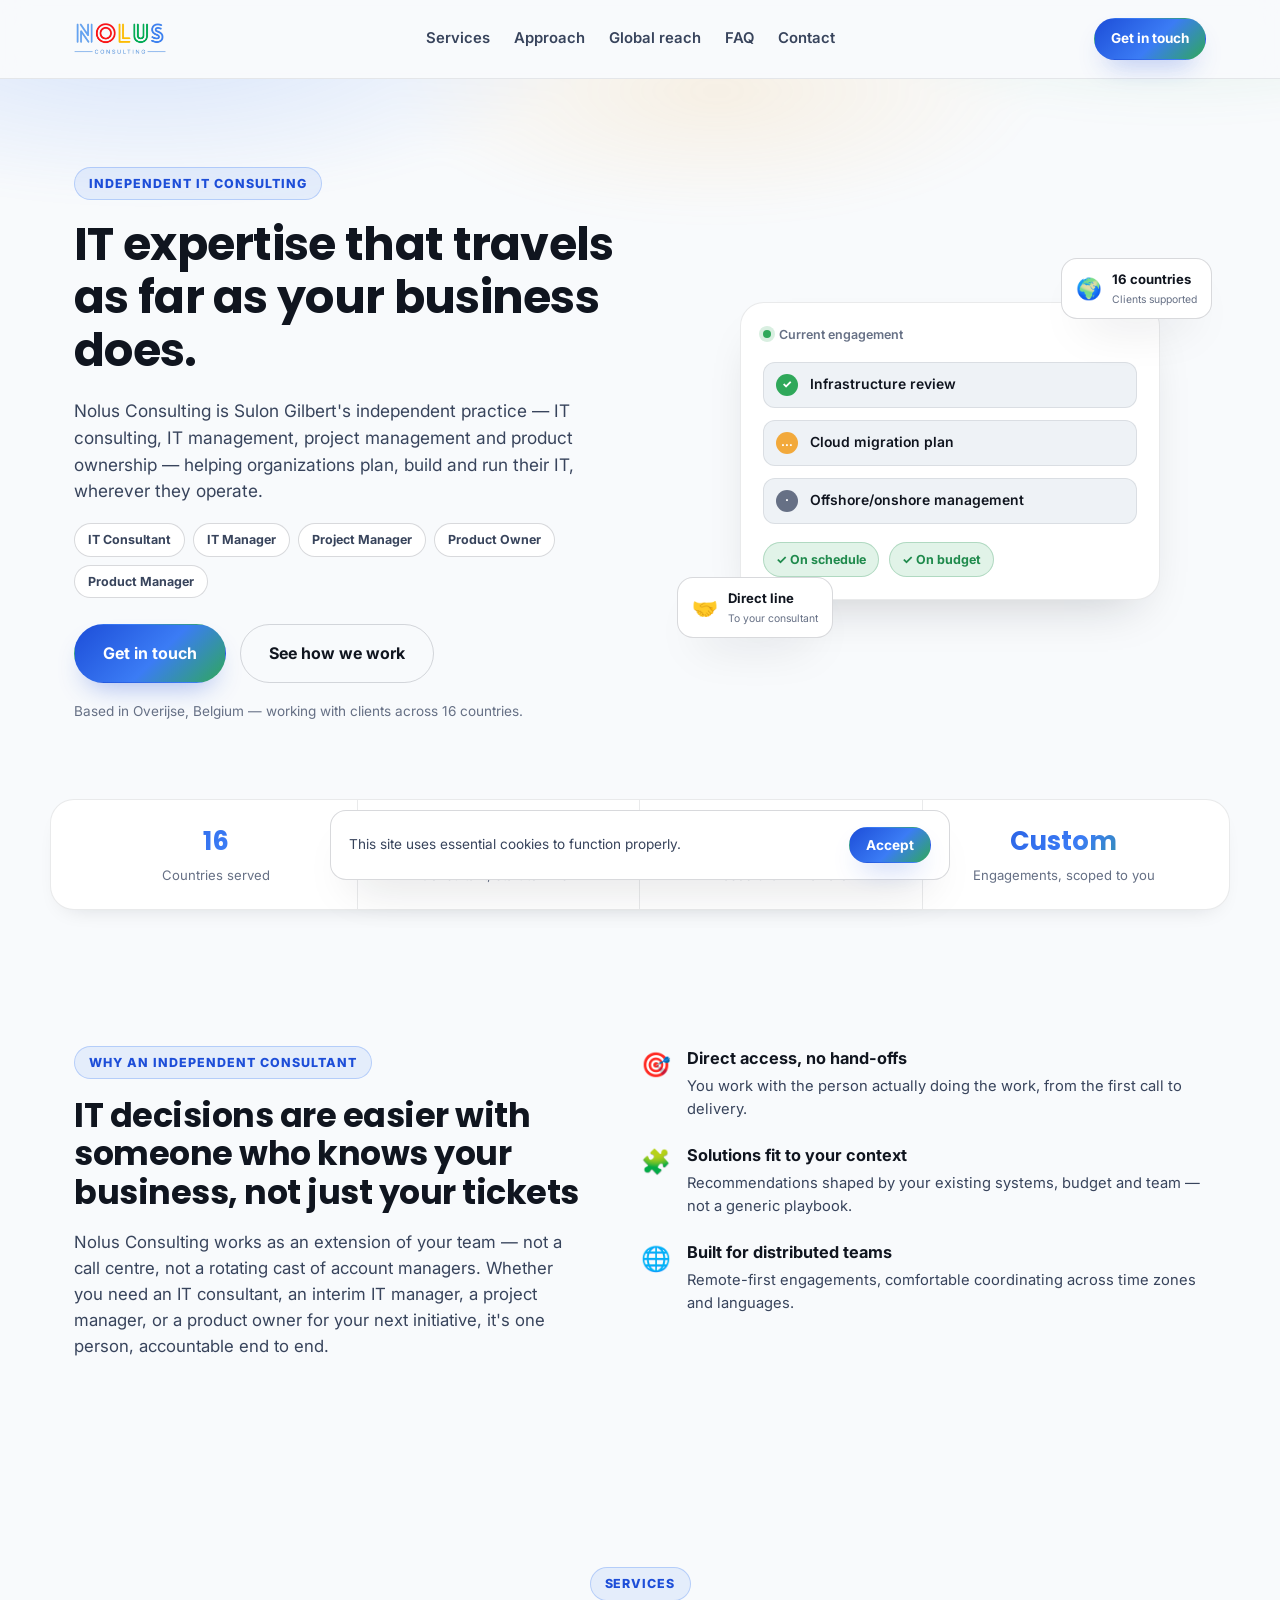
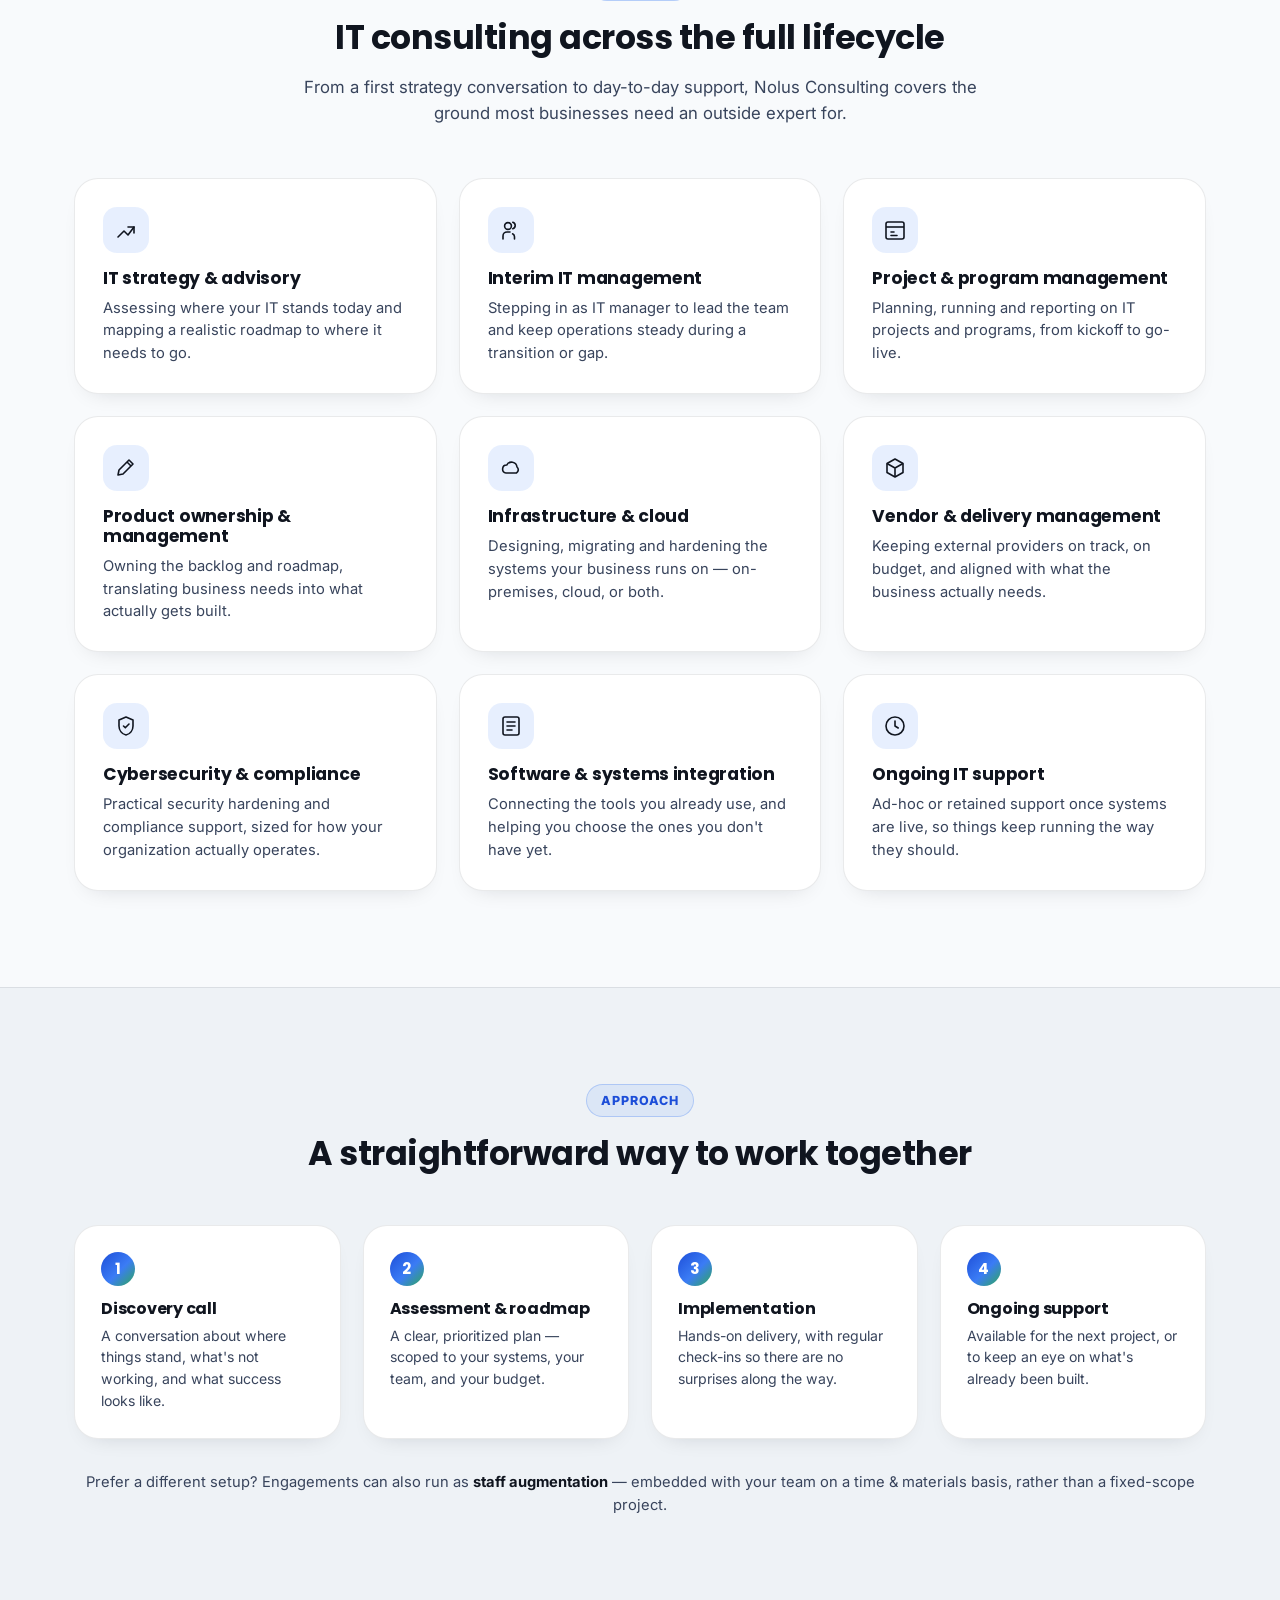
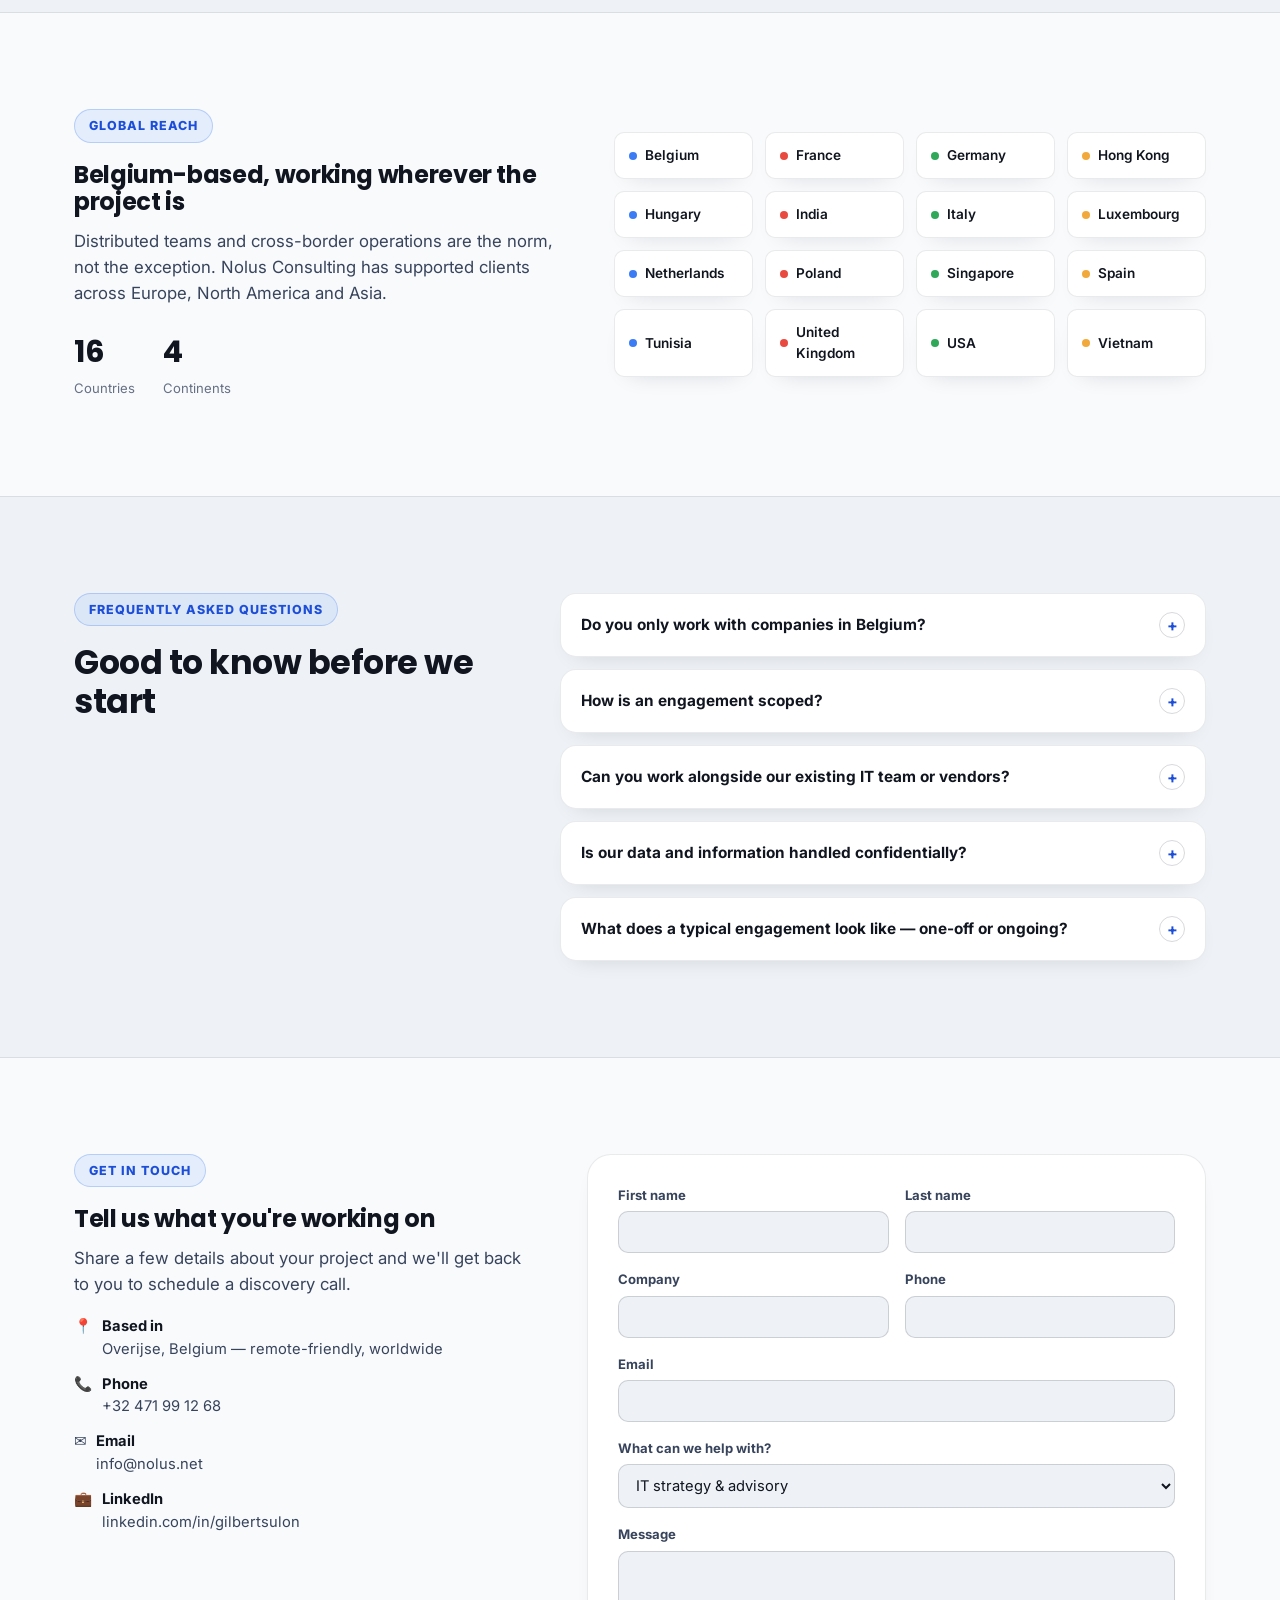
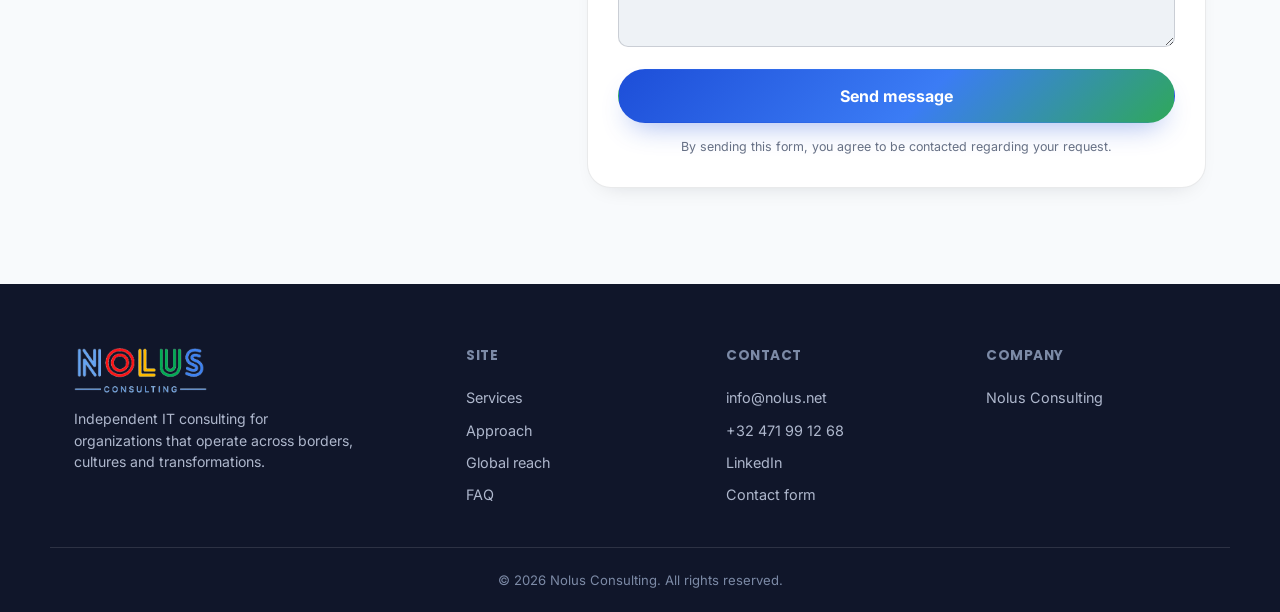
==== index.html @ af7e950d "Translate 'à la régie' to English (staff augmentation)" ====
<!doctype html>
<html lang="en">
<head>
<meta charset="UTF-8">
<script src="assets/js/maintenance-check.js" data-mode="site"></script>
<meta name="viewport" content="width=device-width, initial-scale=1">
<title>Nolus Consulting — IT Consulting, Project &amp; Product Management</title>
<meta name="description" content="Nolus Consulting is Sulon Gilbert's independent practice, based in Overijse, Belgium — IT consulting, IT management, project management and product ownership for organizations across 16 countries.">
<link rel="icon" href="data:image/svg+xml,<svg xmlns=%22http://www.w3.org/2000/svg%22 viewBox=%220 0 40 40%22><rect x=%224%22 y=%224%22 width=%2214%22 height=%2214%22 rx=%224%22 fill=%22%233B7CF5%22/><rect x=%2222%22 y=%224%22 width=%2214%22 height=%2214%22 rx=%224%22 fill=%22%23E94A3F%22/><rect x=%224%22 y=%2222%22 width=%2214%22 height=%2214%22 rx=%224%22 fill=%22%23F2A93B%22/><rect x=%2222%22 y=%2222%22 width=%2214%22 height=%2214%22 rx=%224%22 fill=%22%232FA85A%22/></svg>">
<link rel="preconnect" href="https://fonts.googleapis.com">
<link rel="preconnect" href="https://fonts.gstatic.com" crossorigin>
<link href="https://fonts.googleapis.com/css2?family=Poppins:wght@500;600;700&family=Inter:wght@400;500;600;700&display=swap" rel="stylesheet">
<link rel="stylesheet" href="assets/css/styles.css">
</head>
<body>

<!-- Skip link -->
<a class="skip-link" href="#main">Skip to content</a>

<!-- ============ HEADER ============ -->
<header class="site-header" id="top">
  <div class="container header-inner">
    <a href="#top" class="brand brand-sm">
      <img class="brand-logo" src="assets/img/nolus-logo.png" alt="Nolus Consulting" width="222" height="90">
    </a>

    <nav class="main-nav" id="mainNav" aria-label="Primary navigation">
      <a href="#services">Services</a>
      <a href="#approach">Approach</a>
      <a href="#reach">Global reach</a>
      <a href="#faq">FAQ</a>
      <a href="#contact">Contact</a>
    </nav>

    <div class="header-actions">
      <a href="#contact" class="btn btn-primary btn-sm">Get in touch</a>
      <button type="button" class="nav-toggle" id="navToggle" aria-label="Menu" aria-expanded="false" aria-controls="mainNav">
        <span></span><span></span><span></span>
      </button>
    </div>
  </div>
</header>

<main id="main">

  <!-- ============ HERO ============ -->
  <section class="hero">
    <div class="hero-glow" aria-hidden="true"></div>
    <div class="container hero-inner">
      <div class="hero-copy">
        <p class="eyebrow">Independent IT Consulting</p>
        <h1>IT expertise that travels as far as your business does.</h1>
        <p class="hero-sub">Nolus Consulting is Sulon Gilbert's independent practice — IT consulting, IT management, project management and product ownership — helping organizations plan, build and run their IT, wherever they operate.</p>
        <div class="role-badges">
          <span class="role-badge">IT Consultant</span>
          <span class="role-badge">IT Manager</span>
          <span class="role-badge">Project Manager</span>
          <span class="role-badge">Product Owner</span>
          <span class="role-badge">Product Manager</span>
        </div>
        <div class="hero-ctas">
          <a href="#contact" class="btn btn-primary btn-lg">Get in touch</a>
          <a href="#approach" class="btn btn-ghost btn-lg">See how we work</a>
        </div>
        <p class="hero-trust">Based in Overijse, Belgium — working with clients across 16 countries.</p>
      </div>

      <div class="hero-visual" aria-hidden="true">
        <div class="engagement-card">
          <div class="engagement-top">
            <span class="dot-status"></span>
            <span>Current engagement</span>
          </div>
          <div class="engagement-list">
            <div class="engagement-item is-done">
              <span class="e-status">✓</span>
              <span>Infrastructure review</span>
            </div>
            <div class="engagement-item is-progress">
              <span class="e-status">…</span>
              <span>Cloud migration plan</span>
            </div>
            <div class="engagement-item is-pending">
              <span class="e-status">·</span>
              <span>Offshore/onshore management</span>
            </div>
          </div>
          <div class="engagement-chips">
            <span class="chip chip-ok">✓ On schedule</span>
            <span class="chip chip-ok">✓ On budget</span>
          </div>
        </div>
        <div class="floating-card floating-card-1">
          <span class="floating-emoji">🌍</span>
          <div>
            <strong>16 countries</strong>
            <small>Clients supported</small>
          </div>
        </div>
        <div class="floating-card floating-card-2">
          <span class="floating-emoji">🤝</span>
          <div>
            <strong>Direct line</strong>
            <small>To your consultant</small>
          </div>
        </div>
      </div>
    </div>

    <div class="stats-bar container">
      <div class="stat"><strong>16</strong><span>Countries served</span></div>
      <div class="stat"><strong>1</strong><span>Consultant, start to finish</span></div>
      <div class="stat"><strong>EU</strong><span>Based &amp; GDPR-aware</span></div>
      <div class="stat"><strong>Custom</strong><span>Engagements, scoped to you</span></div>
    </div>
  </section>

  <!-- ============ WHY ============ -->
  <section class="section problem">
    <div class="container problem-grid">
      <div>
        <p class="eyebrow">Why an independent consultant</p>
        <h2>IT decisions are easier with someone who knows your business, not just your tickets</h2>
        <p class="section-lead">Nolus Consulting works as an extension of your team — not a call centre, not a rotating cast of account managers. Whether you need an IT consultant, an interim IT manager, a project manager, or a product owner for your next initiative, it's one person, accountable end to end.</p>
      </div>
      <ul class="problem-list">
        <li>
          <span class="problem-ico">🎯</span>
          <div>
            <strong>Direct access, no hand-offs</strong>
            <p>You work with the person actually doing the work, from the first call to delivery.</p>
          </div>
        </li>
        <li>
          <span class="problem-ico">🧩</span>
          <div>
            <strong>Solutions fit to your context</strong>
            <p>Recommendations shaped by your existing systems, budget and team — not a generic playbook.</p>
          </div>
        </li>
        <li>
          <span class="problem-ico">🌐</span>
          <div>
            <strong>Built for distributed teams</strong>
            <p>Remote-first engagements, comfortable coordinating across time zones and languages.</p>
          </div>
        </li>
      </ul>
    </div>
  </section>

  <!-- ============ SERVICES ============ -->
  <section class="section" id="services">
    <div class="container">
      <div class="section-head">
        <p class="eyebrow">Services</p>
        <h2>IT consulting across the full lifecycle</h2>
        <p class="section-lead">From a first strategy conversation to day-to-day support, Nolus Consulting covers the ground most businesses need an outside expert for.</p>
      </div>

      <div class="features-grid">
        <article class="feature-card">
          <div class="feature-ico" aria-hidden="true">
            <svg viewBox="0 0 24 24" fill="none"><path d="M4 19l6-6 4 4 6-8" stroke="currentColor" stroke-width="1.6" stroke-linecap="round" stroke-linejoin="round"/><path d="M14 9h6v6" stroke="currentColor" stroke-width="1.6" stroke-linecap="round" stroke-linejoin="round"/></svg>
          </div>
          <h3>IT strategy &amp; advisory</h3>
          <p>Assessing where your IT stands today and mapping a realistic roadmap to where it needs to go.</p>
        </article>

        <article class="feature-card">
          <div class="feature-ico" aria-hidden="true">
            <svg viewBox="0 0 24 24" fill="none"><path d="M4 21v-3a4 4 0 014-4h3" stroke="currentColor" stroke-width="1.6" stroke-linecap="round"/><circle cx="9" cy="8" r="3.4" stroke="currentColor" stroke-width="1.6"/><path d="M15.5 21v-2.2a3.3 3.3 0 00-1.9-3M13.8 4.3a3.4 3.4 0 010 6.5" stroke="currentColor" stroke-width="1.6" stroke-linecap="round"/></svg>
          </div>
          <h3>Interim IT management</h3>
          <p>Stepping in as IT manager to lead the team and keep operations steady during a transition or gap.</p>
        </article>

        <article class="feature-card">
          <div class="feature-ico" aria-hidden="true">
            <svg viewBox="0 0 24 24" fill="none"><rect x="3" y="4" width="18" height="17" rx="2" stroke="currentColor" stroke-width="1.6"/><path d="M3 9h18" stroke="currentColor" stroke-width="1.6"/><path d="M8 14h3M8 17.5h6" stroke="currentColor" stroke-width="1.6" stroke-linecap="round"/></svg>
          </div>
          <h3>Project &amp; program management</h3>
          <p>Planning, running and reporting on IT projects and programs, from kickoff to go-live.</p>
        </article>

        <article class="feature-card">
          <div class="feature-ico" aria-hidden="true">
            <svg viewBox="0 0 24 24" fill="none"><path d="M4 19l5-1 10-10-4-4L5 14l-1 5z" stroke="currentColor" stroke-width="1.6" stroke-linejoin="round"/><path d="M13 6l4 4" stroke="currentColor" stroke-width="1.6"/></svg>
          </div>
          <h3>Product ownership &amp; management</h3>
          <p>Owning the backlog and roadmap, translating business needs into what actually gets built.</p>
        </article>

        <article class="feature-card">
          <div class="feature-ico" aria-hidden="true">
            <svg viewBox="0 0 24 24" fill="none"><path d="M7 17a4 4 0 01.7-7.95A5.5 5.5 0 0118 11a3.7 3.7 0 01-.6 6H7z" stroke="currentColor" stroke-width="1.6" stroke-linejoin="round"/></svg>
          </div>
          <h3>Infrastructure &amp; cloud</h3>
          <p>Designing, migrating and hardening the systems your business runs on — on-premises, cloud, or both.</p>
        </article>

        <article class="feature-card">
          <div class="feature-ico" aria-hidden="true">
            <svg viewBox="0 0 24 24" fill="none"><path d="M12 3l8 4.5v9L12 21l-8-4.5v-9L12 3z" stroke="currentColor" stroke-width="1.6" stroke-linejoin="round"/><path d="M4 7.5L12 12l8-4.5M12 12v9" stroke="currentColor" stroke-width="1.6" stroke-linejoin="round"/></svg>
          </div>
          <h3>Vendor &amp; delivery management</h3>
          <p>Keeping external providers on track, on budget, and aligned with what the business actually needs.</p>
        </article>

        <article class="feature-card">
          <div class="feature-ico" aria-hidden="true">
            <svg viewBox="0 0 24 24" fill="none"><path d="M12 3l7 3v6c0 4.4-2.9 8.1-7 9-4.1-.9-7-4.6-7-9V6l7-3z" stroke="currentColor" stroke-width="1.6" stroke-linejoin="round"/><path d="M9.5 12l1.8 1.8L15 10" stroke="currentColor" stroke-width="1.6" stroke-linecap="round" stroke-linejoin="round"/></svg>
          </div>
          <h3>Cybersecurity &amp; compliance</h3>
          <p>Practical security hardening and compliance support, sized for how your organization actually operates.</p>
        </article>

        <article class="feature-card">
          <div class="feature-ico" aria-hidden="true">
            <svg viewBox="0 0 24 24" fill="none"><rect x="4" y="3" width="16" height="18" rx="2" stroke="currentColor" stroke-width="1.6"/><path d="M8 8h8M8 12h8M8 16h5" stroke="currentColor" stroke-width="1.6" stroke-linecap="round"/></svg>
          </div>
          <h3>Software &amp; systems integration</h3>
          <p>Connecting the tools you already use, and helping you choose the ones you don't have yet.</p>
        </article>

        <article class="feature-card">
          <div class="feature-ico" aria-hidden="true">
            <svg viewBox="0 0 24 24" fill="none"><circle cx="12" cy="12" r="9" stroke="currentColor" stroke-width="1.6"/><path d="M12 7v5l3.2 2" stroke="currentColor" stroke-width="1.6" stroke-linecap="round" stroke-linejoin="round"/></svg>
          </div>
          <h3>Ongoing IT support</h3>
          <p>Ad-hoc or retained support once systems are live, so things keep running the way they should.</p>
        </article>
      </div>
    </div>
  </section>

  <!-- ============ APPROACH ============ -->
  <section class="section section-alt" id="approach">
    <div class="container">
      <div class="section-head">
        <p class="eyebrow">Approach</p>
        <h2>A straightforward way to work together</h2>
      </div>

      <ol class="steps">
        <li class="step">
          <span class="step-num">1</span>
          <h3>Discovery call</h3>
          <p>A conversation about where things stand, what's not working, and what success looks like.</p>
        </li>
        <li class="step">
          <span class="step-num">2</span>
          <h3>Assessment &amp; roadmap</h3>
          <p>A clear, prioritized plan — scoped to your systems, your team, and your budget.</p>
        </li>
        <li class="step">
          <span class="step-num">3</span>
          <h3>Implementation</h3>
          <p>Hands-on delivery, with regular check-ins so there are no surprises along the way.</p>
        </li>
        <li class="step">
          <span class="step-num">4</span>
          <h3>Ongoing support</h3>
          <p>Available for the next project, or to keep an eye on what's already been built.</p>
        </li>
      </ol>

      <p class="approach-note">Prefer a different setup? Engagements can also run as <strong>staff augmentation</strong> — embedded with your team on a time &amp; materials basis, rather than a fixed-scope project.</p>
    </div>
  </section>

  <!-- ============ GLOBAL REACH ============ -->
  <section class="section" id="reach">
    <div class="container reach-layout">
      <div class="reach-copy">
        <p class="eyebrow">Global reach</p>
        <h2>Belgium-based, working wherever the project is</h2>
        <p class="section-lead">Distributed teams and cross-border operations are the norm, not the exception. Nolus Consulting has supported clients across Europe, North America and Asia.</p>
        <div class="reach-stats">
          <div class="reach-stat"><strong>16</strong><span>Countries</span></div>
          <div class="reach-stat"><strong>4</strong><span>Continents</span></div>
        </div>
      </div>
      <div class="country-grid">
        <span class="country-chip"><span class="dot" style="background:var(--blue)"></span>Belgium</span>
        <span class="country-chip"><span class="dot" style="background:var(--red)"></span>France</span>
        <span class="country-chip"><span class="dot" style="background:var(--green)"></span>Germany</span>
        <span class="country-chip"><span class="dot" style="background:var(--amber)"></span>Hong Kong</span>
        <span class="country-chip"><span class="dot" style="background:var(--blue)"></span>Hungary</span>
        <span class="country-chip"><span class="dot" style="background:var(--red)"></span>India</span>
        <span class="country-chip"><span class="dot" style="background:var(--green)"></span>Italy</span>
        <span class="country-chip"><span class="dot" style="background:var(--amber)"></span>Luxembourg</span>
        <span class="country-chip"><span class="dot" style="background:var(--blue)"></span>Netherlands</span>
        <span class="country-chip"><span class="dot" style="background:var(--red)"></span>Poland</span>
        <span class="country-chip"><span class="dot" style="background:var(--green)"></span>Singapore</span>
        <span class="country-chip"><span class="dot" style="background:var(--amber)"></span>Spain</span>
        <span class="country-chip"><span class="dot" style="background:var(--blue)"></span>Tunisia</span>
        <span class="country-chip"><span class="dot" style="background:var(--red)"></span>United Kingdom</span>
        <span class="country-chip"><span class="dot" style="background:var(--green)"></span>USA</span>
        <span class="country-chip"><span class="dot" style="background:var(--amber)"></span>Vietnam</span>
      </div>
    </div>
  </section>

  <!-- ============ FAQ ============ -->
  <section class="section section-alt" id="faq">
    <div class="container faq-layout">
      <div class="section-head faq-head">
        <p class="eyebrow">Frequently asked questions</p>
        <h2>Good to know before we start</h2>
      </div>

      <div class="faq-list">
        <div class="faq-item">
          <button type="button" class="faq-question" aria-expanded="false">
            <span>Do you only work with companies in Belgium?</span>
            <span class="faq-icon" aria-hidden="true">+</span>
          </button>
          <div class="faq-answer"><p>No. Nolus Consulting is based in Overijse, Belgium, but engagements are remote-friendly.</p></div>
        </div>
        <div class="faq-item">
          <button type="button" class="faq-question" aria-expanded="false">
            <span>How is an engagement scoped?</span>
            <span class="faq-icon" aria-hidden="true">+</span>
          </button>
          <div class="faq-answer"><p>Every engagement starts with a discovery call and a written scope before any work begins, so expectations are clear on both sides.</p></div>
        </div>
        <div class="faq-item">
          <button type="button" class="faq-question" aria-expanded="false">
            <span>Can you work alongside our existing IT team or vendors?</span>
            <span class="faq-icon" aria-hidden="true">+</span>
          </button>
          <div class="faq-answer"><p>Yes. Many engagements are set up to complement an in-house team or an existing provider rather than replace them.</p></div>
        </div>
        <div class="faq-item">
          <button type="button" class="faq-question" aria-expanded="false">
            <span>Is our data and information handled confidentially?</span>
            <span class="faq-icon" aria-hidden="true">+</span>
          </button>
          <div class="faq-answer"><p>Yes. Confidentiality is standard practice, and an NDA can be signed before any details are shared.</p></div>
        </div>
        <div class="faq-item">
          <button type="button" class="faq-question" aria-expanded="false">
            <span>What does a typical engagement look like — one-off or ongoing?</span>
            <span class="faq-icon" aria-hidden="true">+</span>
          </button>
          <div class="faq-answer"><p>Both. Some engagements are a fixed project with a clear end date; others continue as retained, ongoing support.</p></div>
        </div>
      </div>
    </div>
  </section>

  <!-- ============ CONTACT ============ -->
  <section class="section" id="contact">
    <div class="container contact-grid">
      <div class="contact-copy">
        <p class="eyebrow">Get in touch</p>
        <h2>Tell us what you're working on</h2>
        <p class="section-lead">Share a few details about your project and we'll get back to you to schedule a discovery call.</p>
        <ul class="contact-points">
          <li>📍 <span><strong>Based in</strong><br>Overijse, Belgium — remote-friendly, worldwide</span></li>
          <li>📞 <span><strong>Phone</strong><br><a href="tel:+32471991268">+32 471 99 12 68</a></span></li>
          <li>✉️ <span><strong>Email</strong><br><a href="mailto:info@nolus.net">info@nolus.net</a></span></li>
          <li>💼 <span><strong>LinkedIn</strong><br><a href="https://www.linkedin.com/in/gilbertsulon/" target="_blank" rel="noopener">linkedin.com/in/gilbertsulon</a></span></li>
        </ul>
      </div>

      <form class="contact-form" id="contactForm" novalidate>
        <div class="form-row">
          <div class="form-field">
            <label for="firstName">First name</label>
            <input type="text" id="firstName" name="firstName" required>
          </div>
          <div class="form-field">
            <label for="lastName">Last name</label>
            <input type="text" id="lastName" name="lastName" required>
          </div>
        </div>
        <div class="form-row">
          <div class="form-field">
            <label for="company">Company</label>
            <input type="text" id="company" name="company">
          </div>
          <div class="form-field">
            <label for="phone">Phone</label>
            <input type="tel" id="phone" name="phone">
          </div>
        </div>
        <div class="form-field">
          <label for="email">Email</label>
          <input type="email" id="email" name="email" required>
        </div>
        <div class="form-field">
          <label for="topic">What can we help with?</label>
          <select id="topic" name="topic">
            <option value="strategy">IT strategy &amp; advisory</option>
            <option value="itmgmt">Interim IT management</option>
            <option value="pm">Project &amp; program management</option>
            <option value="po">Product ownership &amp; management</option>
            <option value="infra">Infrastructure &amp; cloud</option>
            <option value="security">Cybersecurity &amp; compliance</option>
            <option value="support">Ongoing IT support</option>
            <option value="other">Other</option>
          </select>
        </div>
        <div class="form-field">
          <label for="message">Message</label>
          <textarea id="message" name="message" rows="4" required></textarea>
        </div>
        <button type="submit" class="btn btn-primary btn-lg btn-block">Send message</button>
        <p class="form-note">By sending this form, you agree to be contacted regarding your request.</p>
        <p class="form-success" id="formSuccess" role="status">Thanks! Your message has been sent — we'll get back to you shortly.</p>
      </form>
    </div>
  </section>

</main>

<!-- ============ FOOTER ============ -->
<footer class="site-footer">
  <div class="container footer-inner">
    <div class="footer-brand">
      <a href="#top" class="brand">
        <img class="brand-logo" src="assets/img/nolus-logo.png" alt="Nolus Consulting" width="222" height="90">
      </a>
      <p>Independent IT consulting for organizations that operate across borders, cultures and transformations.</p>
    </div>

    <div class="footer-col">
      <h4>Site</h4>
      <a href="#services">Services</a>
      <a href="#approach">Approach</a>
      <a href="#reach">Global reach</a>
      <a href="#faq">FAQ</a>
    </div>
    <div class="footer-col">
      <h4>Contact</h4>
      <a href="mailto:info@nolus.net">info@nolus.net</a>
      <a href="tel:+32471991268">+32 471 99 12 68</a>
      <a href="https://www.linkedin.com/in/gilbertsulon/" target="_blank" rel="noopener">LinkedIn</a>
      <a href="#contact">Contact form</a>
    </div>
    <div class="footer-col">
      <h4>Company</h4>
      <span>Nolus Consulting</span>
    </div>
  </div>
  <div class="container footer-bottom">
    <p>© 2026 Nolus Consulting. All rights reserved.</p>
  </div>
</footer>

<!-- ============ COOKIE BANNER ============ -->
<div class="cookie-banner" id="cookieBanner" role="dialog" aria-live="polite">
  <p>This site uses essential cookies to function properly.</p>
  <button type="button" class="btn btn-primary btn-sm" id="cookieAccept">Accept</button>
</div>

<script src="assets/js/main.js"></script>
</body>
</html>
---- assets/css/styles.css ----
/* ==========================================================
   Nolus Consulting — styles
   ========================================================== */

:root{
  --bg: #F8FAFC;
  --bg-alt: #EEF2F6;
  --surface: #FFFFFF;
  --surface-2: #F8FAFC;
  --border: rgba(15,23,42,0.09);
  --border-strong: rgba(15,23,42,0.16);
  --text: #10151F;
  --text-dim: #38445C;
  --text-mute: #667085;

  --blue: #3B7CF5;
  --blue-ink: #1D4ED8;
  --red: #E94A3F;
  --green: #2FA85A;
  --amber: #F2A93B;

  --accent: var(--blue);
  --accent-ink: var(--blue-ink);
  --accent-grad: linear-gradient(135deg, #1D4ED8 0%, #3B7CF5 55%, #2FA85A 100%);
  --ok: #1F8A4C;

  --radius-lg: 24px;
  --radius-md: 16px;
  --radius-sm: 10px;
  --shadow-lg: 0 24px 48px -24px rgba(16,21,31,0.22);
  --shadow-sm: 0 10px 24px -16px rgba(16,21,31,0.20);
  --font-display: 'Poppins', 'Sora', system-ui, -apple-system, sans-serif;
  --font-body: 'Inter', system-ui, -apple-system, sans-serif;
  --container: 1180px;

  --footer-bg: #10162A;
  --footer-text: #AEB7CC;
  --footer-text-strong: #F8FAFC;
  --footer-border: rgba(248,250,252,0.12);
}

*, *::before, *::after{ box-sizing: border-box; }
html{ scroll-behavior: smooth; }
body{
  margin:0;
  background: var(--bg);
  color: var(--text);
  font-family: var(--font-body);
  line-height: 1.55;
  -webkit-font-smoothing: antialiased;
}
h1,h2,h3,h4{
  font-family: var(--font-display);
  font-weight: 700;
  line-height: 1.15;
  margin: 0 0 .5em;
  letter-spacing: -0.015em;
}
p{ margin: 0 0 1em; color: var(--text-dim); }
a{ color: inherit; text-decoration: none; }
ul,ol{ margin:0; padding:0; list-style:none; }
img{ max-width:100%; display:block; }
button{ font-family: inherit; }

.container{
  max-width: var(--container);
  margin: 0 auto;
  padding: 0 24px;
}

.skip-link{
  position:absolute; left:-999px; top:auto;
  background: var(--accent-grad); color:#fff; padding: 10px 16px;
  border-radius: 8px; z-index: 999;
}
.skip-link:focus{ left: 16px; top: 16px; }

/* ---------- Buttons ---------- */
.btn{
  display:inline-flex; align-items:center; justify-content:center; gap:8px;
  padding: 13px 22px;
  border-radius: 999px;
  font-weight: 700;
  font-size: .95rem;
  border: 1px solid transparent;
  cursor: pointer;
  transition: transform .15s ease, box-shadow .15s ease, background-color .15s ease, border-color .15s ease, color .15s ease;
  white-space: nowrap;
}
.btn-primary{
  background: var(--accent-grad);
  color: #fff;
  box-shadow: 0 14px 28px -12px rgba(29,78,216,.42);
}
.btn-primary:hover{ transform: translateY(-1px); box-shadow: 0 18px 32px -10px rgba(29,78,216,.5); }
.btn-ghost{
  background: transparent;
  color: var(--text);
  border-color: var(--border-strong);
}
.btn-ghost:hover{ background: rgba(16,21,31,.05); }
.btn-outline{
  background: transparent;
  border-color: var(--border-strong);
  color: var(--text);
  width: 100%;
}
.btn-outline:hover{ border-color: var(--accent); color: var(--accent-ink); }
.btn-sm{ padding: 9px 16px; font-size: .85rem; }
.btn-lg{ padding: 16px 28px; font-size: 1rem; }
.btn-block{ width: 100%; }

/* ---------- Header ---------- */
.site-header{
  position: sticky; top:0; z-index: 100;
  background: rgba(248,250,252,0.86);
  backdrop-filter: blur(14px);
  border-bottom: 1px solid var(--border);
  transition: box-shadow .2s ease;
}
.site-header.is-scrolled{ box-shadow: 0 8px 24px -18px rgba(16,21,31,0.3); }
.header-inner{
  display:flex; align-items:center; justify-content:space-between;
  height: 78px;
  gap: 20px;
}

/* ---------- Brand / logo ---------- */
.brand{ display:flex; align-items:center; flex-shrink: 0; line-height:1; }
.brand-logo{ height: 40px; width: auto; display:block; }
.brand-sm .brand-logo{ height: 32px; }

.main-nav{ display:flex; align-items:center; gap: 24px; flex-shrink: 0; }
.main-nav a{
  font-size: .93rem; font-weight: 600; color: var(--text-dim);
  white-space: nowrap;
  transition: color .15s ease;
}
.main-nav a:hover{ color: var(--text); }

.header-actions{ display:flex; align-items:center; gap: 14px; }

.nav-toggle{
  display:none; flex-direction:column; justify-content:center; gap:5px;
  width: 40px; height: 40px; border-radius: 10px; border:1px solid var(--border);
  background: var(--bg-alt); cursor:pointer;
}
.nav-toggle span{ width: 18px; height: 2px; background: var(--text); margin: 0 auto; display:block; }

/* ---------- Hero ---------- */
.hero{ position: relative; padding: 88px 0 40px; overflow: hidden; }
.hero-glow{
  position:absolute; inset: -20% -10% auto -10%; height: 620px;
  background:
    radial-gradient(50% 50% at 18% 18%, rgba(59,124,245,.18), transparent 60%),
    radial-gradient(45% 45% at 85% 8%, rgba(47,168,90,.16), transparent 60%),
    radial-gradient(35% 35% at 55% 30%, rgba(242,169,59,.12), transparent 60%);
  filter: blur(10px);
  pointer-events: none;
}
.hero-inner{
  position: relative;
  display:grid; grid-template-columns: 1.05fr .95fr; gap: 56px;
  align-items:center;
}
.eyebrow{
  display:inline-block;
  font-size: .78rem; font-weight: 800; letter-spacing: .08em; text-transform: uppercase;
  color: var(--accent-ink);
  background: rgba(59,124,245,.10);
  border: 1px solid rgba(59,124,245,.28);
  padding: 6px 14px; border-radius: 999px;
  margin-bottom: 18px;
}
.hero h1{ font-size: clamp(2.1rem, 3.6vw, 3.1rem); margin-bottom: .45em; color: var(--text); }
.hero-sub{ font-size: 1.08rem; max-width: 540px; }
.role-badges{ display:flex; flex-wrap:wrap; gap:8px; margin: 18px 0 4px; }
.role-badge{
  font-size:.78rem; font-weight:700; color: var(--text-dim);
  background: var(--surface); border:1px solid var(--border-strong);
  border-radius: 999px; padding: 6px 13px;
}
.hero-ctas{ display:flex; gap:14px; flex-wrap: wrap; margin: 26px 0 18px; }
.hero-trust{ font-size: .85rem; color: var(--text-mute); }

.hero-visual{ position: relative; }
.engagement-card{
  background: var(--surface);
  border: 1px solid var(--border);
  border-radius: var(--radius-lg);
  padding: 22px;
  box-shadow: var(--shadow-lg);
  max-width: 420px;
  margin: 0 auto;
}
.engagement-top{
  display:flex; align-items:center; gap:8px;
  font-size: .78rem; color: var(--text-mute); font-weight:600;
  margin-bottom: 18px;
}
.dot-status{ width:8px; height:8px; border-radius:50%; background: var(--green); box-shadow: 0 0 0 4px rgba(47,168,90,.18); }

.engagement-list{ display:flex; flex-direction:column; gap:12px; margin-bottom: 18px; }
.engagement-item{
  display:flex; align-items:center; gap:12px;
  padding: 11px 12px; border-radius: 12px; background: var(--bg-alt); border:1px solid var(--border);
  font-size: .87rem; font-weight:600; color: var(--text);
}
.engagement-item .e-status{
  flex:none; width: 22px; height:22px; border-radius:50%;
  display:flex; align-items:center; justify-content:center;
  font-size:.7rem; font-weight:800; color:#fff;
}
.engagement-item.is-done .e-status{ background: var(--green); }
.engagement-item.is-progress .e-status{ background: var(--amber); }
.engagement-item.is-pending .e-status{ background: var(--text-mute); }

.engagement-chips{ display:flex; gap: 10px; flex-wrap: wrap; }
.chip{
  font-size: .78rem; font-weight: 700; padding: 7px 12px; border-radius: 999px;
  display:inline-flex; align-items:center; gap:6px;
}
.chip-ok{ background: rgba(47,168,90,.14); color: #1F8A4C; border:1px solid rgba(31,138,76,.25); }
.chip-sms{ background: rgba(59,124,245,.12); color: var(--accent-ink); border:1px solid rgba(59,124,245,.3); }

.floating-card{
  position:absolute; display:flex; align-items:center; gap:10px;
  background: var(--surface); border:1px solid var(--border-strong);
  border-radius: var(--radius-md); padding: 10px 14px;
  box-shadow: var(--shadow-lg);
  font-size: .78rem;
  animation: float 5s ease-in-out infinite;
}
.floating-card strong{ display:block; font-size:.82rem; color: var(--text); }
.floating-card small{ color: var(--text-mute); }
.floating-emoji{ font-size: 1.3rem; }
.floating-card-1{ top: -44px; right: -6px; }
.floating-card-2{ bottom: -38px; left: -18px; animation-delay: 1.4s; }
@keyframes float{
  0%, 100%{ transform: translateY(0); }
  50%{ transform: translateY(-8px); }
}

.stats-bar{
  margin-top: 64px;
  display:grid; grid-template-columns: repeat(4, 1fr);
  border: 1px solid var(--border); border-radius: var(--radius-lg);
  background: var(--surface);
  box-shadow: var(--shadow-sm);
  overflow:hidden;
}
.stat{
  padding: 22px 18px; text-align:center;
  border-right: 1px solid var(--border);
}
.stat:last-child{ border-right:none; }
.stat strong{ display:block; font-family: var(--font-display); font-size: 1.6rem; font-weight:700; background: var(--accent-grad); -webkit-background-clip:text; background-clip:text; color:transparent; }
.stat span{ font-size: .82rem; color: var(--text-mute); }

/* ---------- Sections generic ---------- */
.section{ padding: 96px 0; }
.section-alt{ background: var(--bg-alt); border-top:1px solid var(--border); border-bottom:1px solid var(--border); }
.section-head{ max-width: 680px; margin: 0 auto 52px; text-align:center; }
.section-head h2{ font-size: clamp(1.7rem, 2.6vw, 2.3rem); color: var(--text); }
.section-lead{ font-size: 1.05rem; }

/* ---------- Why ---------- */
.problem-grid{ display:grid; grid-template-columns: .95fr 1.05fr; gap: 56px; align-items:start; }
.problem h2{ font-size: clamp(1.7rem, 2.6vw, 2.2rem); color: var(--text); }
.problem-list{ display:flex; flex-direction:column; gap: 22px; }
.problem-list li{ display:flex; gap:16px; align-items:flex-start; }
.problem-ico{ font-size:1.5rem; flex:none; }
.problem-list strong{ display:block; margin-bottom:4px; font-size:1.02rem; color: var(--text); }
.problem-list p{ margin:0; font-size:.92rem; }

/* ---------- Services ---------- */
.features-grid{
  display:grid; grid-template-columns: repeat(3, 1fr); gap: 22px;
}
.feature-card{
  background: var(--surface); border:1px solid var(--border);
  border-radius: var(--radius-lg); padding: 28px;
  box-shadow: var(--shadow-sm);
  transition: border-color .15s ease, transform .15s ease, box-shadow .15s ease;
}
.feature-card:hover{ border-color: var(--border-strong); transform: translateY(-3px); box-shadow: var(--shadow-lg); }
.feature-ico{
  width: 46px; height:46px; border-radius: 14px;
  display:flex; align-items:center; justify-content:center;
  background: rgba(59,124,245,.12); color: var(--text);
  margin-bottom: 16px;
}
.feature-ico svg{ width:24px; height:24px; }
.feature-card h3{ font-size: 1.08rem; margin-bottom:8px; color: var(--text); }
.feature-card p{ font-size: .92rem; margin:0; }

/* ---------- Approach ---------- */
.steps{
  display:grid; grid-template-columns: repeat(4, 1fr); gap: 22px;
  counter-reset: step;
}
.step{
  background: var(--surface); border:1px solid var(--border);
  border-radius: var(--radius-lg); padding: 26px; position:relative;
  box-shadow: var(--shadow-sm);
}
.step-num{
  display:inline-flex; align-items:center; justify-content:center;
  width: 34px; height:34px; border-radius: 50%;
  background: var(--accent-grad); color:#fff; font-weight:700; font-family: var(--font-display);
  margin-bottom: 14px; font-size:.95rem;
}
.step h3{ font-size: 1rem; margin-bottom: 6px; color: var(--text); }
.step p{ font-size: .88rem; margin:0; }
.approach-note{
  text-align:center; font-size:.92rem; color: var(--text-dim);
  margin: 32px 0 0;
}
.approach-note strong{ color: var(--text); }

/* ---------- Global reach ---------- */
.reach-layout{ display:grid; grid-template-columns: .9fr 1.1fr; gap: 56px; align-items:center; }
.reach-copy .section-lead{ margin-bottom: 22px; }
.reach-stats{ display:flex; gap: 28px; flex-wrap:wrap; }
.reach-stat strong{ display:block; font-family: var(--font-display); font-size: 1.9rem; font-weight:700; color: var(--text); }
.reach-stat span{ font-size:.82rem; color: var(--text-mute); }
.country-grid{ display:grid; grid-template-columns: repeat(4, 1fr); gap: 12px; }
.country-chip{
  display:flex; align-items:center; gap:8px;
  background: var(--surface); border:1px solid var(--border);
  border-radius: var(--radius-sm); padding: 12px 14px;
  font-weight: 600; font-size: .85rem; color: var(--text);
  box-shadow: var(--shadow-sm);
}
.country-chip .dot{ width:8px; height:8px; border-radius:50%; flex:none; }

/* ---------- FAQ ---------- */
.faq-layout{ display:grid; grid-template-columns: .8fr 1.2fr; gap: 56px; }
.faq-head{ text-align:left; margin:0; }
.faq-list{ display:flex; flex-direction:column; gap: 12px; }
.faq-item{
  background: var(--surface); border:1px solid var(--border);
  border-radius: var(--radius-md); overflow:hidden;
  box-shadow: var(--shadow-sm);
}
.faq-question{
  width:100%; display:flex; align-items:center; justify-content:space-between; gap: 16px;
  background: transparent; border:none; color: var(--text);
  padding: 18px 20px; font-size: .96rem; font-weight:700; text-align:left; cursor:pointer;
}
.faq-icon{
  flex:none; width: 26px; height:26px; border-radius:50%;
  border:1px solid var(--border-strong); display:flex; align-items:center; justify-content:center;
  font-size: 1rem; color: var(--accent-ink); transition: transform .2s ease;
}
.faq-item.is-open .faq-icon{ transform: rotate(45deg); }
.faq-answer{
  max-height:0; overflow:hidden; transition: max-height .25s ease;
  padding: 0 20px;
}
.faq-answer p{ font-size: .92rem; margin: 0 0 18px; }
.faq-item.is-open .faq-answer{ max-height: 240px; }

/* ---------- Contact ---------- */
.contact-grid{ display:grid; grid-template-columns: .85fr 1.15fr; gap: 56px; align-items:start; }
.contact-points{ display:flex; flex-direction:column; gap:12px; margin-top: 18px; }
.contact-points li{ font-size:.92rem; color: var(--text-dim); display:flex; gap:10px; align-items:flex-start; }
.contact-points li strong{ color: var(--text); }

.contact-form{
  background: var(--surface); border:1px solid var(--border);
  border-radius: var(--radius-lg); padding: 30px;
  box-shadow: var(--shadow-sm);
}
.form-row{ display:grid; grid-template-columns: 1fr 1fr; gap: 16px; }
.form-field{ margin-bottom: 16px; }
.form-field label{ display:block; font-size:.82rem; font-weight:700; margin-bottom:6px; color: var(--text-dim); }
.form-field input, .form-field select, .form-field textarea{
  width:100%; background: var(--bg-alt); border:1px solid var(--border-strong);
  color: var(--text); border-radius: 10px; padding: 11px 13px; font-size: .92rem;
  font-family: inherit;
}
.form-field input:focus, .form-field select:focus, .form-field textarea:focus{
  outline: 2px solid var(--accent); outline-offset: 1px;
}
.form-note{ font-size: .78rem; color: var(--text-mute); text-align:center; margin: 14px 0 0; }
.form-success{
  display:none; text-align:center; font-size:.88rem; font-weight:700;
  color: #1F8A4C; background: rgba(47,168,90,.14); border:1px solid rgba(31,138,76,.25);
  border-radius: 10px; padding: 12px; margin-top: 14px;
}
.form-success.is-visible{ display:block; }

/* ---------- Footer ---------- */
.site-footer{ background: var(--footer-bg); padding-top: 64px; }
.site-footer p{ color: var(--footer-text); }
.footer-inner{
  display:grid; grid-template-columns: 1.6fr 1fr 1fr 1fr; gap: 40px;
  padding-bottom: 40px;
}
.footer-brand .brand-logo{ height: 46px; }
.footer-brand p{ font-size:.88rem; max-width: 280px; margin: 14px 0 0; }
.footer-col h4{ font-family: var(--font-display); font-size:.85rem; text-transform:uppercase; letter-spacing:.04em; color: #7C8AA6; margin-bottom: 14px; }
.footer-col{ display:flex; flex-direction:column; gap: 10px; }
.footer-col a, .footer-col span{ font-size:.9rem; color: var(--footer-text); }
.footer-col a:hover{ color: var(--footer-text-strong); }
.footer-bottom{
  border-top: 1px solid var(--footer-border); padding: 22px 0; text-align:center;
}
.footer-bottom p{ margin:0; font-size:.82rem; color: #7C8AA6; }

/* ---------- Cookie banner ---------- */
.cookie-banner{
  position: fixed; left: 20px; right: 20px; bottom: 20px; z-index: 200;
  max-width: 620px; margin: 0 auto;
  background: var(--surface); border:1px solid var(--border-strong);
  border-radius: var(--radius-md); box-shadow: var(--shadow-lg);
  padding: 16px 18px;
  display:none; align-items:center; gap: 16px; flex-wrap: wrap; justify-content:space-between;
}
.cookie-banner.is-visible{ display:flex; }
.cookie-banner p{ margin:0; font-size:.85rem; flex:1; min-width: 200px; color: var(--text-dim); }

/* ---------- Reveal on scroll ---------- */
[data-reveal]{ opacity:0; transform: translateY(16px); transition: opacity .5s ease, transform .5s ease; }
[data-reveal].is-visible{ opacity:1; transform:none; }

/* ---------- Maintenance page ---------- */
.maintenance-page{
  min-height: 100vh;
  display:flex; align-items:center; justify-content:center;
  padding: 32px 20px;
  position: relative;
  overflow: hidden;
}
.maintenance-page .hero-glow{ height: 100%; inset: -10% -10% auto -10%; }
.maintenance-card{
  position: relative;
  max-width: 560px;
  width: 100%;
  background: var(--surface);
  border: 1px solid var(--border);
  border-radius: var(--radius-lg);
  box-shadow: var(--shadow-lg);
  padding: 48px 40px;
  text-align: center;
}
.maintenance-brand{
  display:flex; align-items:center; justify-content:center;
  margin-bottom: 28px;
}
.maintenance-icon{
  width: 88px; height: 88px; margin: 0 auto 24px;
  border-radius: 50%;
  background: rgba(59,124,245,.10);
  display:flex; align-items:center; justify-content:center;
}
.maintenance-icon svg{ width: 44px; height: 44px; }
.maintenance-card h1{ font-size: clamp(1.5rem, 3vw, 1.9rem); color: var(--text); }
.maintenance-card p{ font-size: 1rem; max-width: 420px; margin-left:auto; margin-right:auto; }
.maintenance-card .eyebrow{ margin-bottom: 14px; }
.maintenance-dots{ display:inline-flex; gap:5px; margin-top: 8px; }
.maintenance-dots span{
  width:7px; height:7px; border-radius:50%; background: var(--accent);
  animation: dot-pulse 1.2s ease-in-out infinite;
}
.maintenance-dots span:nth-child(2){ animation-delay: .2s; }
.maintenance-dots span:nth-child(3){ animation-delay: .4s; }
@keyframes dot-pulse{
  0%, 80%, 100%{ opacity:.25; transform: scale(.8); }
  40%{ opacity:1; transform: scale(1); }
}

/* ---------- Responsive ---------- */
@media (max-width: 980px){
  .main-nav{ display:none; }
  .nav-toggle{ display:flex; }
  .header-inner{ position:relative; }
  .main-nav.is-open{
    display:flex; flex-direction:column; gap:0;
    position:absolute; top:78px; left:0; right:0;
    background: var(--bg); border-bottom: 1px solid var(--border);
    padding: 8px 24px 18px;
  }
  .main-nav.is-open a{ padding: 12px 0; border-bottom: 1px solid var(--border); }

  .hero-inner{ grid-template-columns: 1fr; }
  .hero-visual{ order:-1; padding: 0 20px; }
  .floating-card{ display:none; }
  .stats-bar{ grid-template-columns: repeat(2, 1fr); }
  .stat:nth-child(2){ border-right:none; }

  .problem-grid, .contact-grid, .faq-layout, .reach-layout{ grid-template-columns: 1fr; }
  .features-grid{ grid-template-columns: repeat(2, 1fr); }
  .steps{ grid-template-columns: repeat(2, 1fr); }
  .country-grid{ grid-template-columns: repeat(3, 1fr); }
  .footer-inner{ grid-template-columns: 1fr 1fr; }
}

@media (max-width: 620px){
  .container{ padding: 0 16px; }
  .header-actions .btn-sm{ display:none; }
  .header-actions{ gap: 8px; }
  .brand-logo{ height: 30px; }
  .hero{ padding-top: 56px; }
  .section{ padding: 64px 0; }
  .features-grid, .steps{ grid-template-columns: 1fr; }
  .country-grid{ grid-template-columns: repeat(2, 1fr); }
  .form-row{ grid-template-columns: 1fr; }
  .footer-inner{ grid-template-columns: 1fr; }
}
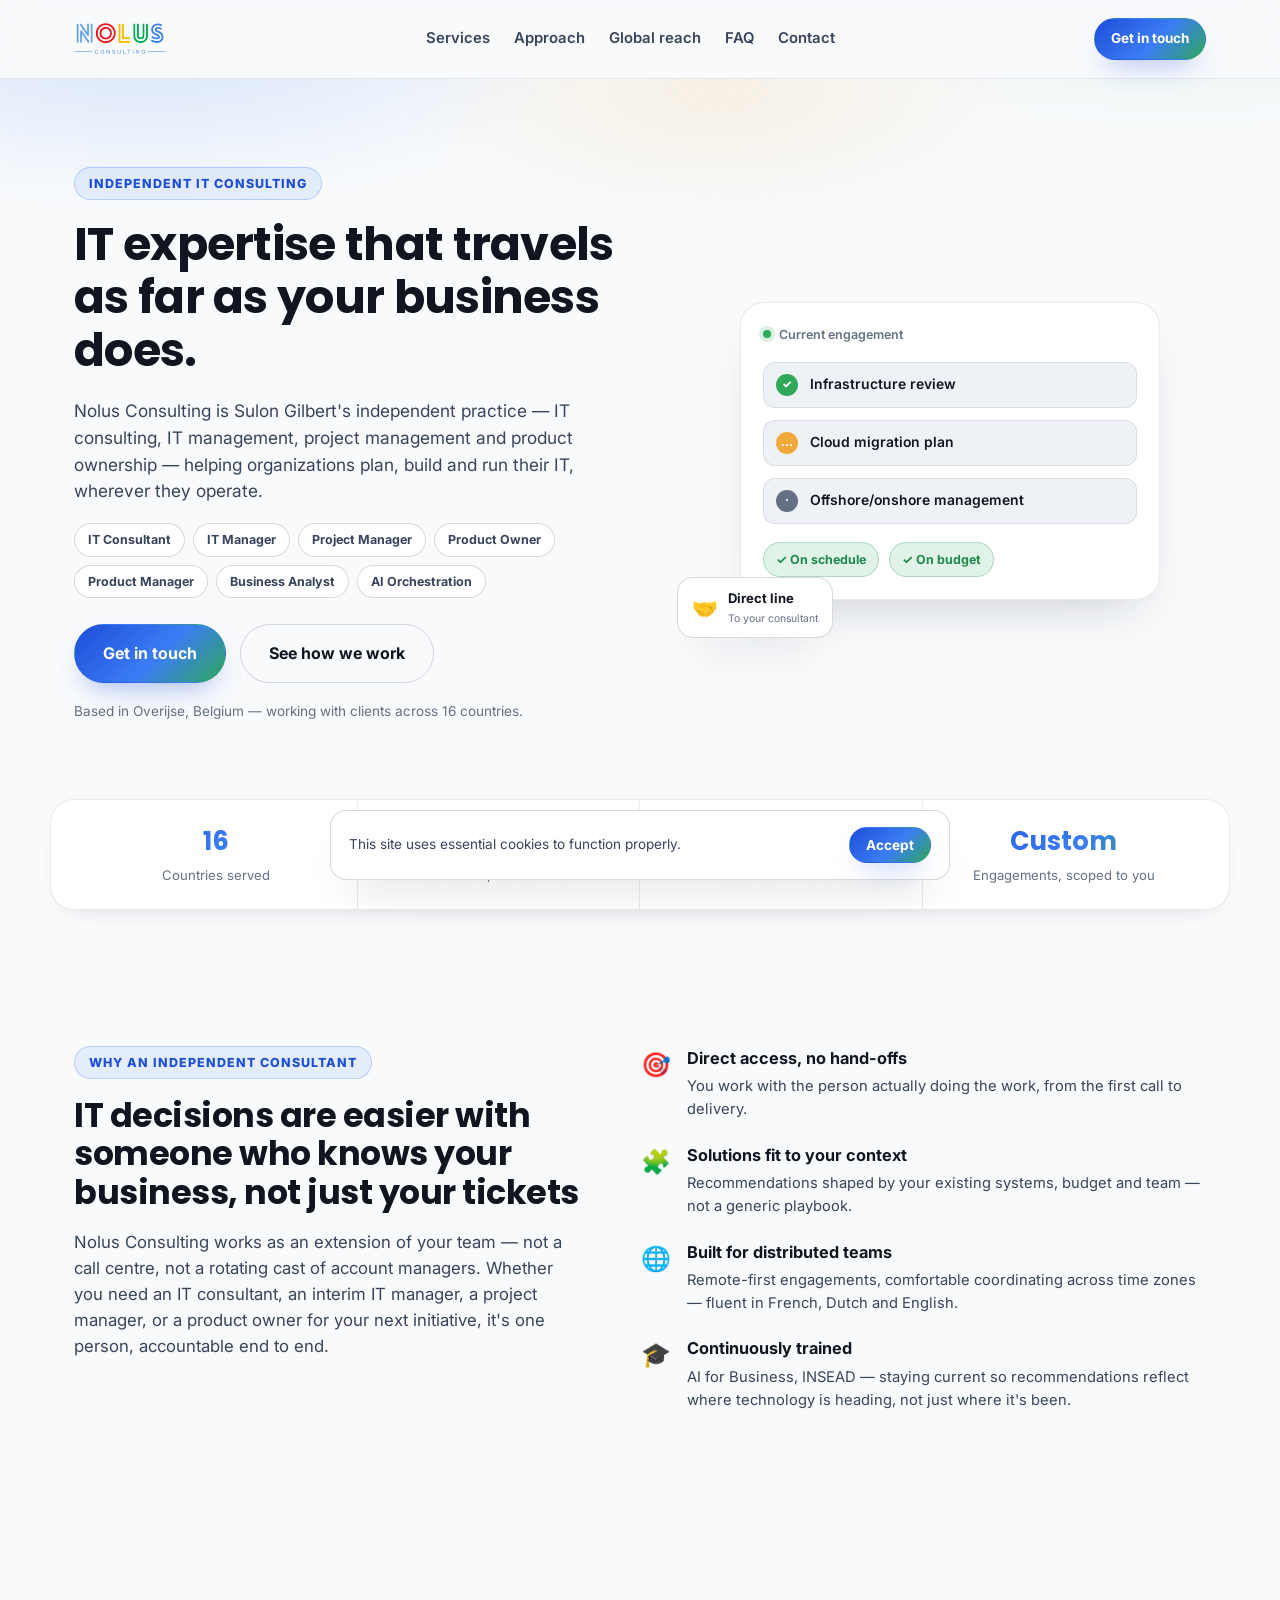
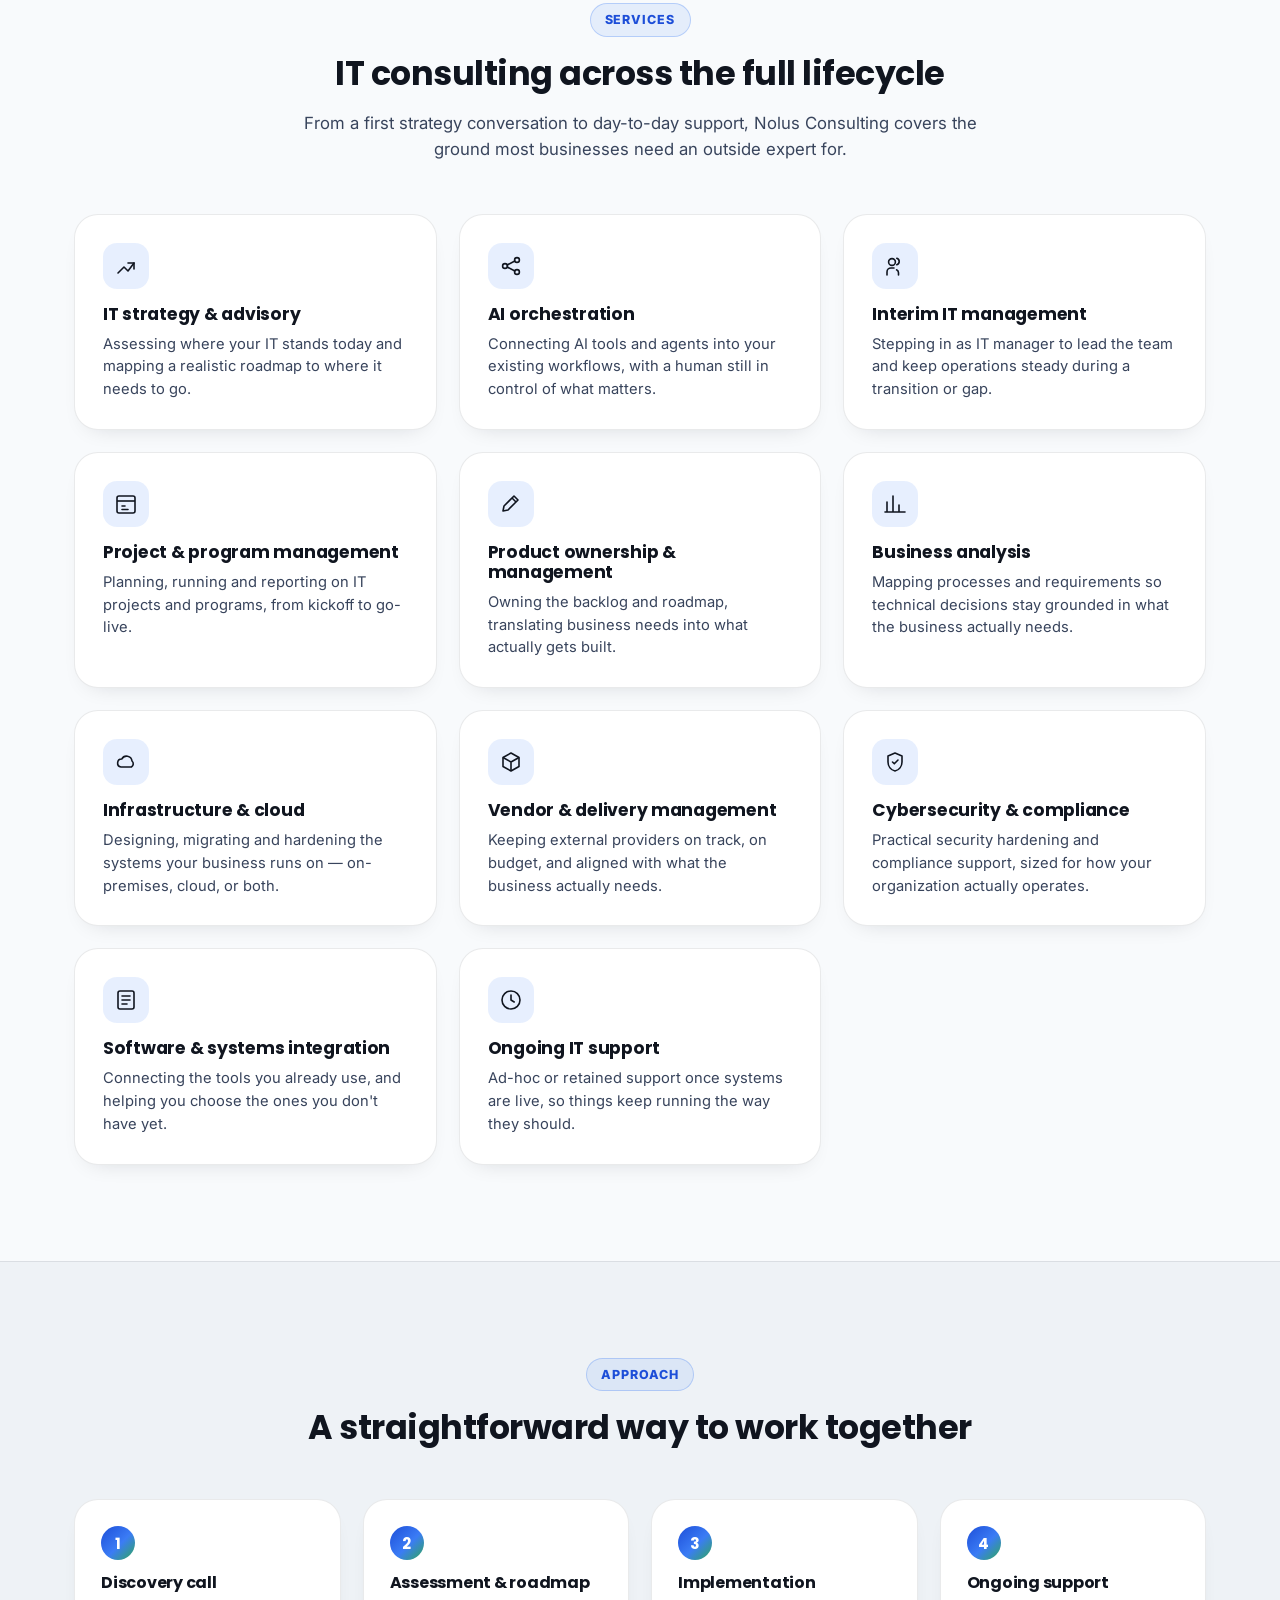
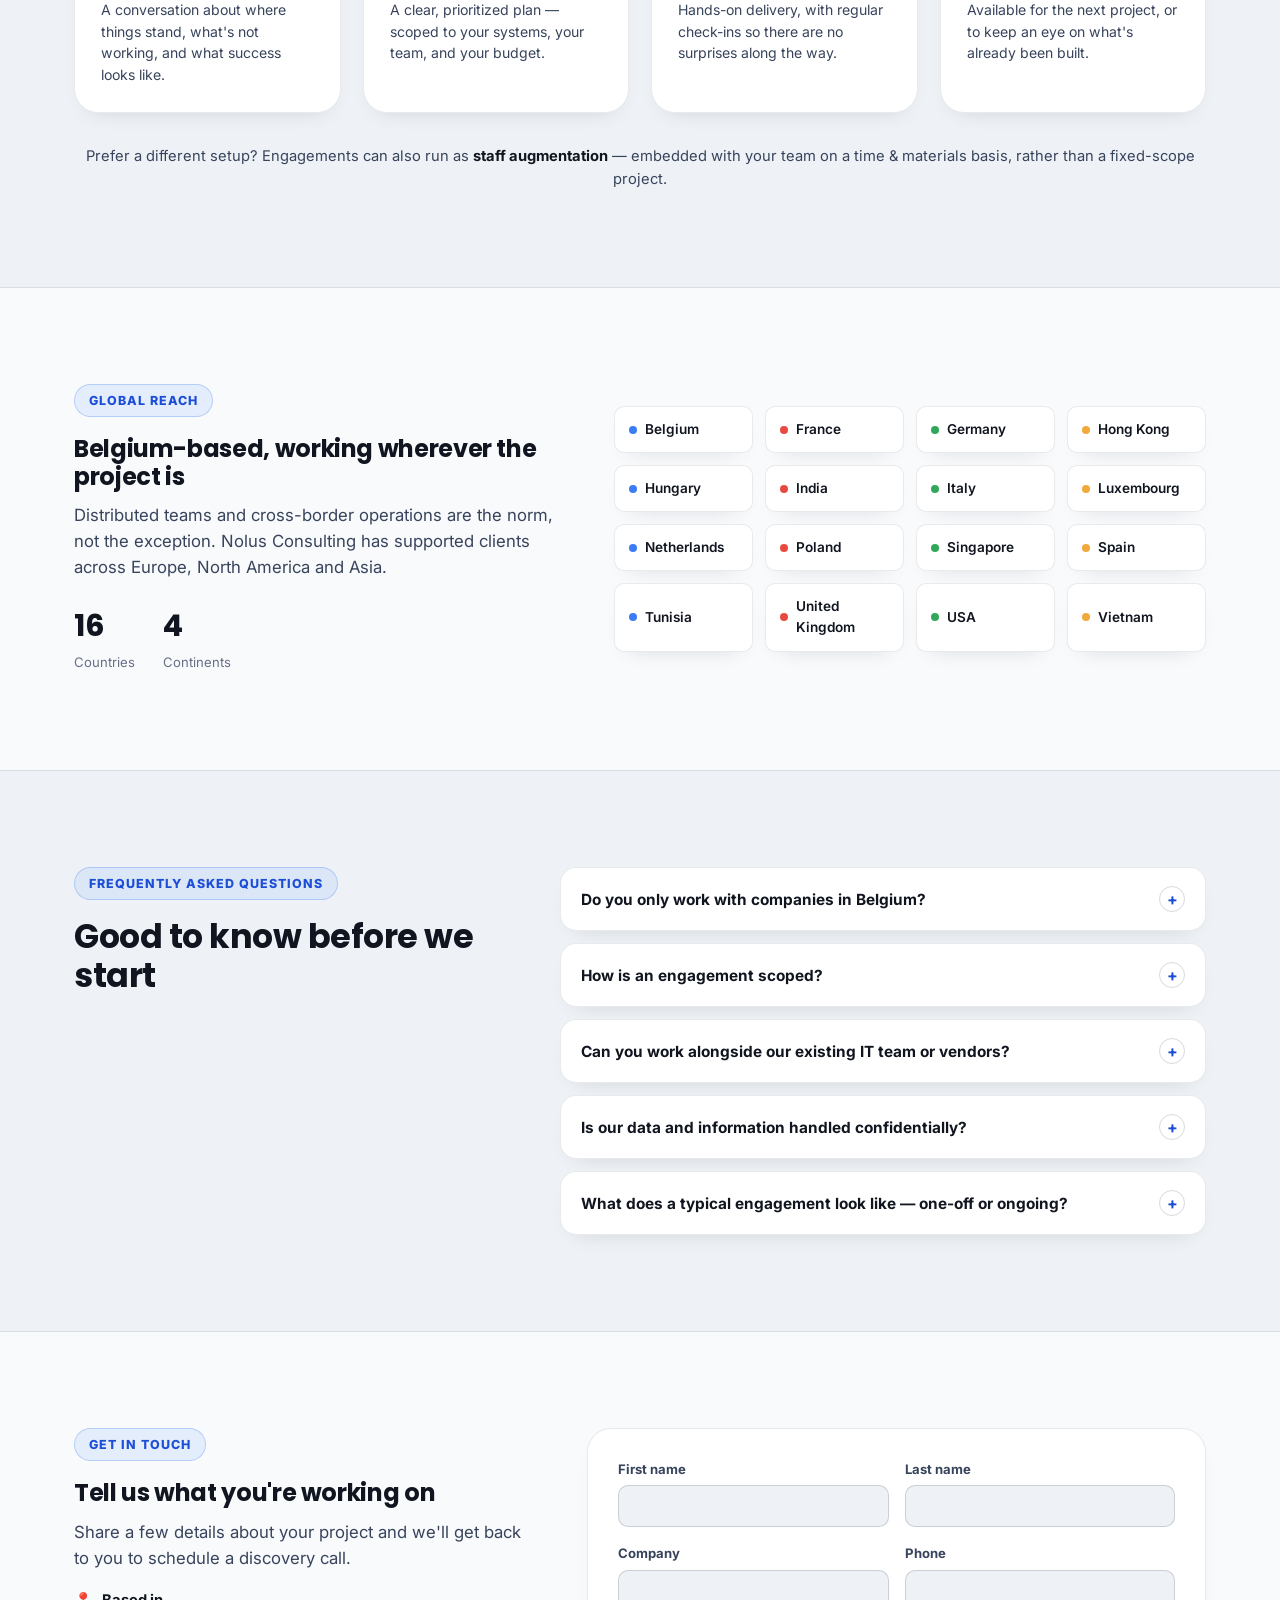
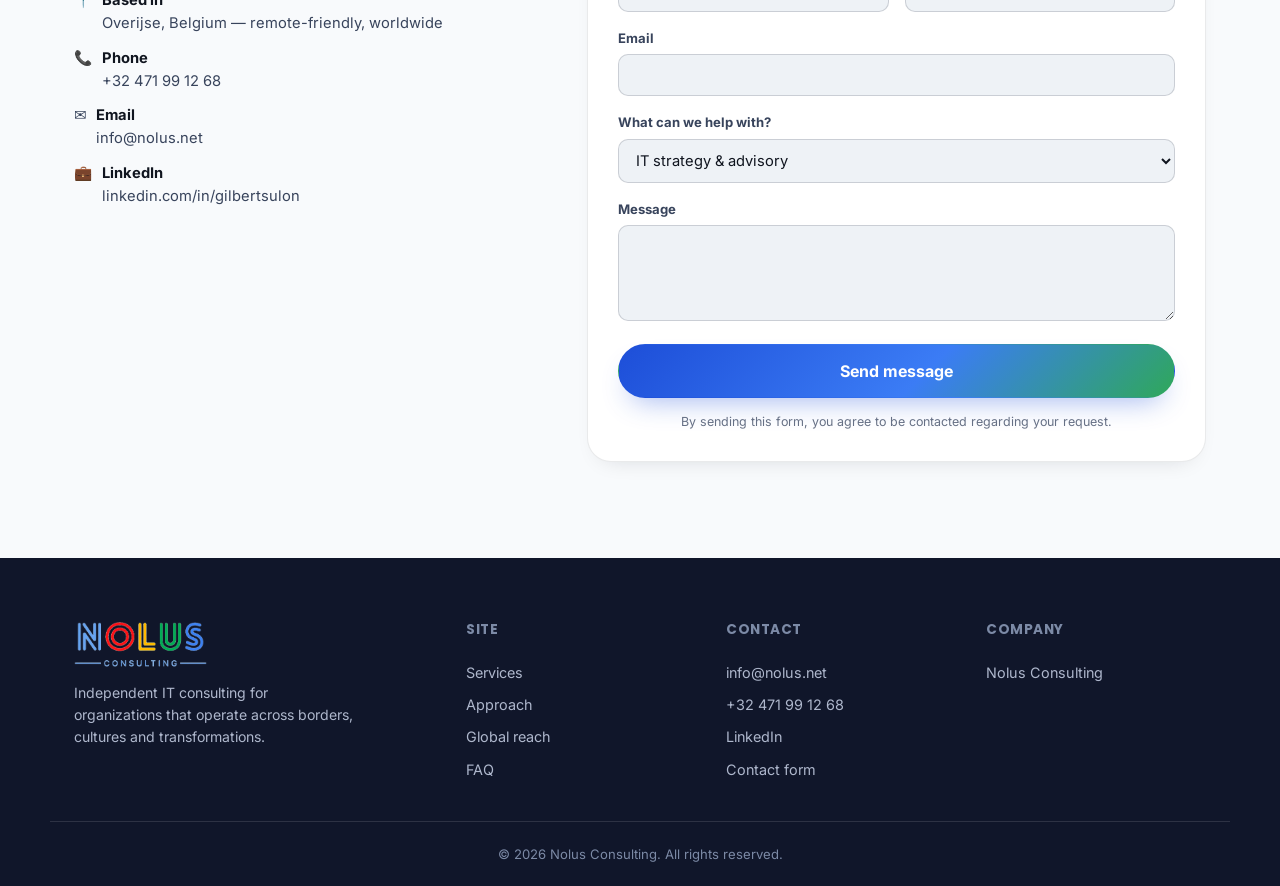
==== commit b11df116: "Add Business Analyst/AI Orchestration expertise, languages, INSEAD training - Remove the "16 countri" ====
--- a/index.html
+++ b/index.html
@@ -57,6 +57,8 @@
           <span class="role-badge">Project Manager</span>
           <span class="role-badge">Product Owner</span>
           <span class="role-badge">Product Manager</span>
+          <span class="role-badge">Business Analyst</span>
+          <span class="role-badge">AI Orchestration</span>
         </div>
         <div class="hero-ctas">
           <a href="#contact" class="btn btn-primary btn-lg">Get in touch</a>
@@ -90,13 +92,6 @@
             <span class="chip chip-ok">✓ On budget</span>
           </div>
         </div>
-        <div class="floating-card floating-card-1">
-          <span class="floating-emoji">🌍</span>
-          <div>
-            <strong>16 countries</strong>
-            <small>Clients supported</small>
-          </div>
-        </div>
         <div class="floating-card floating-card-2">
           <span class="floating-emoji">🤝</span>
           <div>
@@ -142,7 +137,14 @@
           <span class="problem-ico">🌐</span>
           <div>
             <strong>Built for distributed teams</strong>
-            <p>Remote-first engagements, comfortable coordinating across time zones and languages.</p>
+            <p>Remote-first engagements, comfortable coordinating across time zones — fluent in French, Dutch and English.</p>
+          </div>
+        </li>
+        <li>
+          <span class="problem-ico">🎓</span>
+          <div>
+            <strong>Continuously trained</strong>
+            <p>AI for Business, INSEAD — staying current so recommendations reflect where technology is heading, not just where it's been.</p>
           </div>
         </li>
       </ul>
@@ -169,6 +171,14 @@
 
         <article class="feature-card">
           <div class="feature-ico" aria-hidden="true">
+            <svg viewBox="0 0 24 24" fill="none"><circle cx="6" cy="12" r="2.4" stroke="currentColor" stroke-width="1.6"/><circle cx="18" cy="6" r="2.4" stroke="currentColor" stroke-width="1.6"/><circle cx="18" cy="18" r="2.4" stroke="currentColor" stroke-width="1.6"/><path d="M8.2 11l7.6-4M8.2 13l7.6 4" stroke="currentColor" stroke-width="1.6" stroke-linecap="round"/></svg>
+          </div>
+          <h3>AI orchestration</h3>
+          <p>Connecting AI tools and agents into your existing workflows, with a human still in control of what matters.</p>
+        </article>
+
+        <article class="feature-card">
+          <div class="feature-ico" aria-hidden="true">
             <svg viewBox="0 0 24 24" fill="none"><path d="M4 21v-3a4 4 0 014-4h3" stroke="currentColor" stroke-width="1.6" stroke-linecap="round"/><circle cx="9" cy="8" r="3.4" stroke="currentColor" stroke-width="1.6"/><path d="M15.5 21v-2.2a3.3 3.3 0 00-1.9-3M13.8 4.3a3.4 3.4 0 010 6.5" stroke="currentColor" stroke-width="1.6" stroke-linecap="round"/></svg>
           </div>
           <h3>Interim IT management</h3>
@@ -189,6 +199,14 @@
           </div>
           <h3>Product ownership &amp; management</h3>
           <p>Owning the backlog and roadmap, translating business needs into what actually gets built.</p>
+        </article>
+
+        <article class="feature-card">
+          <div class="feature-ico" aria-hidden="true">
+            <svg viewBox="0 0 24 24" fill="none"><path d="M4 20V10M10 20V4M16 20v-7M22 20H2" stroke="currentColor" stroke-width="1.6" stroke-linecap="round" stroke-linejoin="round"/></svg>
+          </div>
+          <h3>Business analysis</h3>
+          <p>Mapping processes and requirements so technical decisions stay grounded in what the business actually needs.</p>
         </article>
 
         <article class="feature-card">
@@ -394,9 +412,11 @@
           <label for="topic">What can we help with?</label>
           <select id="topic" name="topic">
             <option value="strategy">IT strategy &amp; advisory</option>
+            <option value="ai">AI orchestration</option>
             <option value="itmgmt">Interim IT management</option>
             <option value="pm">Project &amp; program management</option>
             <option value="po">Product ownership &amp; management</option>
+            <option value="ba">Business analysis</option>
             <option value="infra">Infrastructure &amp; cloud</option>
             <option value="security">Cybersecurity &amp; compliance</option>
             <option value="support">Ongoing IT support</option>
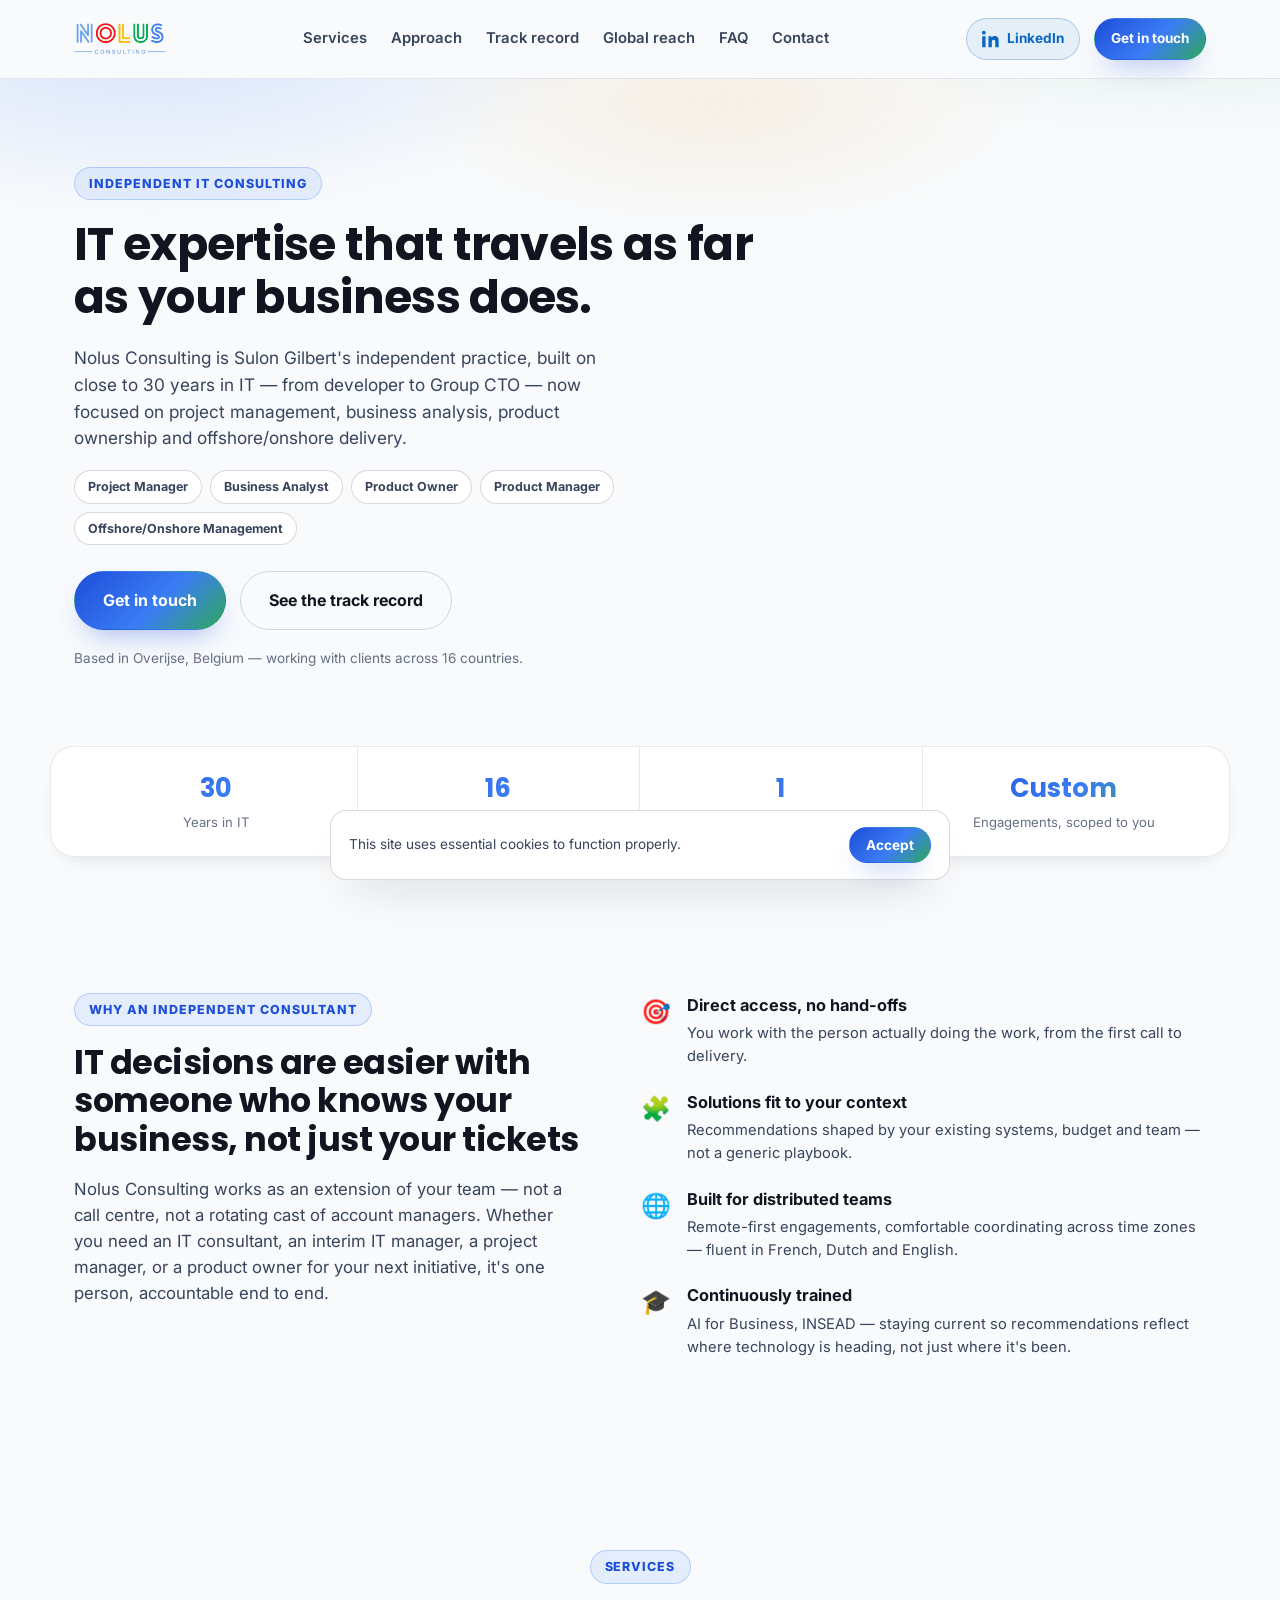
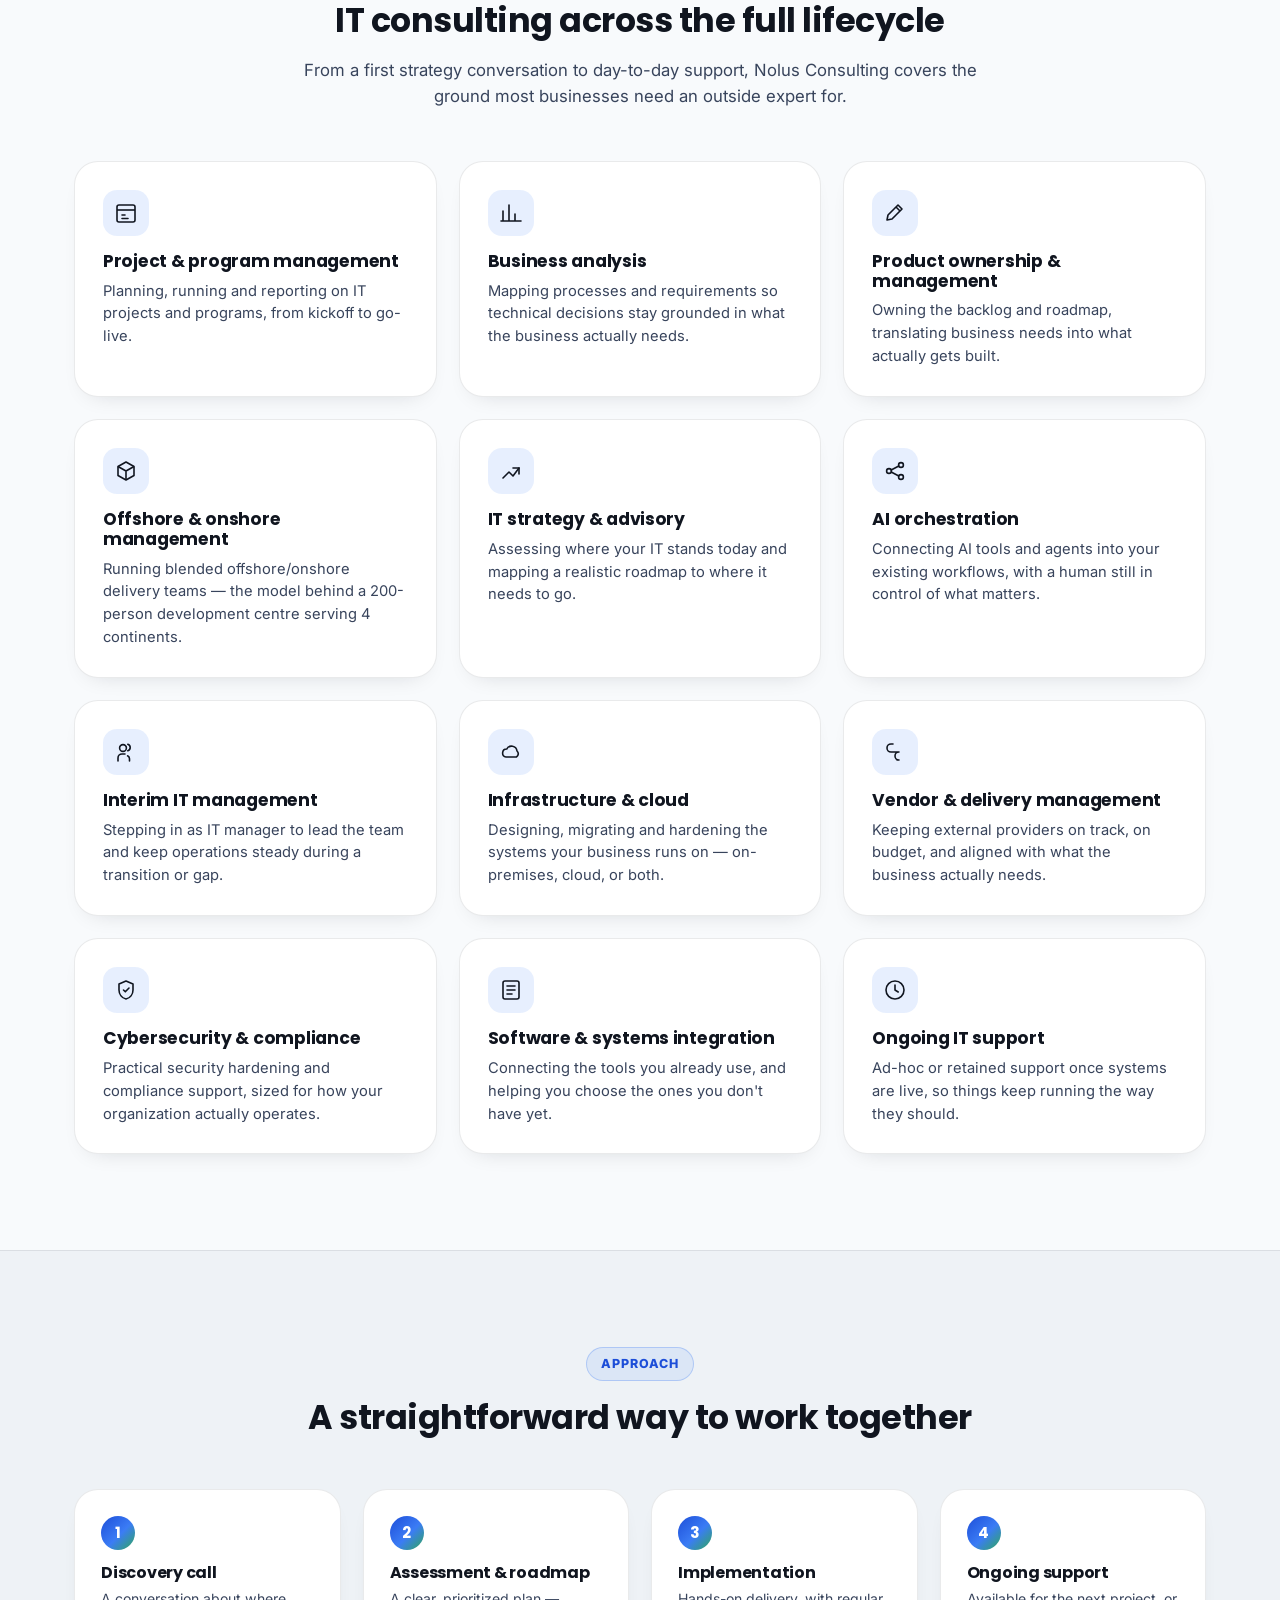
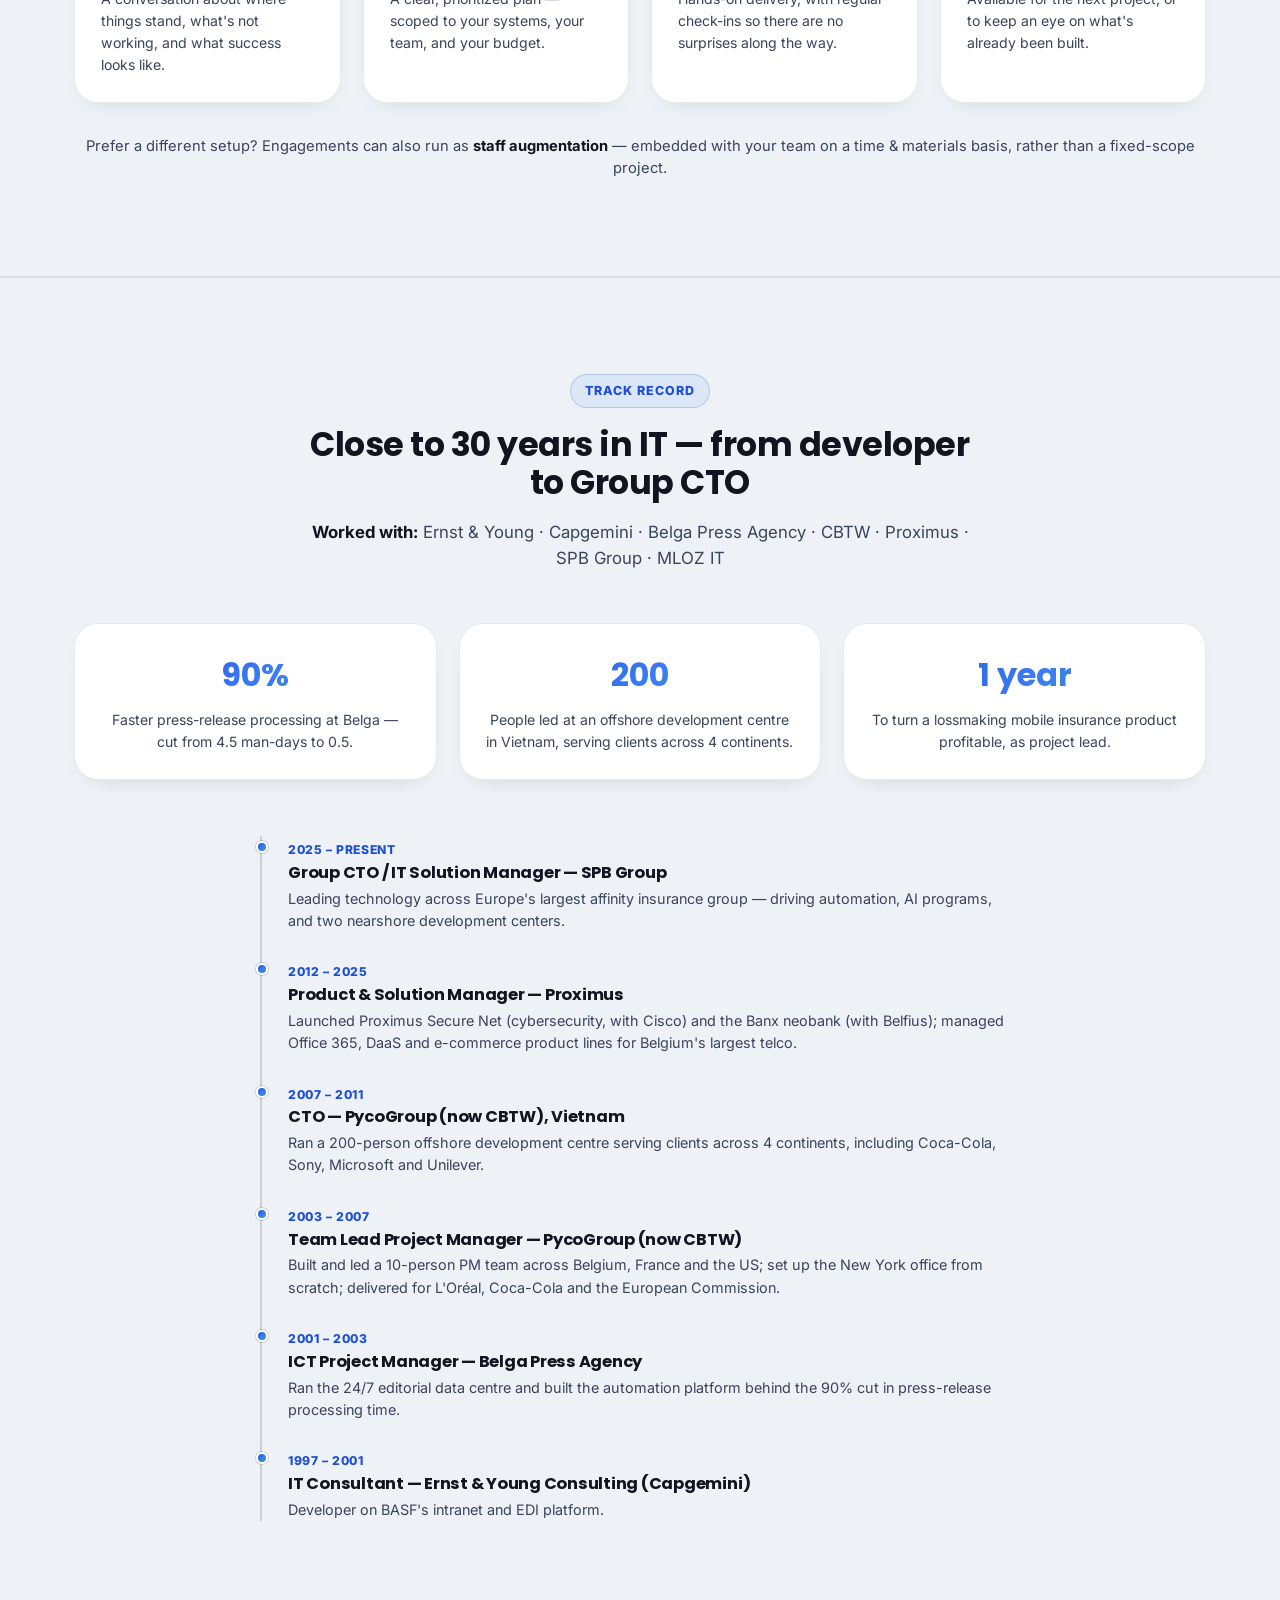
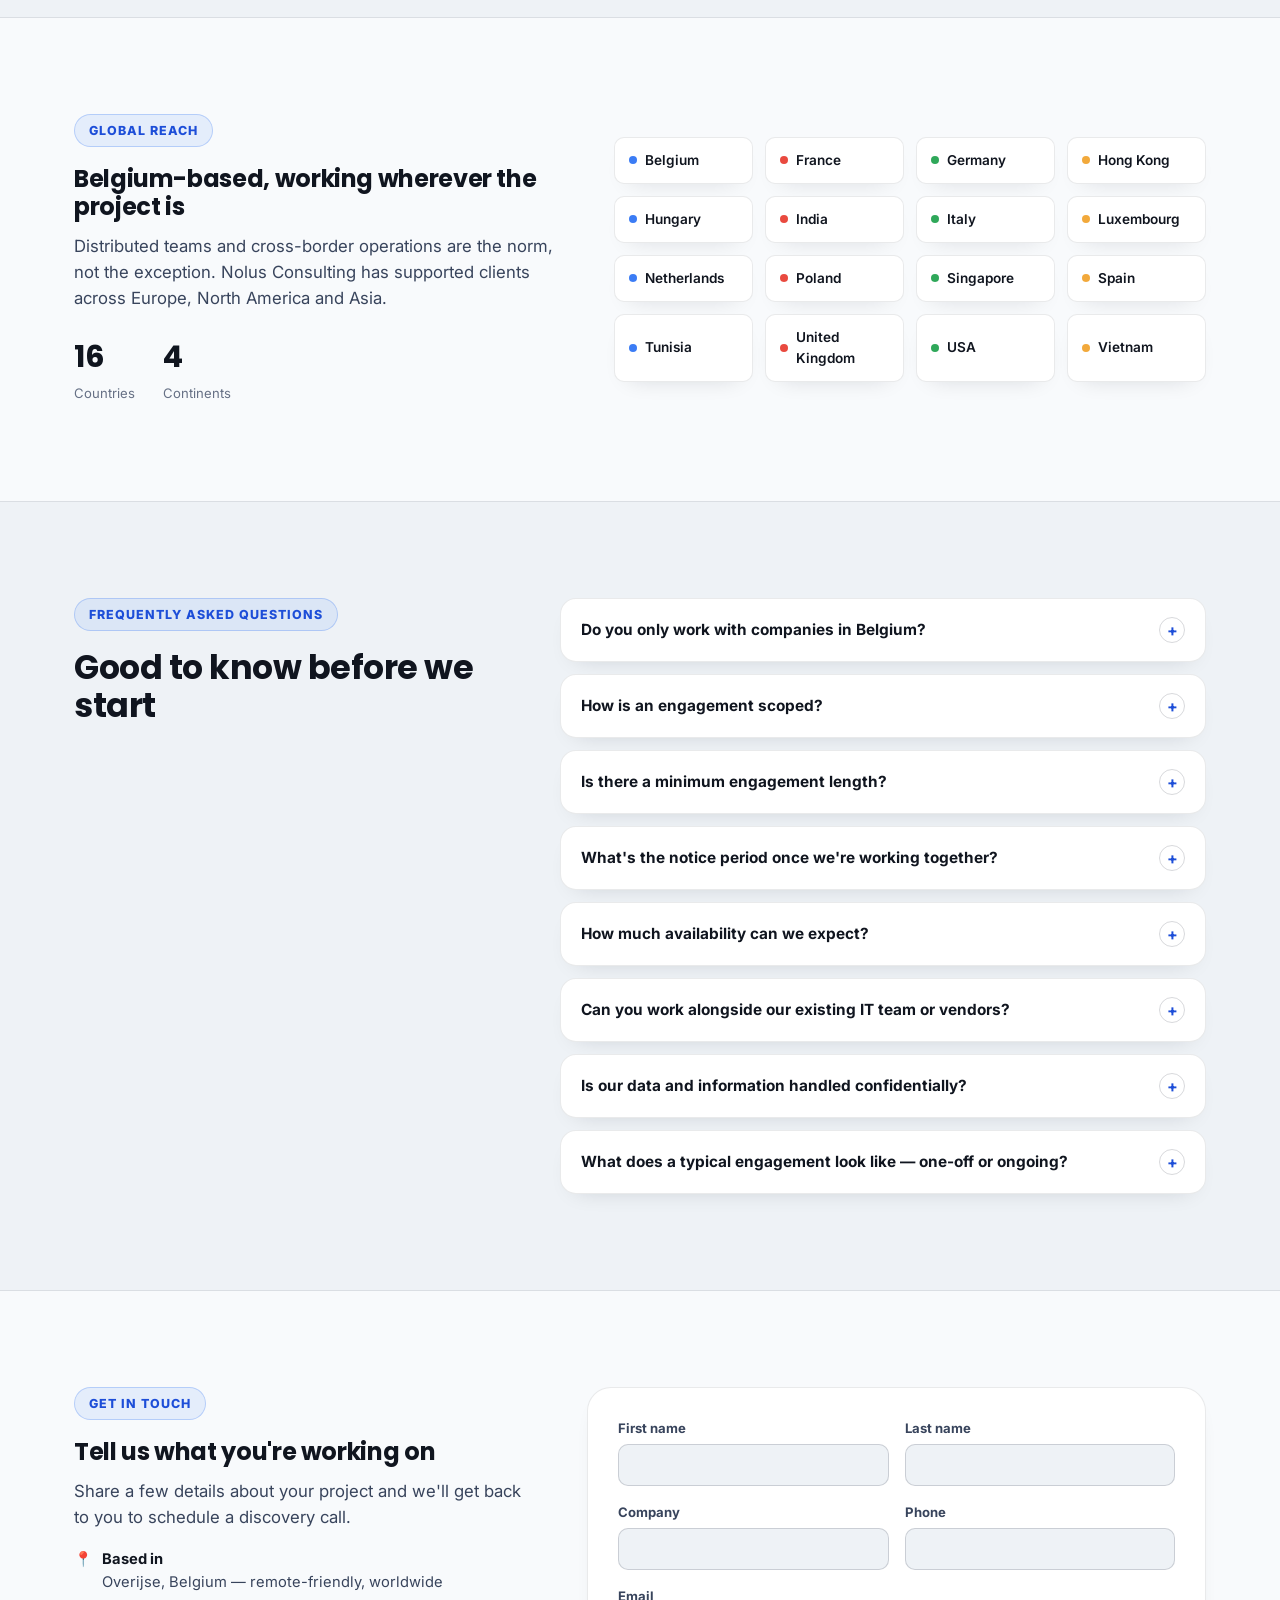
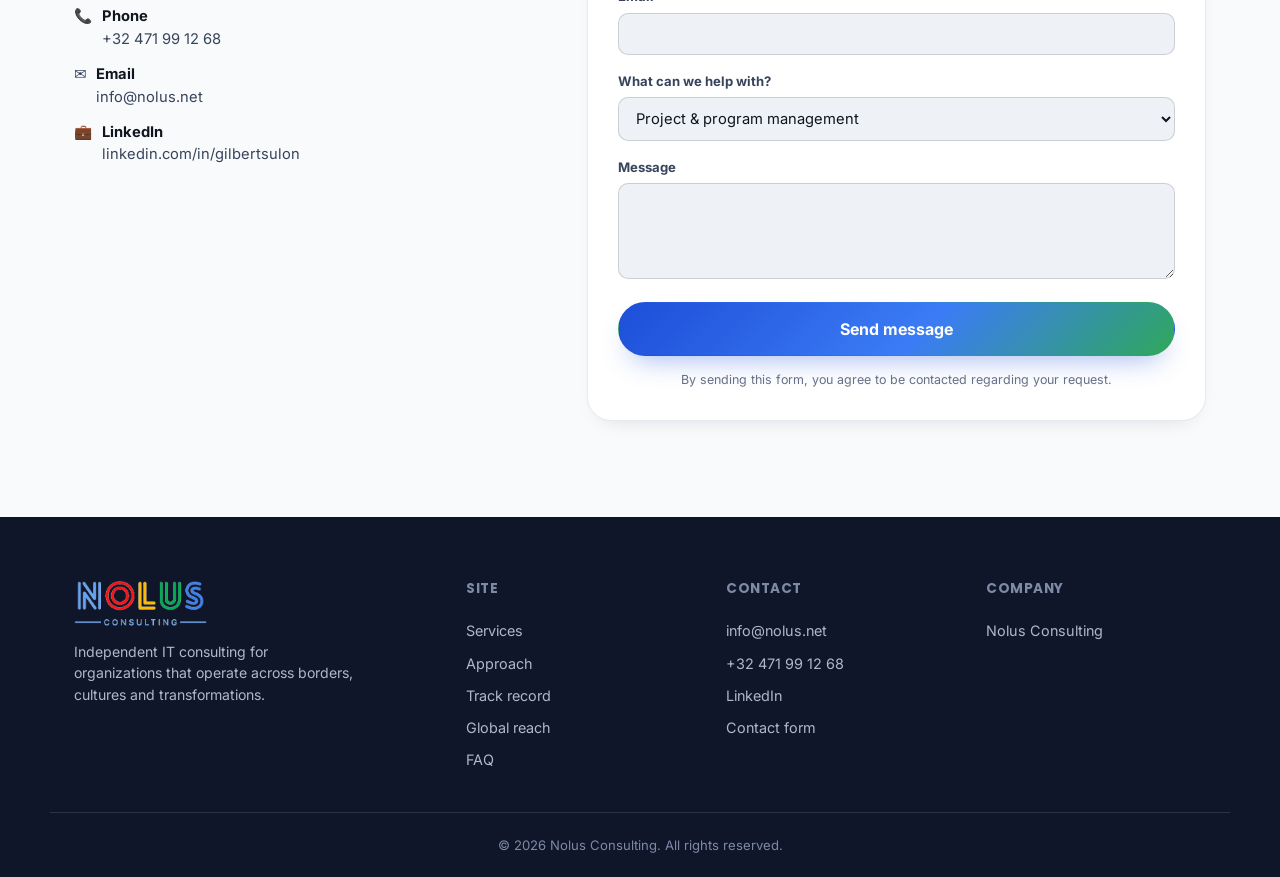
==== commit 70bb3e31: "Ground the site in Gilbert's real track record Address feedback from a prospective-client review: - " ====
--- a/index.html
+++ b/index.html
@@ -27,12 +27,17 @@
     <nav class="main-nav" id="mainNav" aria-label="Primary navigation">
       <a href="#services">Services</a>
       <a href="#approach">Approach</a>
+      <a href="#track-record">Track record</a>
       <a href="#reach">Global reach</a>
       <a href="#faq">FAQ</a>
       <a href="#contact">Contact</a>
     </nav>
 
     <div class="header-actions">
+      <a href="https://www.linkedin.com/in/gilbertsulon/" target="_blank" rel="noopener" class="linkedin-btn" aria-label="Gilbert Sulon on LinkedIn">
+        <svg viewBox="0 0 24 24" fill="currentColor" width="18" height="18"><path d="M4.98 3.5C4.98 4.88 3.87 6 2.5 6S0 4.88 0 3.5 1.12 1 2.5 1s2.48 1.12 2.48 2.5zM.24 8.25h4.5V23H.24V8.25zM8.25 8.25h4.3v2.02h.06c.6-1.13 2.06-2.33 4.24-2.33 4.53 0 5.37 2.98 5.37 6.86V23h-4.5v-6.4c0-1.53-.03-3.5-2.13-3.5-2.14 0-2.47 1.67-2.47 3.39V23h-4.5V8.25z"/></svg>
+        <span>LinkedIn</span>
+      </a>
       <a href="#contact" class="btn btn-primary btn-sm">Get in touch</a>
       <button type="button" class="nav-toggle" id="navToggle" aria-label="Menu" aria-expanded="false" aria-controls="mainNav">
         <span></span><span></span><span></span>
@@ -46,66 +51,30 @@
   <!-- ============ HERO ============ -->
   <section class="hero">
     <div class="hero-glow" aria-hidden="true"></div>
-    <div class="container hero-inner">
-      <div class="hero-copy">
+    <div class="container hero-inner hero-inner-solo">
+      <div class="hero-copy hero-copy-solo">
         <p class="eyebrow">Independent IT Consulting</p>
         <h1>IT expertise that travels as far as your business does.</h1>
-        <p class="hero-sub">Nolus Consulting is Sulon Gilbert's independent practice — IT consulting, IT management, project management and product ownership — helping organizations plan, build and run their IT, wherever they operate.</p>
+        <p class="hero-sub">Nolus Consulting is Sulon Gilbert's independent practice, built on close to 30 years in IT — from developer to Group CTO — now focused on project management, business analysis, product ownership and offshore/onshore delivery.</p>
         <div class="role-badges">
-          <span class="role-badge">IT Consultant</span>
-          <span class="role-badge">IT Manager</span>
           <span class="role-badge">Project Manager</span>
+          <span class="role-badge">Business Analyst</span>
           <span class="role-badge">Product Owner</span>
           <span class="role-badge">Product Manager</span>
-          <span class="role-badge">Business Analyst</span>
-          <span class="role-badge">AI Orchestration</span>
+          <span class="role-badge">Offshore/Onshore Management</span>
         </div>
         <div class="hero-ctas">
           <a href="#contact" class="btn btn-primary btn-lg">Get in touch</a>
-          <a href="#approach" class="btn btn-ghost btn-lg">See how we work</a>
+          <a href="#track-record" class="btn btn-ghost btn-lg">See the track record</a>
         </div>
         <p class="hero-trust">Based in Overijse, Belgium — working with clients across 16 countries.</p>
       </div>
-
-      <div class="hero-visual" aria-hidden="true">
-        <div class="engagement-card">
-          <div class="engagement-top">
-            <span class="dot-status"></span>
-            <span>Current engagement</span>
-          </div>
-          <div class="engagement-list">
-            <div class="engagement-item is-done">
-              <span class="e-status">✓</span>
-              <span>Infrastructure review</span>
-            </div>
-            <div class="engagement-item is-progress">
-              <span class="e-status">…</span>
-              <span>Cloud migration plan</span>
-            </div>
-            <div class="engagement-item is-pending">
-              <span class="e-status">·</span>
-              <span>Offshore/onshore management</span>
-            </div>
-          </div>
-          <div class="engagement-chips">
-            <span class="chip chip-ok">✓ On schedule</span>
-            <span class="chip chip-ok">✓ On budget</span>
-          </div>
-        </div>
-        <div class="floating-card floating-card-2">
-          <span class="floating-emoji">🤝</span>
-          <div>
-            <strong>Direct line</strong>
-            <small>To your consultant</small>
-          </div>
-        </div>
-      </div>
     </div>
 
     <div class="stats-bar container">
+      <div class="stat"><strong>30</strong><span>Years in IT</span></div>
       <div class="stat"><strong>16</strong><span>Countries served</span></div>
       <div class="stat"><strong>1</strong><span>Consultant, start to finish</span></div>
-      <div class="stat"><strong>EU</strong><span>Based &amp; GDPR-aware</span></div>
       <div class="stat"><strong>Custom</strong><span>Engagements, scoped to you</span></div>
     </div>
   </section>
@@ -163,6 +132,38 @@
       <div class="features-grid">
         <article class="feature-card">
           <div class="feature-ico" aria-hidden="true">
+            <svg viewBox="0 0 24 24" fill="none"><rect x="3" y="4" width="18" height="17" rx="2" stroke="currentColor" stroke-width="1.6"/><path d="M3 9h18" stroke="currentColor" stroke-width="1.6"/><path d="M8 14h3M8 17.5h6" stroke="currentColor" stroke-width="1.6" stroke-linecap="round"/></svg>
+          </div>
+          <h3>Project &amp; program management</h3>
+          <p>Planning, running and reporting on IT projects and programs, from kickoff to go-live.</p>
+        </article>
+
+        <article class="feature-card">
+          <div class="feature-ico" aria-hidden="true">
+            <svg viewBox="0 0 24 24" fill="none"><path d="M4 20V10M10 20V4M16 20v-7M22 20H2" stroke="currentColor" stroke-width="1.6" stroke-linecap="round" stroke-linejoin="round"/></svg>
+          </div>
+          <h3>Business analysis</h3>
+          <p>Mapping processes and requirements so technical decisions stay grounded in what the business actually needs.</p>
+        </article>
+
+        <article class="feature-card">
+          <div class="feature-ico" aria-hidden="true">
+            <svg viewBox="0 0 24 24" fill="none"><path d="M4 19l5-1 10-10-4-4L5 14l-1 5z" stroke="currentColor" stroke-width="1.6" stroke-linejoin="round"/><path d="M13 6l4 4" stroke="currentColor" stroke-width="1.6"/></svg>
+          </div>
+          <h3>Product ownership &amp; management</h3>
+          <p>Owning the backlog and roadmap, translating business needs into what actually gets built.</p>
+        </article>
+
+        <article class="feature-card">
+          <div class="feature-ico" aria-hidden="true">
+            <svg viewBox="0 0 24 24" fill="none"><path d="M12 3l8 4.5v9L12 21l-8-4.5v-9L12 3z" stroke="currentColor" stroke-width="1.6" stroke-linejoin="round"/><path d="M4 7.5L12 12l8-4.5M12 12v9" stroke="currentColor" stroke-width="1.6" stroke-linejoin="round"/></svg>
+          </div>
+          <h3>Offshore &amp; onshore management</h3>
+          <p>Running blended offshore/onshore delivery teams — the model behind a 200-person development centre serving 4 continents.</p>
+        </article>
+
+        <article class="feature-card">
+          <div class="feature-ico" aria-hidden="true">
             <svg viewBox="0 0 24 24" fill="none"><path d="M4 19l6-6 4 4 6-8" stroke="currentColor" stroke-width="1.6" stroke-linecap="round" stroke-linejoin="round"/><path d="M14 9h6v6" stroke="currentColor" stroke-width="1.6" stroke-linecap="round" stroke-linejoin="round"/></svg>
           </div>
           <h3>IT strategy &amp; advisory</h3>
@@ -187,30 +188,6 @@
 
         <article class="feature-card">
           <div class="feature-ico" aria-hidden="true">
-            <svg viewBox="0 0 24 24" fill="none"><rect x="3" y="4" width="18" height="17" rx="2" stroke="currentColor" stroke-width="1.6"/><path d="M3 9h18" stroke="currentColor" stroke-width="1.6"/><path d="M8 14h3M8 17.5h6" stroke="currentColor" stroke-width="1.6" stroke-linecap="round"/></svg>
-          </div>
-          <h3>Project &amp; program management</h3>
-          <p>Planning, running and reporting on IT projects and programs, from kickoff to go-live.</p>
-        </article>
-
-        <article class="feature-card">
-          <div class="feature-ico" aria-hidden="true">
-            <svg viewBox="0 0 24 24" fill="none"><path d="M4 19l5-1 10-10-4-4L5 14l-1 5z" stroke="currentColor" stroke-width="1.6" stroke-linejoin="round"/><path d="M13 6l4 4" stroke="currentColor" stroke-width="1.6"/></svg>
-          </div>
-          <h3>Product ownership &amp; management</h3>
-          <p>Owning the backlog and roadmap, translating business needs into what actually gets built.</p>
-        </article>
-
-        <article class="feature-card">
-          <div class="feature-ico" aria-hidden="true">
-            <svg viewBox="0 0 24 24" fill="none"><path d="M4 20V10M10 20V4M16 20v-7M22 20H2" stroke="currentColor" stroke-width="1.6" stroke-linecap="round" stroke-linejoin="round"/></svg>
-          </div>
-          <h3>Business analysis</h3>
-          <p>Mapping processes and requirements so technical decisions stay grounded in what the business actually needs.</p>
-        </article>
-
-        <article class="feature-card">
-          <div class="feature-ico" aria-hidden="true">
             <svg viewBox="0 0 24 24" fill="none"><path d="M7 17a4 4 0 01.7-7.95A5.5 5.5 0 0118 11a3.7 3.7 0 01-.6 6H7z" stroke="currentColor" stroke-width="1.6" stroke-linejoin="round"/></svg>
           </div>
           <h3>Infrastructure &amp; cloud</h3>
@@ -219,7 +196,7 @@
 
         <article class="feature-card">
           <div class="feature-ico" aria-hidden="true">
-            <svg viewBox="0 0 24 24" fill="none"><path d="M12 3l8 4.5v9L12 21l-8-4.5v-9L12 3z" stroke="currentColor" stroke-width="1.6" stroke-linejoin="round"/><path d="M4 7.5L12 12l8-4.5M12 12v9" stroke="currentColor" stroke-width="1.6" stroke-linejoin="round"/></svg>
+            <svg viewBox="0 0 24 24" fill="none"><path d="M8 12h8M8 12a4 4 0 010-8h2M16 12a4 4 0 000 8h-2" stroke="currentColor" stroke-width="1.6" stroke-linecap="round" stroke-linejoin="round"/></svg>
           </div>
           <h3>Vendor &amp; delivery management</h3>
           <p>Keeping external providers on track, on budget, and aligned with what the business actually needs.</p>
@@ -284,6 +261,65 @@
       </ol>
 
       <p class="approach-note">Prefer a different setup? Engagements can also run as <strong>staff augmentation</strong> — embedded with your team on a time &amp; materials basis, rather than a fixed-scope project.</p>
+    </div>
+  </section>
+
+  <!-- ============ TRACK RECORD ============ -->
+  <section class="section section-alt" id="track-record">
+    <div class="container">
+      <div class="section-head">
+        <p class="eyebrow">Track record</p>
+        <h2>Close to 30 years in IT — from developer to Group CTO</h2>
+        <p class="section-lead trust-strip"><strong>Worked with:</strong> Ernst &amp; Young · Capgemini · Belga Press Agency · CBTW · Proximus · SPB Group · MLOZ IT</p>
+      </div>
+
+      <div class="highlights-grid">
+        <div class="highlight-card">
+          <strong>90%</strong>
+          <p>Faster press-release processing at Belga — cut from 4.5 man-days to 0.5.</p>
+        </div>
+        <div class="highlight-card">
+          <strong>200</strong>
+          <p>People led at an offshore development centre in Vietnam, serving clients across 4 continents.</p>
+        </div>
+        <div class="highlight-card">
+          <strong>1 year</strong>
+          <p>To turn a lossmaking mobile insurance product profitable, as project lead.</p>
+        </div>
+      </div>
+
+      <ol class="timeline">
+        <li>
+          <span class="timeline-date">2025 – Present</span>
+          <h3>Group CTO / IT Solution Manager — SPB Group</h3>
+          <p>Leading technology across Europe's largest affinity insurance group — driving automation, AI programs, and two nearshore development centers.</p>
+        </li>
+        <li>
+          <span class="timeline-date">2012 – 2025</span>
+          <h3>Product &amp; Solution Manager — Proximus</h3>
+          <p>Launched Proximus Secure Net (cybersecurity, with Cisco) and the Banx neobank (with Belfius); managed Office 365, DaaS and e-commerce product lines for Belgium's largest telco.</p>
+        </li>
+        <li>
+          <span class="timeline-date">2007 – 2011</span>
+          <h3>CTO — PycoGroup (now CBTW), Vietnam</h3>
+          <p>Ran a 200-person offshore development centre serving clients across 4 continents, including Coca-Cola, Sony, Microsoft and Unilever.</p>
+        </li>
+        <li>
+          <span class="timeline-date">2003 – 2007</span>
+          <h3>Team Lead Project Manager — PycoGroup (now CBTW)</h3>
+          <p>Built and led a 10-person PM team across Belgium, France and the US; set up the New York office from scratch; delivered for L'Oréal, Coca-Cola and the European Commission.</p>
+        </li>
+        <li>
+          <span class="timeline-date">2001 – 2003</span>
+          <h3>ICT Project Manager — Belga Press Agency</h3>
+          <p>Ran the 24/7 editorial data centre and built the automation platform behind the 90% cut in press-release processing time.</p>
+        </li>
+        <li>
+          <span class="timeline-date">1997 – 2001</span>
+          <h3>IT Consultant — Ernst &amp; Young Consulting (Capgemini)</h3>
+          <p>Developer on BASF's intranet and EDI platform.</p>
+        </li>
+      </ol>
     </div>
   </section>
 
@@ -345,6 +381,27 @@
         </div>
         <div class="faq-item">
           <button type="button" class="faq-question" aria-expanded="false">
+            <span>Is there a minimum engagement length?</span>
+            <span class="faq-icon" aria-hidden="true">+</span>
+          </button>
+          <div class="faq-answer"><p>No fixed minimum — a short, well-defined assessment is fine. Most engagements settle into a few months once the scope is clear, and staff-augmentation setups can run for as long as you need the extra capacity.</p></div>
+        </div>
+        <div class="faq-item">
+          <button type="button" class="faq-question" aria-expanded="false">
+            <span>What's the notice period once we're working together?</span>
+            <span class="faq-icon" aria-hidden="true">+</span>
+          </button>
+          <div class="faq-answer"><p>Typically 2–4 weeks for ongoing or staff-augmentation engagements, agreed upfront in the written scope — enough to hand over cleanly, not enough to lock you in.</p></div>
+        </div>
+        <div class="faq-item">
+          <button type="button" class="faq-question" aria-expanded="false">
+            <span>How much availability can we expect?</span>
+            <span class="faq-icon" aria-hidden="true">+</span>
+          </button>
+          <div class="faq-answer"><p>As a solo consultant, Nolus Consulting takes on a limited number of engagements at a time. Availability — part-time, full-time, or ad hoc — is confirmed during the discovery call, before anything is signed.</p></div>
+        </div>
+        <div class="faq-item">
+          <button type="button" class="faq-question" aria-expanded="false">
             <span>Can you work alongside our existing IT team or vendors?</span>
             <span class="faq-icon" aria-hidden="true">+</span>
           </button>
@@ -411,12 +468,13 @@
         <div class="form-field">
           <label for="topic">What can we help with?</label>
           <select id="topic" name="topic">
+            <option value="pm">Project &amp; program management</option>
+            <option value="ba">Business analysis</option>
+            <option value="po">Product ownership &amp; management</option>
+            <option value="offshore">Offshore &amp; onshore management</option>
             <option value="strategy">IT strategy &amp; advisory</option>
             <option value="ai">AI orchestration</option>
             <option value="itmgmt">Interim IT management</option>
-            <option value="pm">Project &amp; program management</option>
-            <option value="po">Product ownership &amp; management</option>
-            <option value="ba">Business analysis</option>
             <option value="infra">Infrastructure &amp; cloud</option>
             <option value="security">Cybersecurity &amp; compliance</option>
             <option value="support">Ongoing IT support</option>
@@ -450,6 +508,7 @@
       <h4>Site</h4>
       <a href="#services">Services</a>
       <a href="#approach">Approach</a>
+      <a href="#track-record">Track record</a>
       <a href="#reach">Global reach</a>
       <a href="#faq">FAQ</a>
     </div>
--- a/assets/css/styles.css
+++ b/assets/css/styles.css
@@ -140,6 +140,16 @@
 
 .header-actions{ display:flex; align-items:center; gap: 14px; }
 
+.linkedin-btn{
+  display:inline-flex; align-items:center; gap:7px;
+  padding: 9px 15px; border-radius: 999px;
+  font-weight: 700; font-size: .85rem;
+  color: #0A66C2; background: rgba(10,102,194,.08); border: 1px solid rgba(10,102,194,.28);
+  transition: background-color .15s ease, border-color .15s ease;
+}
+.linkedin-btn:hover{ background: rgba(10,102,194,.16); border-color: rgba(10,102,194,.4); }
+.linkedin-btn svg{ flex:none; }
+
 .nav-toggle{
   display:none; flex-direction:column; justify-content:center; gap:5px;
   width: 40px; height: 40px; border-radius: 10px; border:1px solid var(--border);
@@ -163,6 +173,8 @@
   display:grid; grid-template-columns: 1.05fr .95fr; gap: 56px;
   align-items:center;
 }
+.hero-inner-solo{ grid-template-columns: 1fr; }
+.hero-copy-solo{ max-width: 720px; }
 .eyebrow{
   display:inline-block;
   font-size: .78rem; font-weight: 800; letter-spacing: .08em; text-transform: uppercase;
@@ -317,6 +329,45 @@
   margin: 32px 0 0;
 }
 .approach-note strong{ color: var(--text); }
+
+/* ---------- Track record ---------- */
+.trust-strip{ text-align:center; }
+.trust-strip strong{ color: var(--text); }
+
+.highlights-grid{
+  display:grid; grid-template-columns: repeat(3, 1fr); gap: 22px;
+  margin: 8px 0 56px;
+}
+.highlight-card{
+  background: var(--surface); border:1px solid var(--border);
+  border-radius: var(--radius-lg); padding: 26px; text-align:center;
+  box-shadow: var(--shadow-sm);
+}
+.highlight-card strong{
+  display:block; font-family: var(--font-display); font-size: 2rem; font-weight:700;
+  background: var(--accent-grad); -webkit-background-clip:text; background-clip:text; color:transparent;
+  margin-bottom: 10px;
+}
+.highlight-card p{ font-size: .88rem; margin:0; color: var(--text-dim); }
+
+.timeline{
+  display:flex; flex-direction:column; gap: 26px;
+  max-width: 760px; margin: 0 auto;
+  padding-left: 26px; border-left: 2px solid var(--border-strong);
+}
+.timeline li{ position:relative; }
+.timeline li::before{
+  content:""; position:absolute; left:-32px; top:5px;
+  width:12px; height:12px; border-radius:50%;
+  background: var(--accent-grad); border: 2px solid var(--surface);
+  box-shadow: 0 0 0 1px var(--border-strong);
+}
+.timeline-date{
+  display:inline-block; font-size:.76rem; font-weight:800; letter-spacing:.05em; text-transform:uppercase;
+  color: var(--accent-ink); margin-bottom: 4px;
+}
+.timeline h3{ font-size: 1.02rem; margin-bottom: 5px; color: var(--text); }
+.timeline p{ font-size: .9rem; margin:0; }
 
 /* ---------- Global reach ---------- */
 .reach-layout{ display:grid; grid-template-columns: .9fr 1.1fr; gap: 56px; align-items:center; }
@@ -493,6 +544,7 @@
   .problem-grid, .contact-grid, .faq-layout, .reach-layout{ grid-template-columns: 1fr; }
   .features-grid{ grid-template-columns: repeat(2, 1fr); }
   .steps{ grid-template-columns: repeat(2, 1fr); }
+  .highlights-grid{ grid-template-columns: repeat(2, 1fr); }
   .country-grid{ grid-template-columns: repeat(3, 1fr); }
   .footer-inner{ grid-template-columns: 1fr 1fr; }
 }
@@ -501,10 +553,12 @@
   .container{ padding: 0 16px; }
   .header-actions .btn-sm{ display:none; }
   .header-actions{ gap: 8px; }
+  .linkedin-btn span{ display:none; }
+  .linkedin-btn{ padding: 9px; }
   .brand-logo{ height: 30px; }
   .hero{ padding-top: 56px; }
   .section{ padding: 64px 0; }
-  .features-grid, .steps{ grid-template-columns: 1fr; }
+  .features-grid, .steps, .highlights-grid{ grid-template-columns: 1fr; }
   .country-grid{ grid-template-columns: repeat(2, 1fr); }
   .form-row{ grid-template-columns: 1fr; }
   .footer-inner{ grid-template-columns: 1fr; }
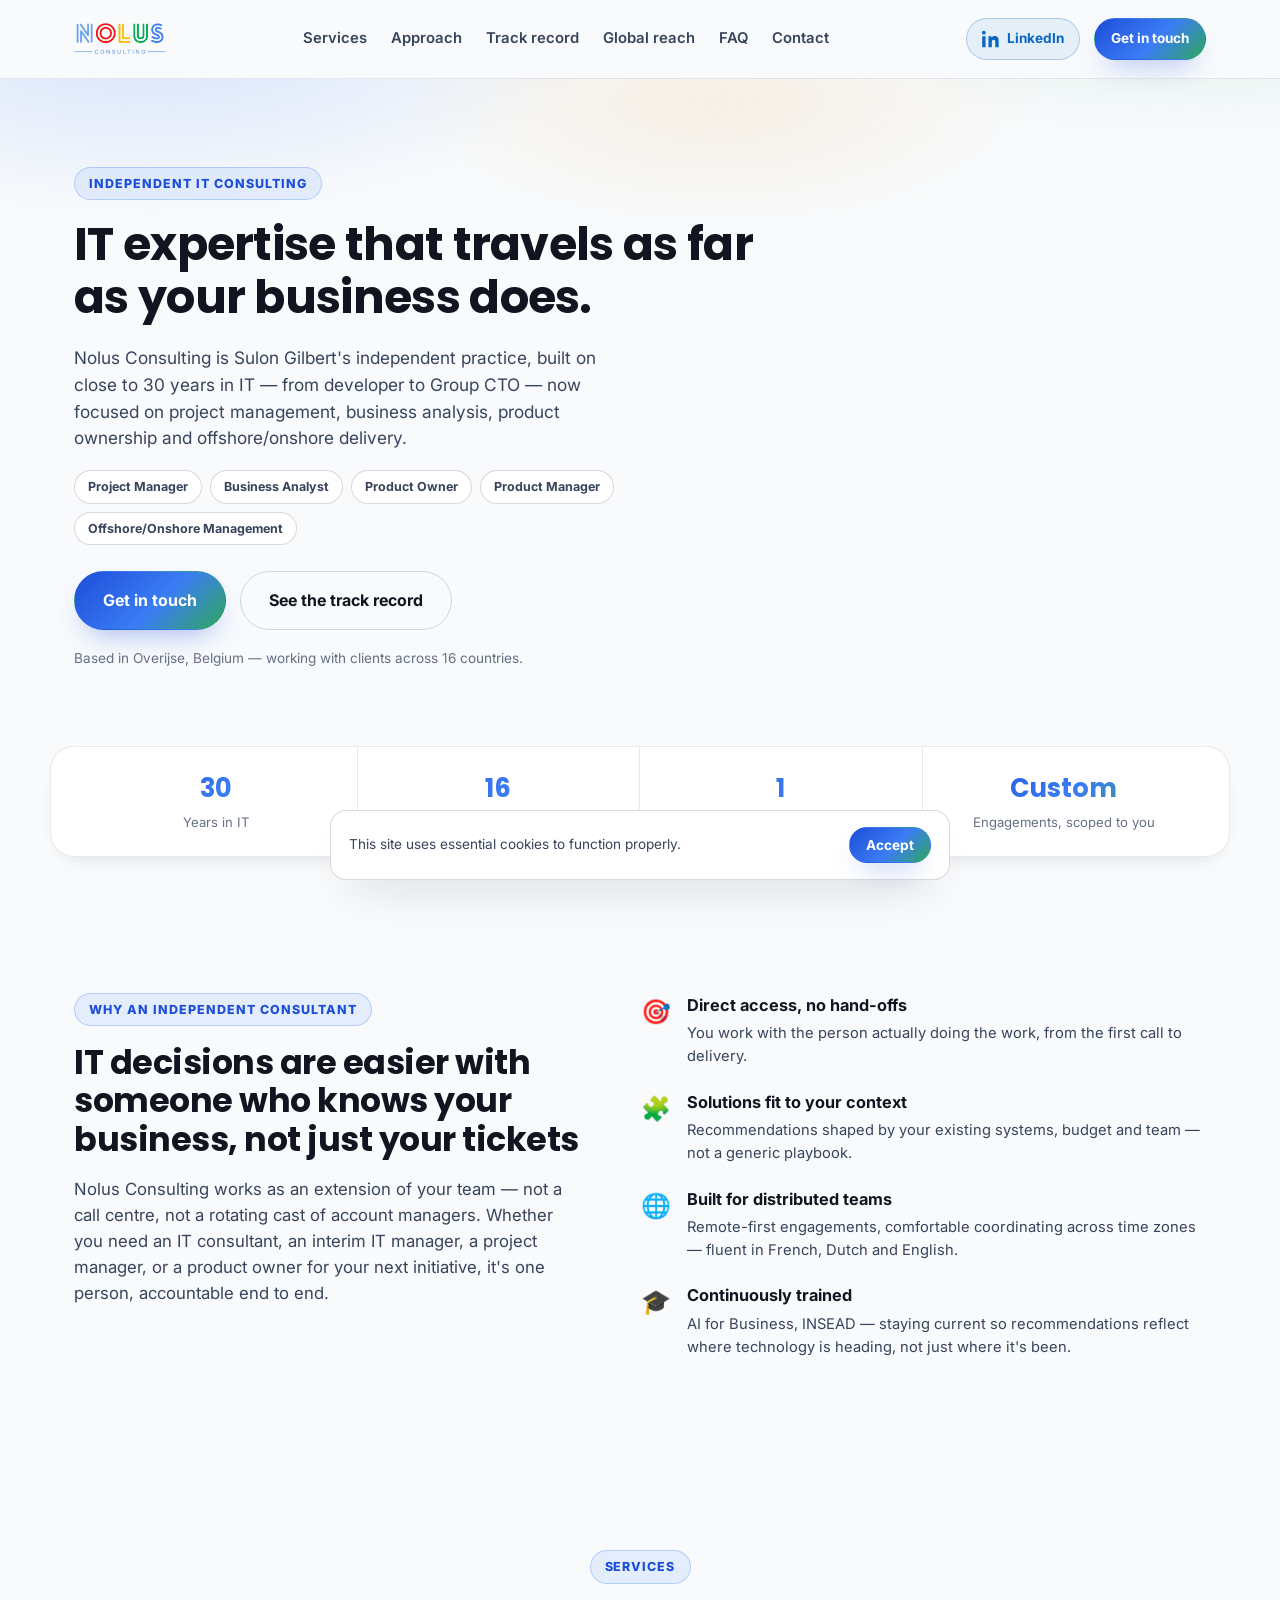
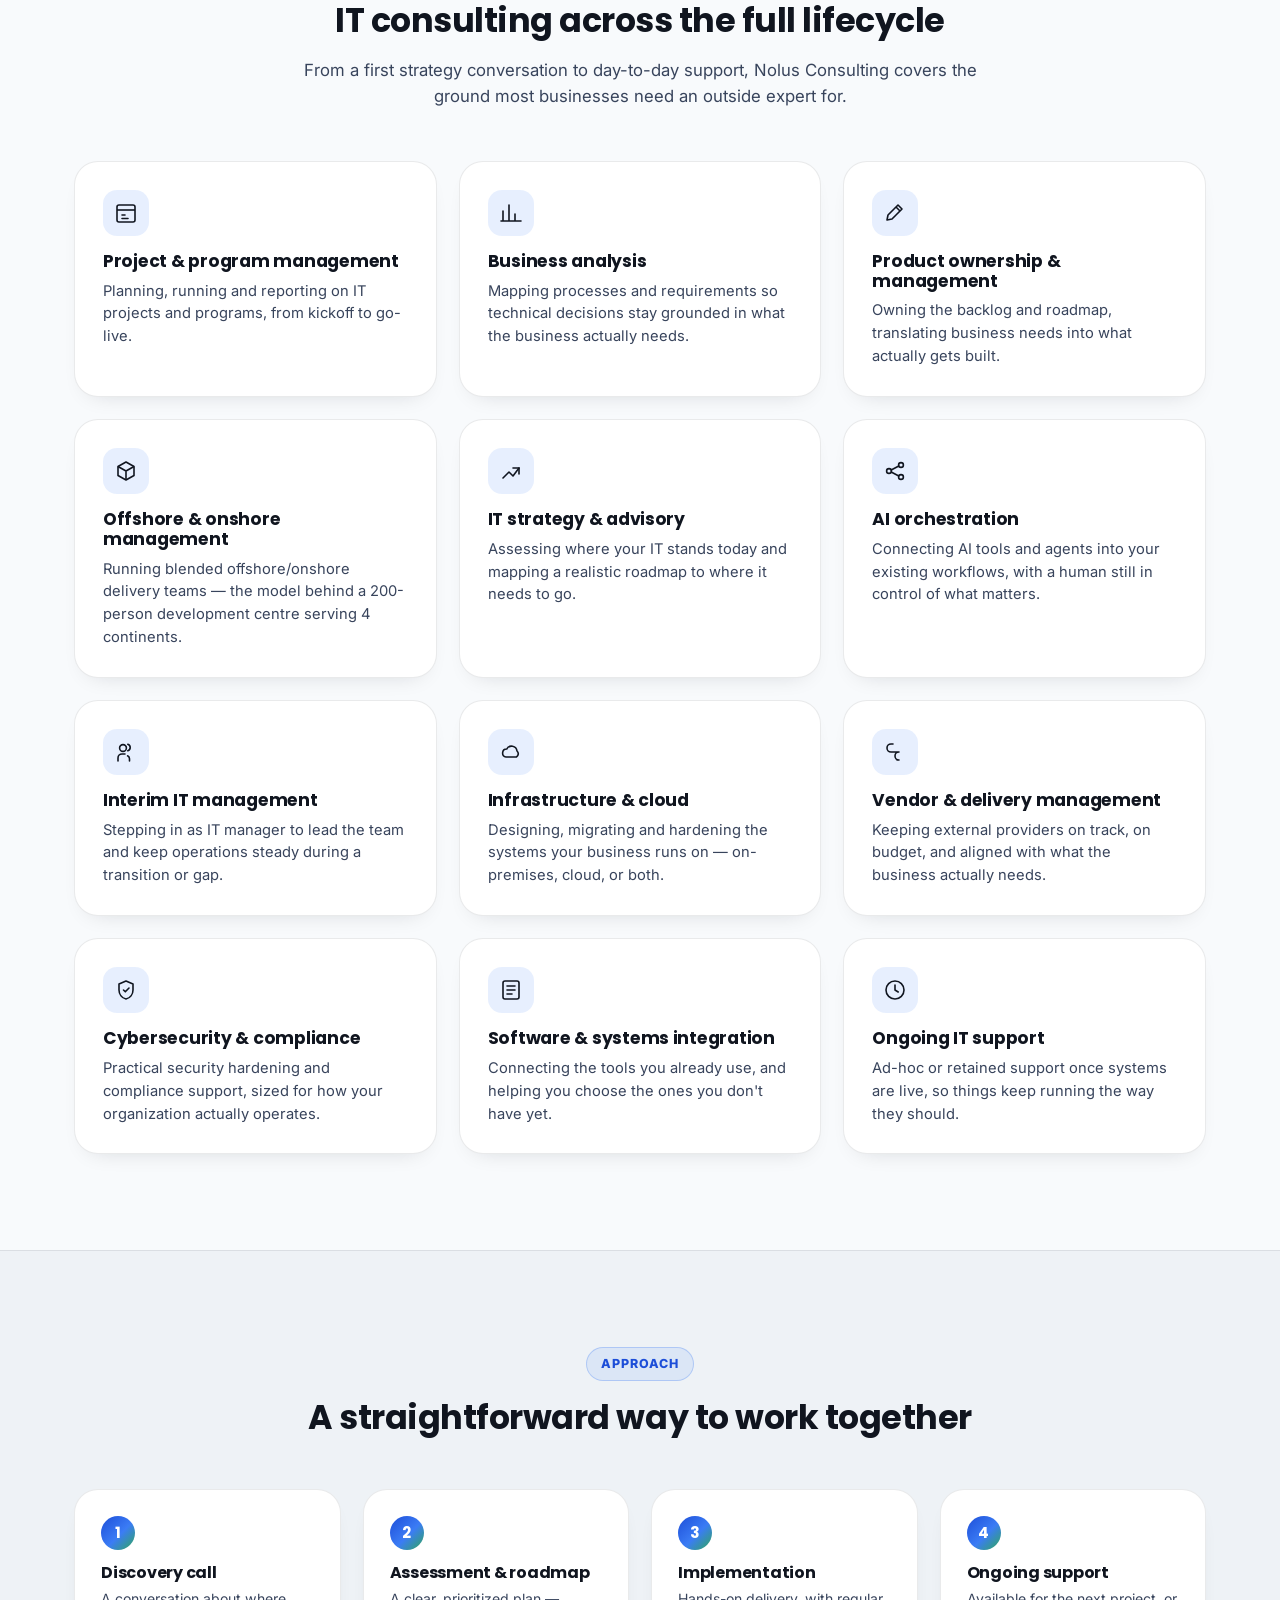
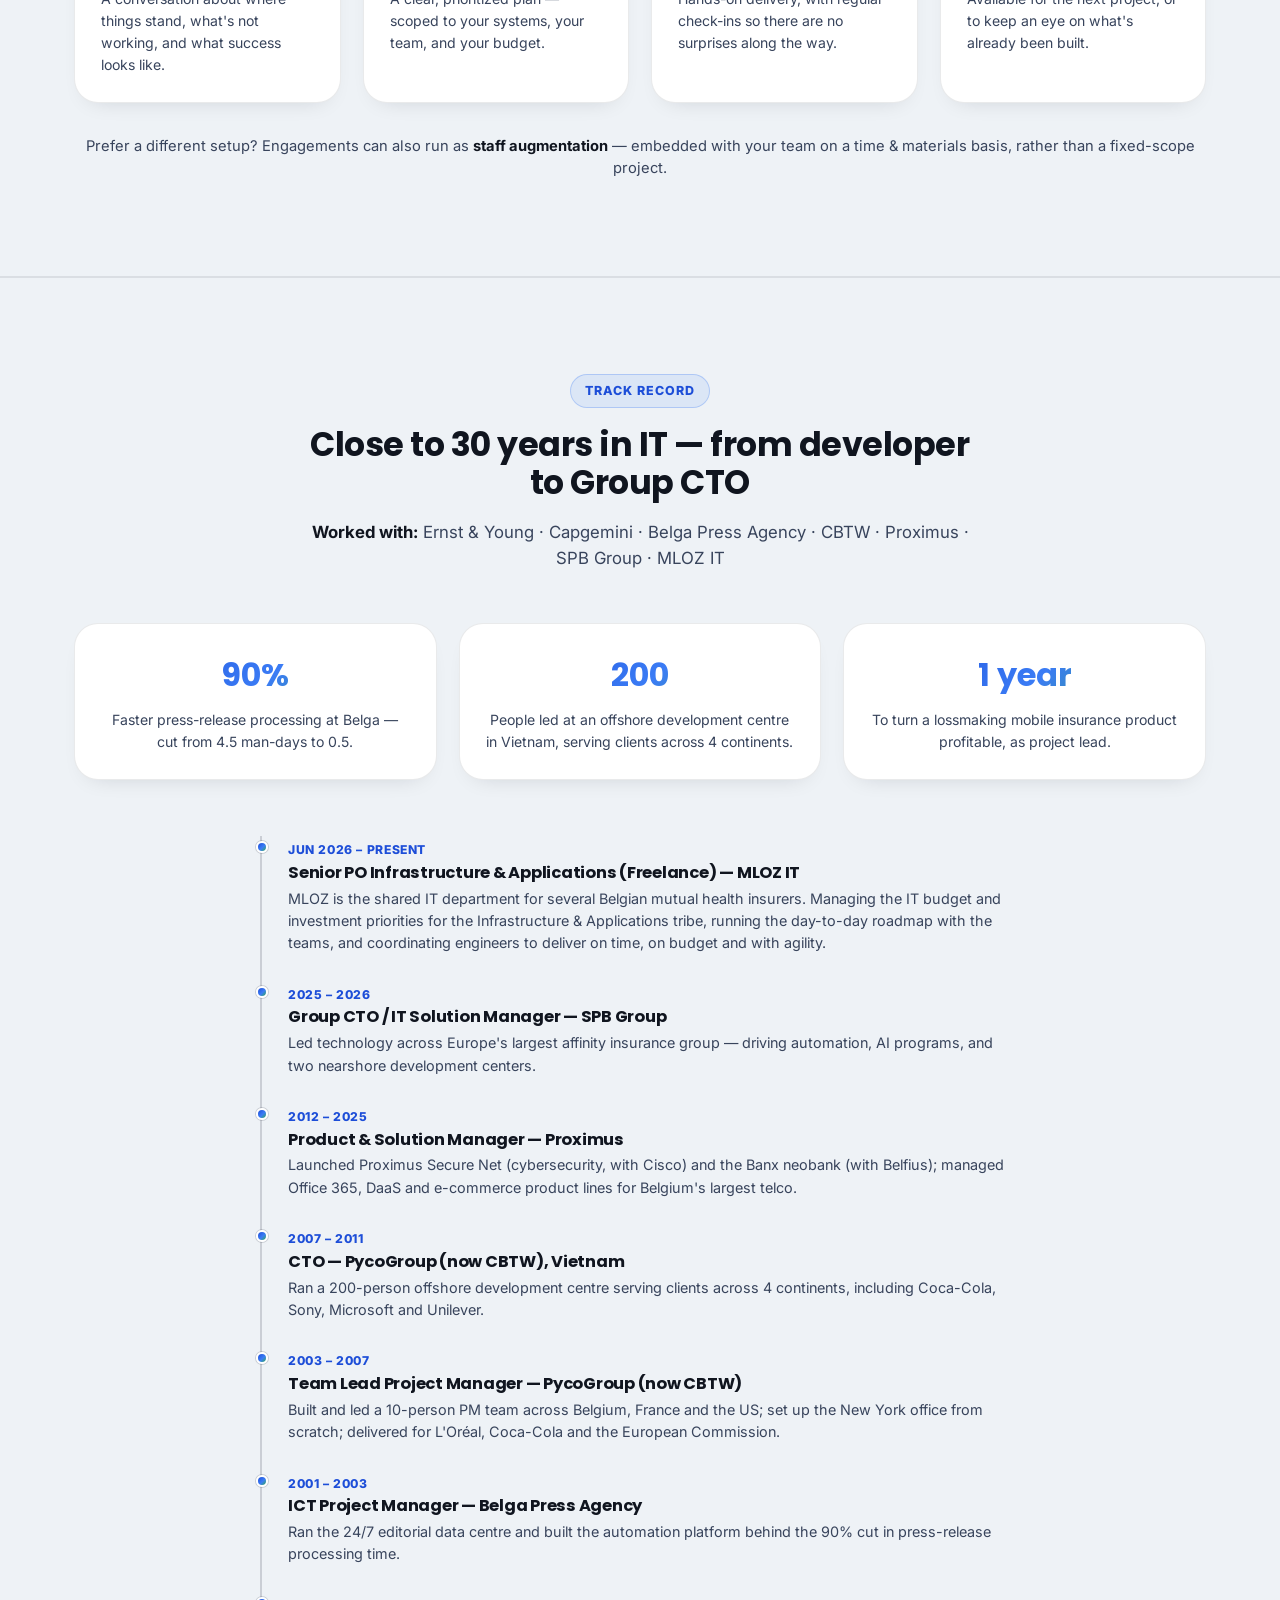
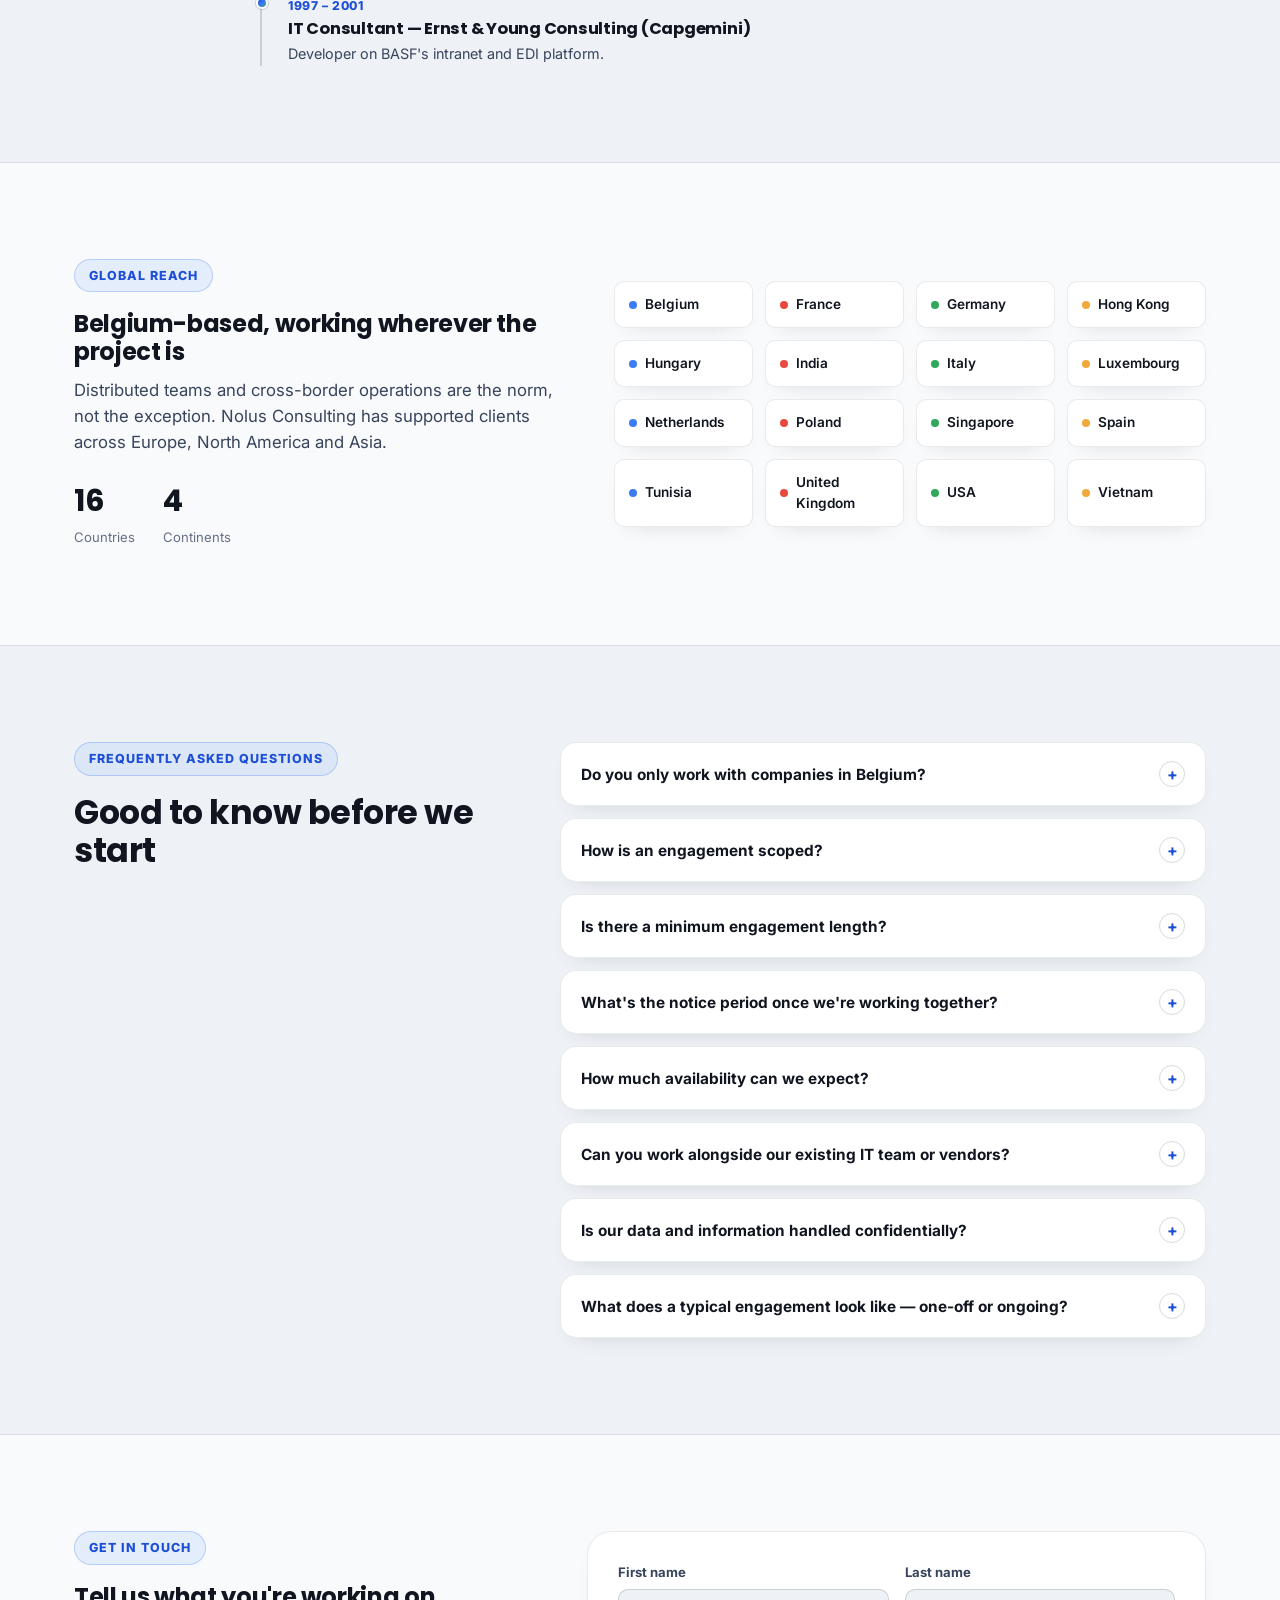
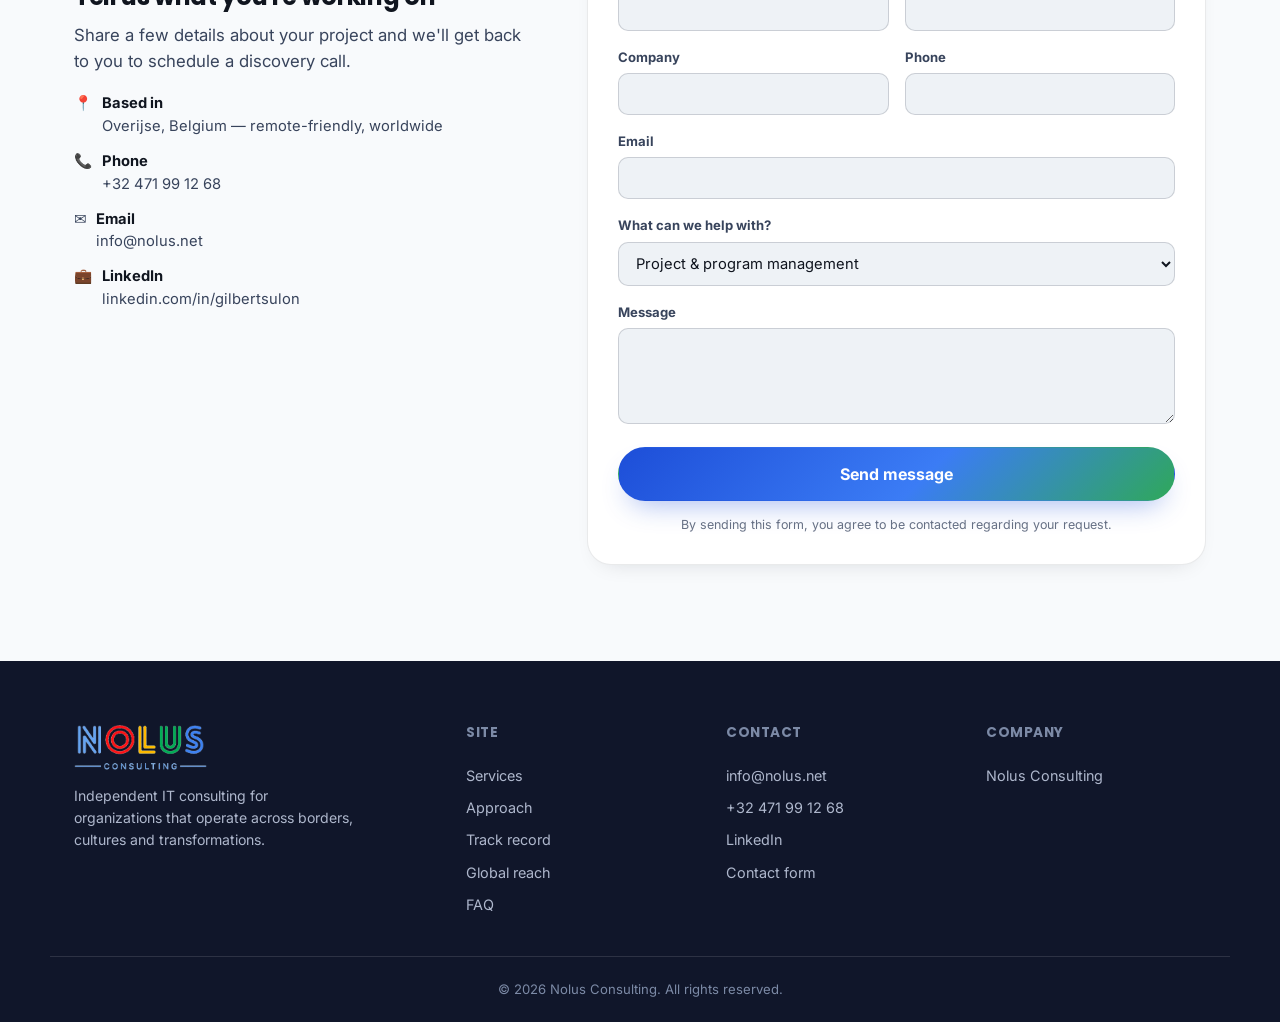
==== commit 1b2496e8: "Add current MLOZ IT freelance role, close out SPB Group's dates" ====
--- a/index.html
+++ b/index.html
@@ -290,9 +290,14 @@
 
       <ol class="timeline">
         <li>
-          <span class="timeline-date">2025 – Present</span>
+          <span class="timeline-date">Jun 2026 – Present</span>
+          <h3>Senior PO Infrastructure &amp; Applications (Freelance) — MLOZ IT</h3>
+          <p>MLOZ is the shared IT department for several Belgian mutual health insurers. Managing the IT budget and investment priorities for the Infrastructure &amp; Applications tribe, running the day-to-day roadmap with the teams, and coordinating engineers to deliver on time, on budget and with agility.</p>
+        </li>
+        <li>
+          <span class="timeline-date">2025 – 2026</span>
           <h3>Group CTO / IT Solution Manager — SPB Group</h3>
-          <p>Leading technology across Europe's largest affinity insurance group — driving automation, AI programs, and two nearshore development centers.</p>
+          <p>Led technology across Europe's largest affinity insurance group — driving automation, AI programs, and two nearshore development centers.</p>
         </li>
         <li>
           <span class="timeline-date">2012 – 2025</span>
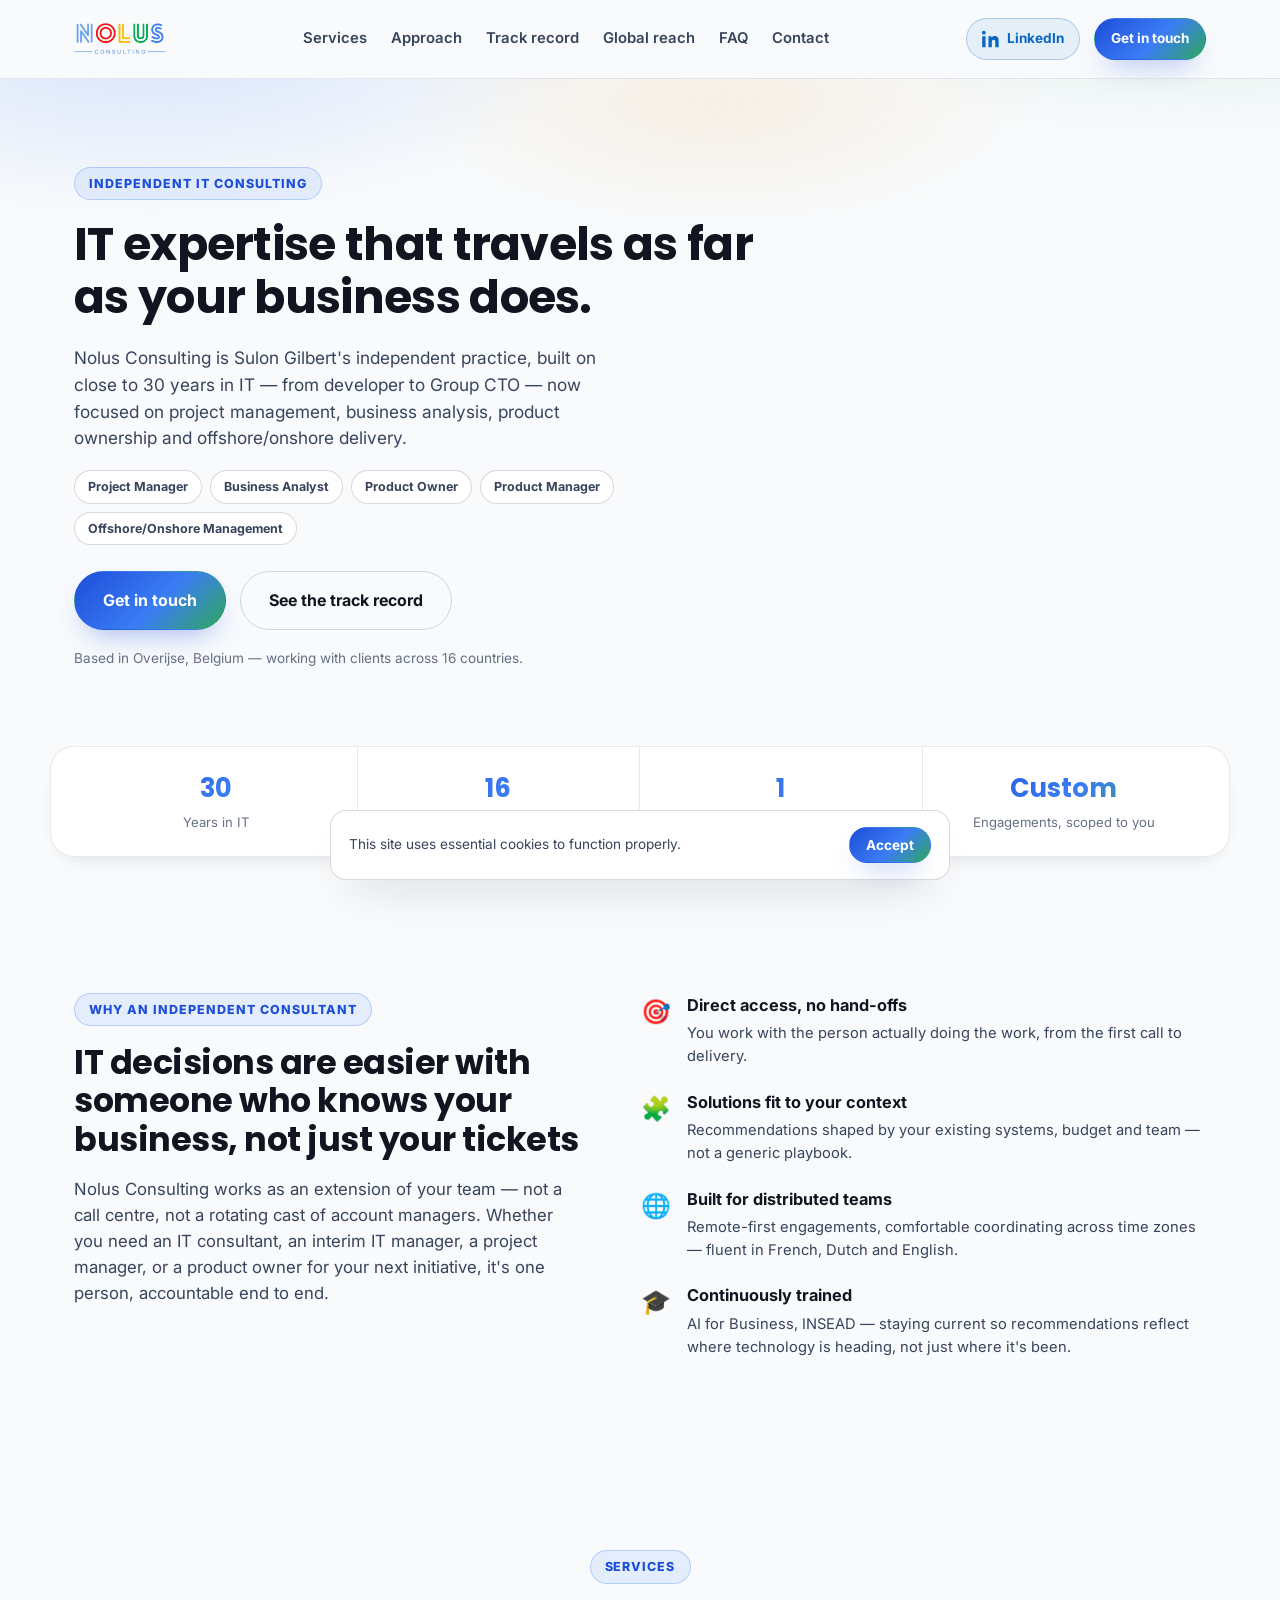
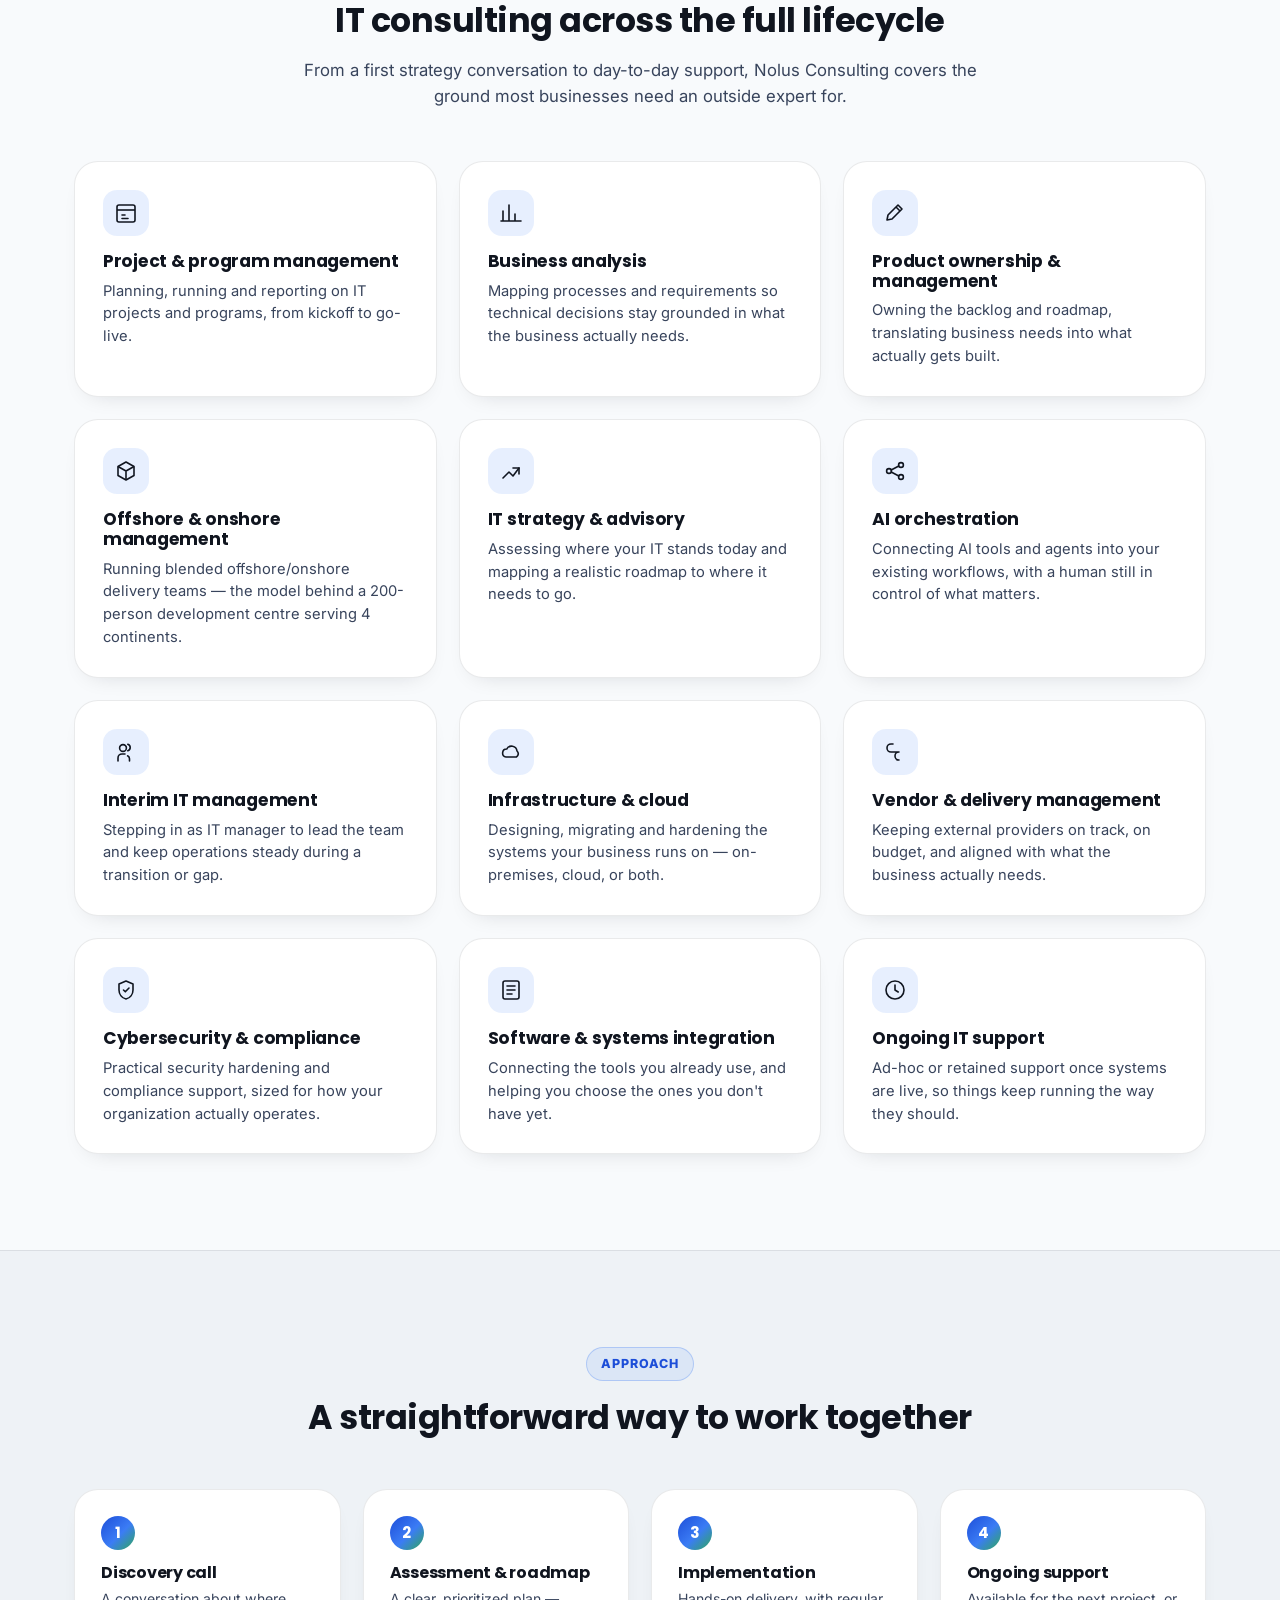
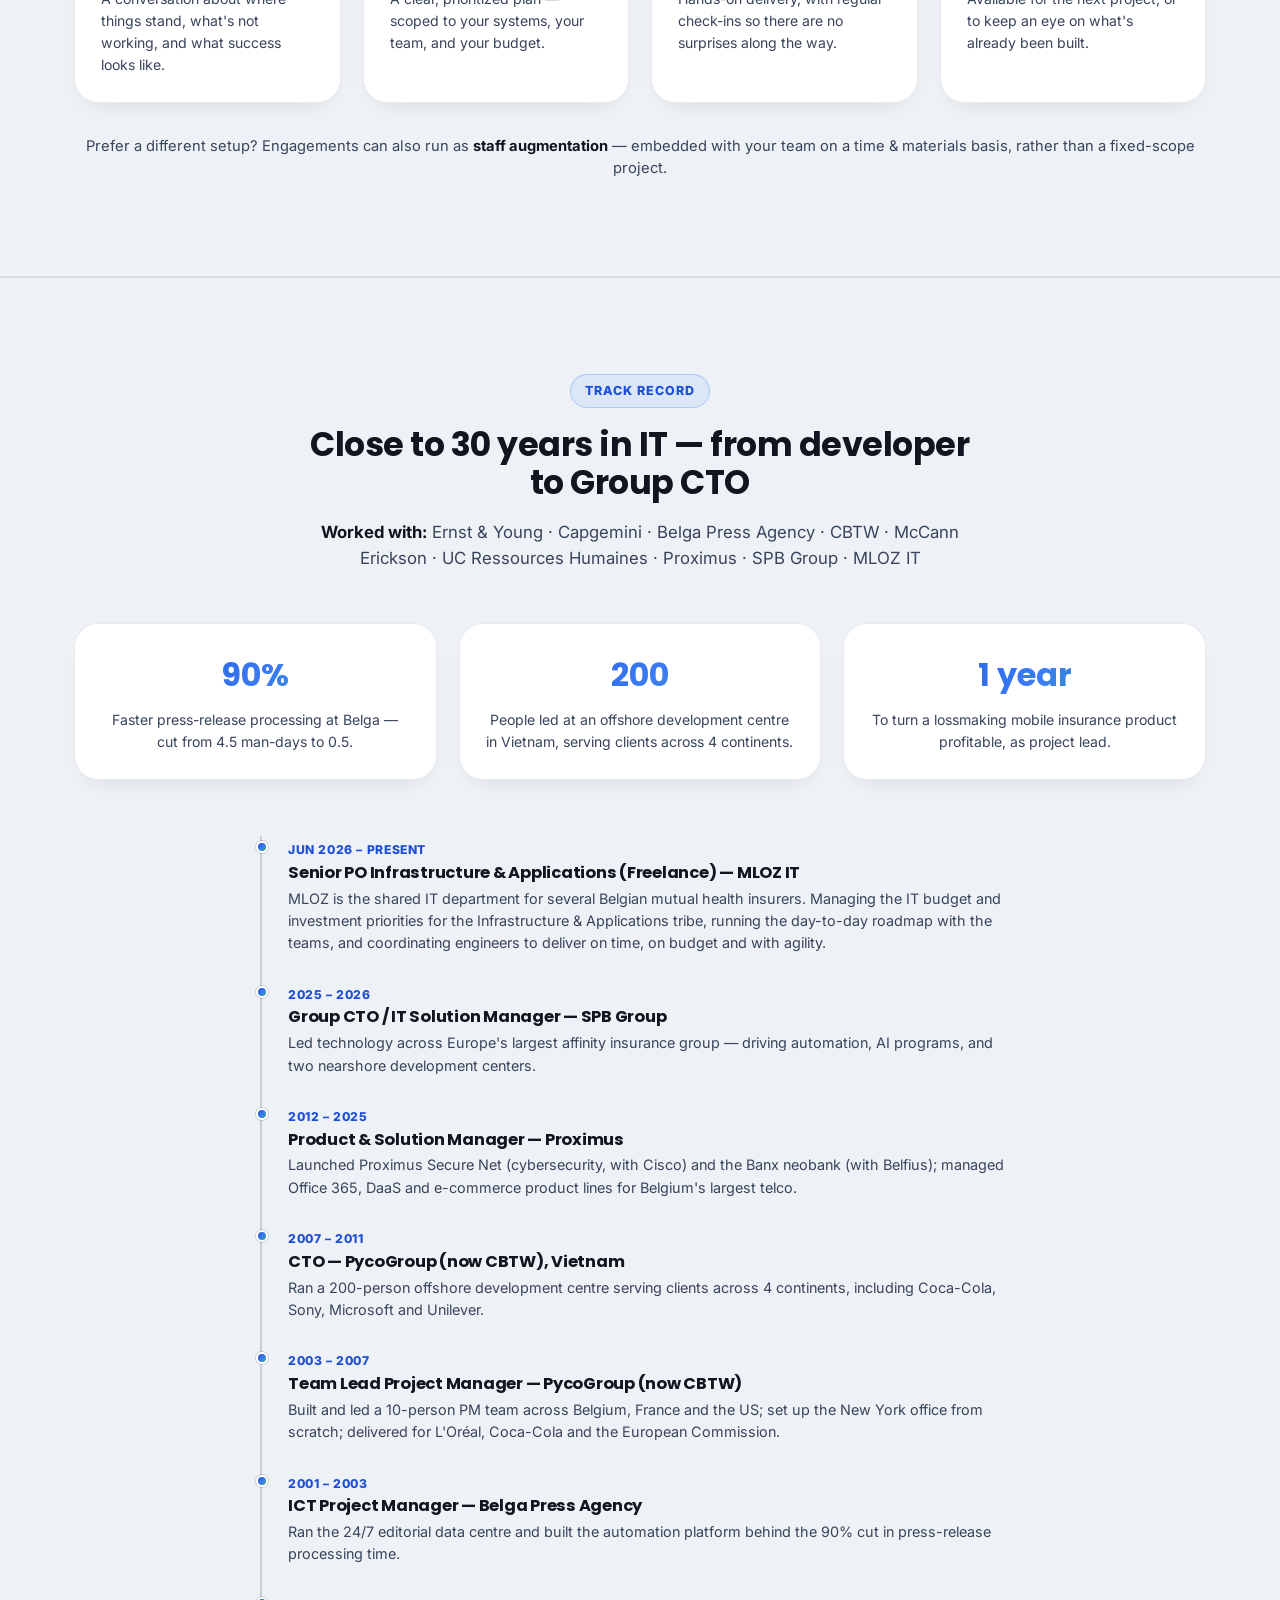
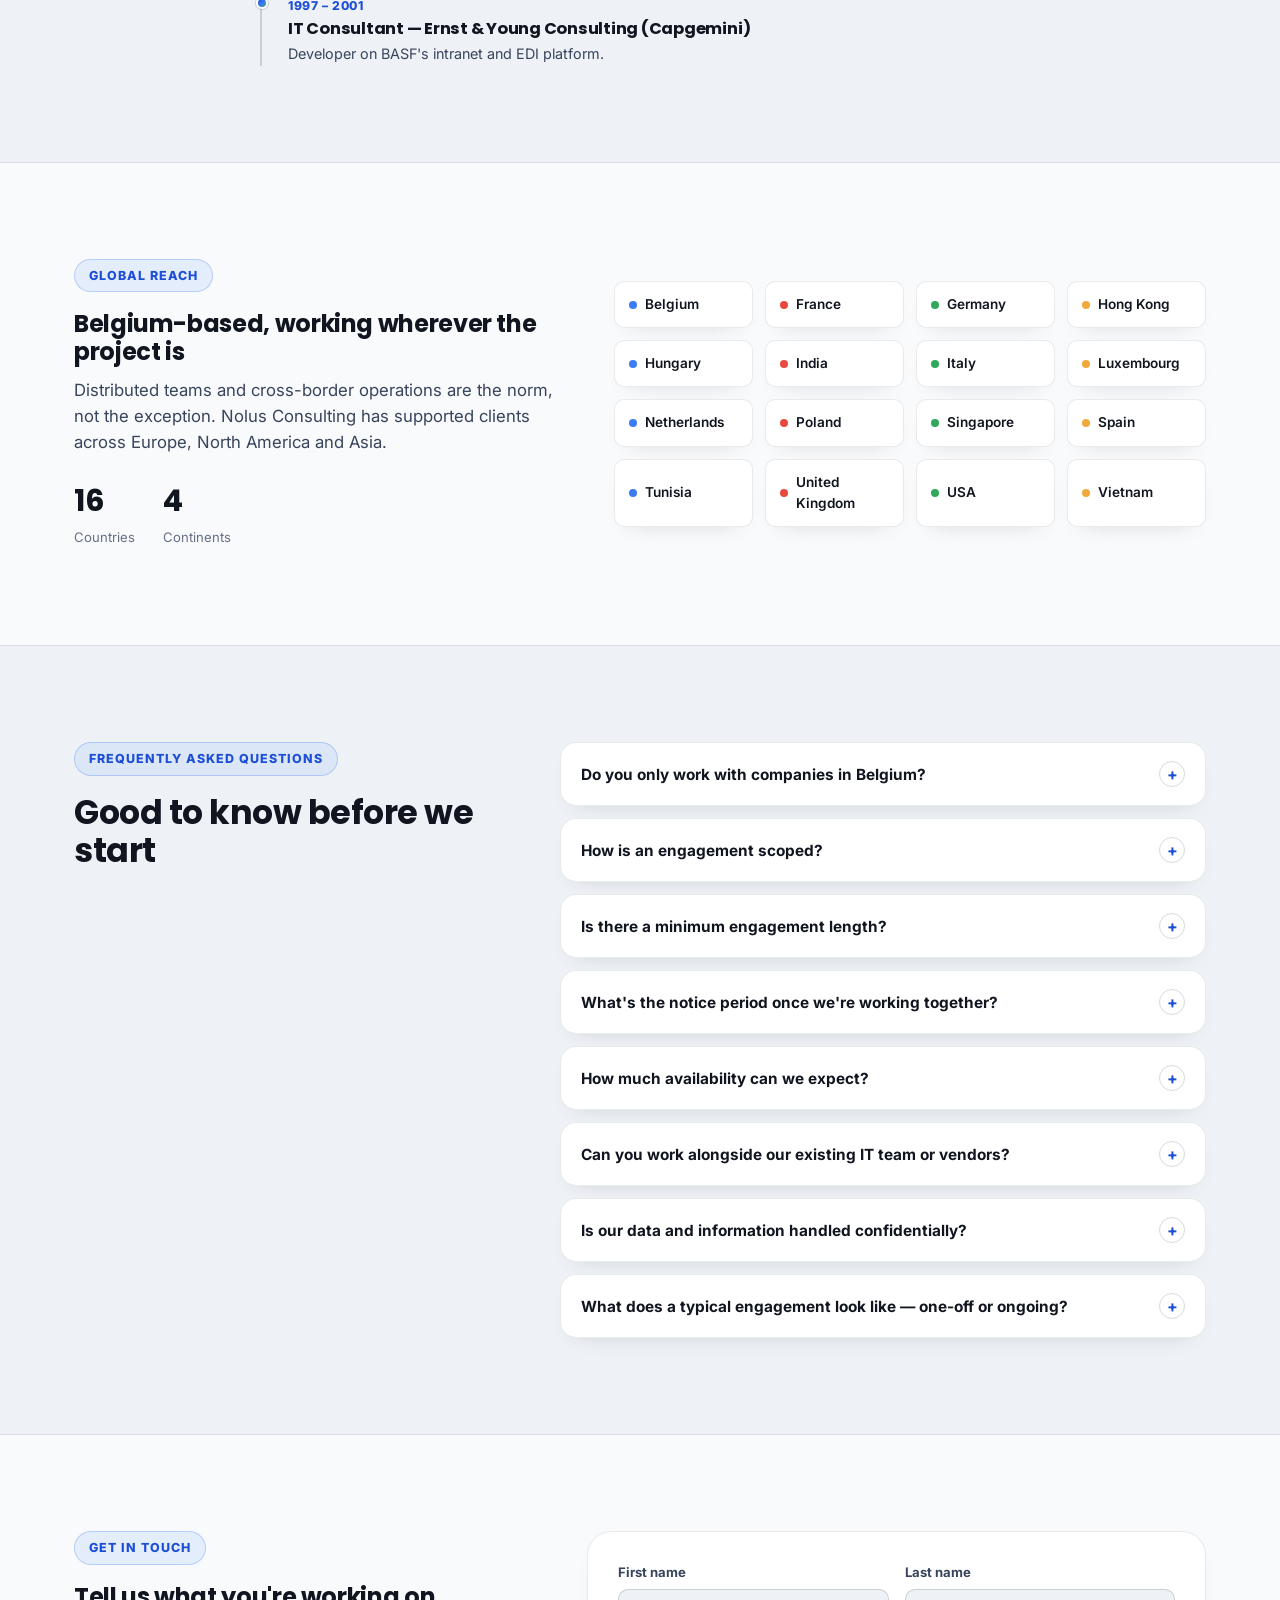
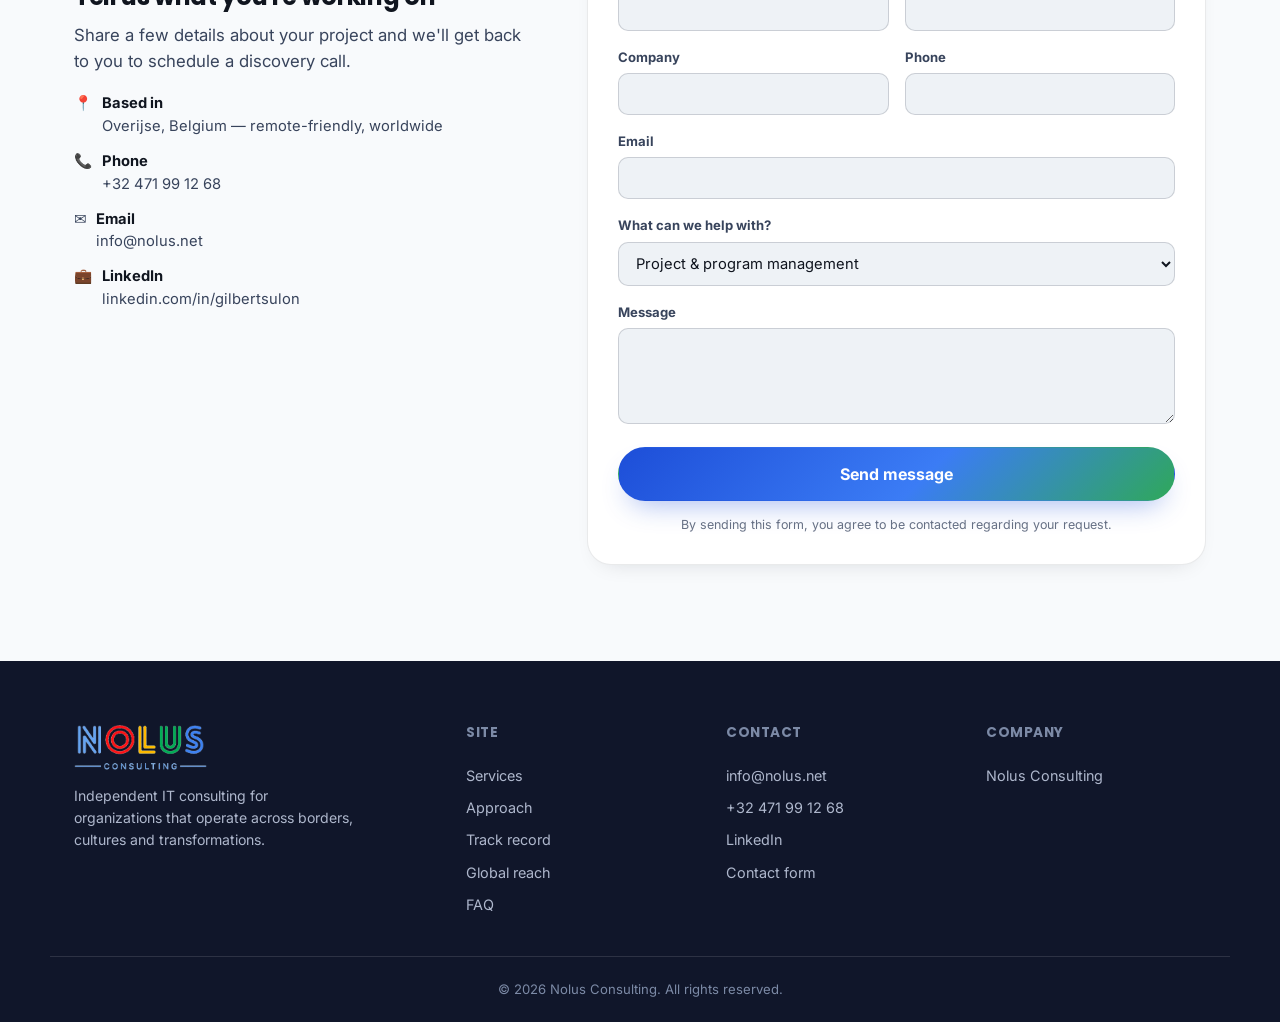
==== commit 3f57ef2c: "Add McCann Erickson and UC Ressources Humaines to the worked-with strip" ====
--- a/index.html
+++ b/index.html
@@ -270,7 +270,7 @@
       <div class="section-head">
         <p class="eyebrow">Track record</p>
         <h2>Close to 30 years in IT — from developer to Group CTO</h2>
-        <p class="section-lead trust-strip"><strong>Worked with:</strong> Ernst &amp; Young · Capgemini · Belga Press Agency · CBTW · Proximus · SPB Group · MLOZ IT</p>
+        <p class="section-lead trust-strip"><strong>Worked with:</strong> Ernst &amp; Young · Capgemini · Belga Press Agency · CBTW · McCann Erickson · UC Ressources Humaines · Proximus · SPB Group · MLOZ IT</p>
       </div>
 
       <div class="highlights-grid">
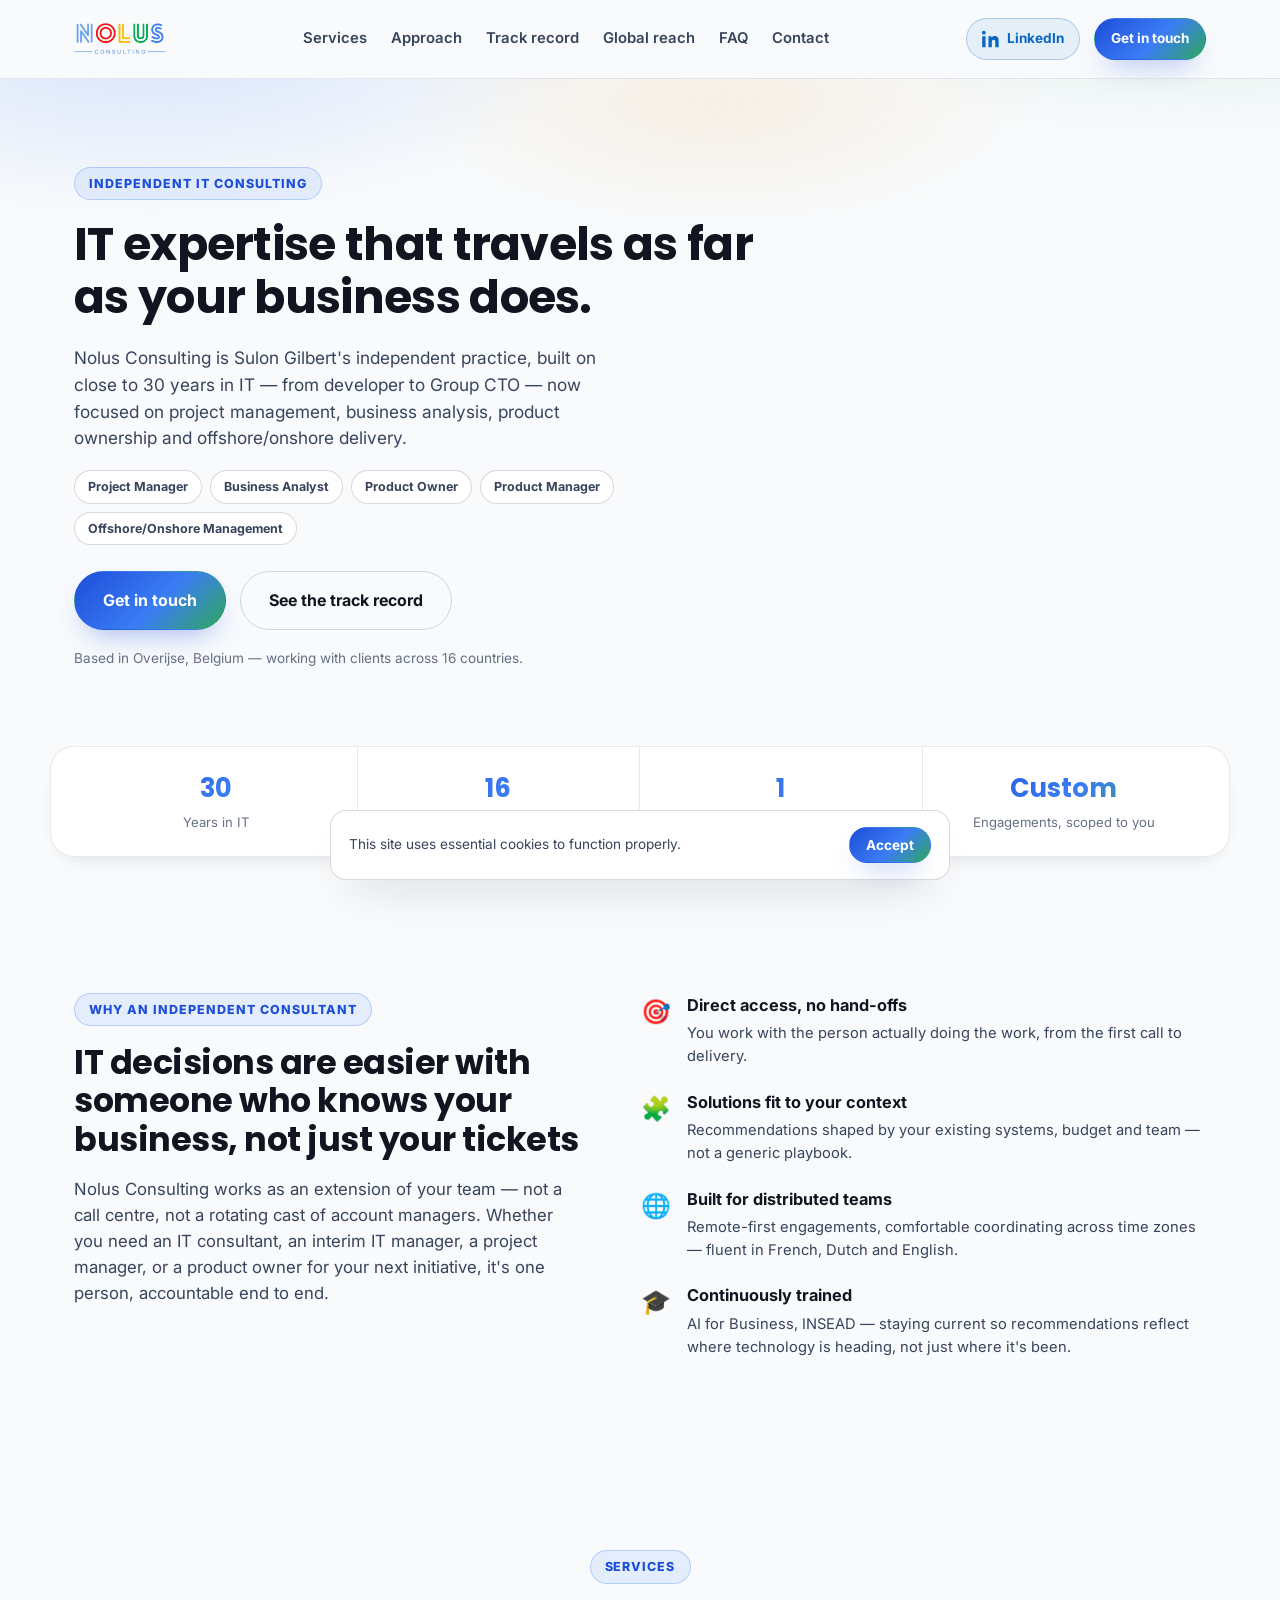
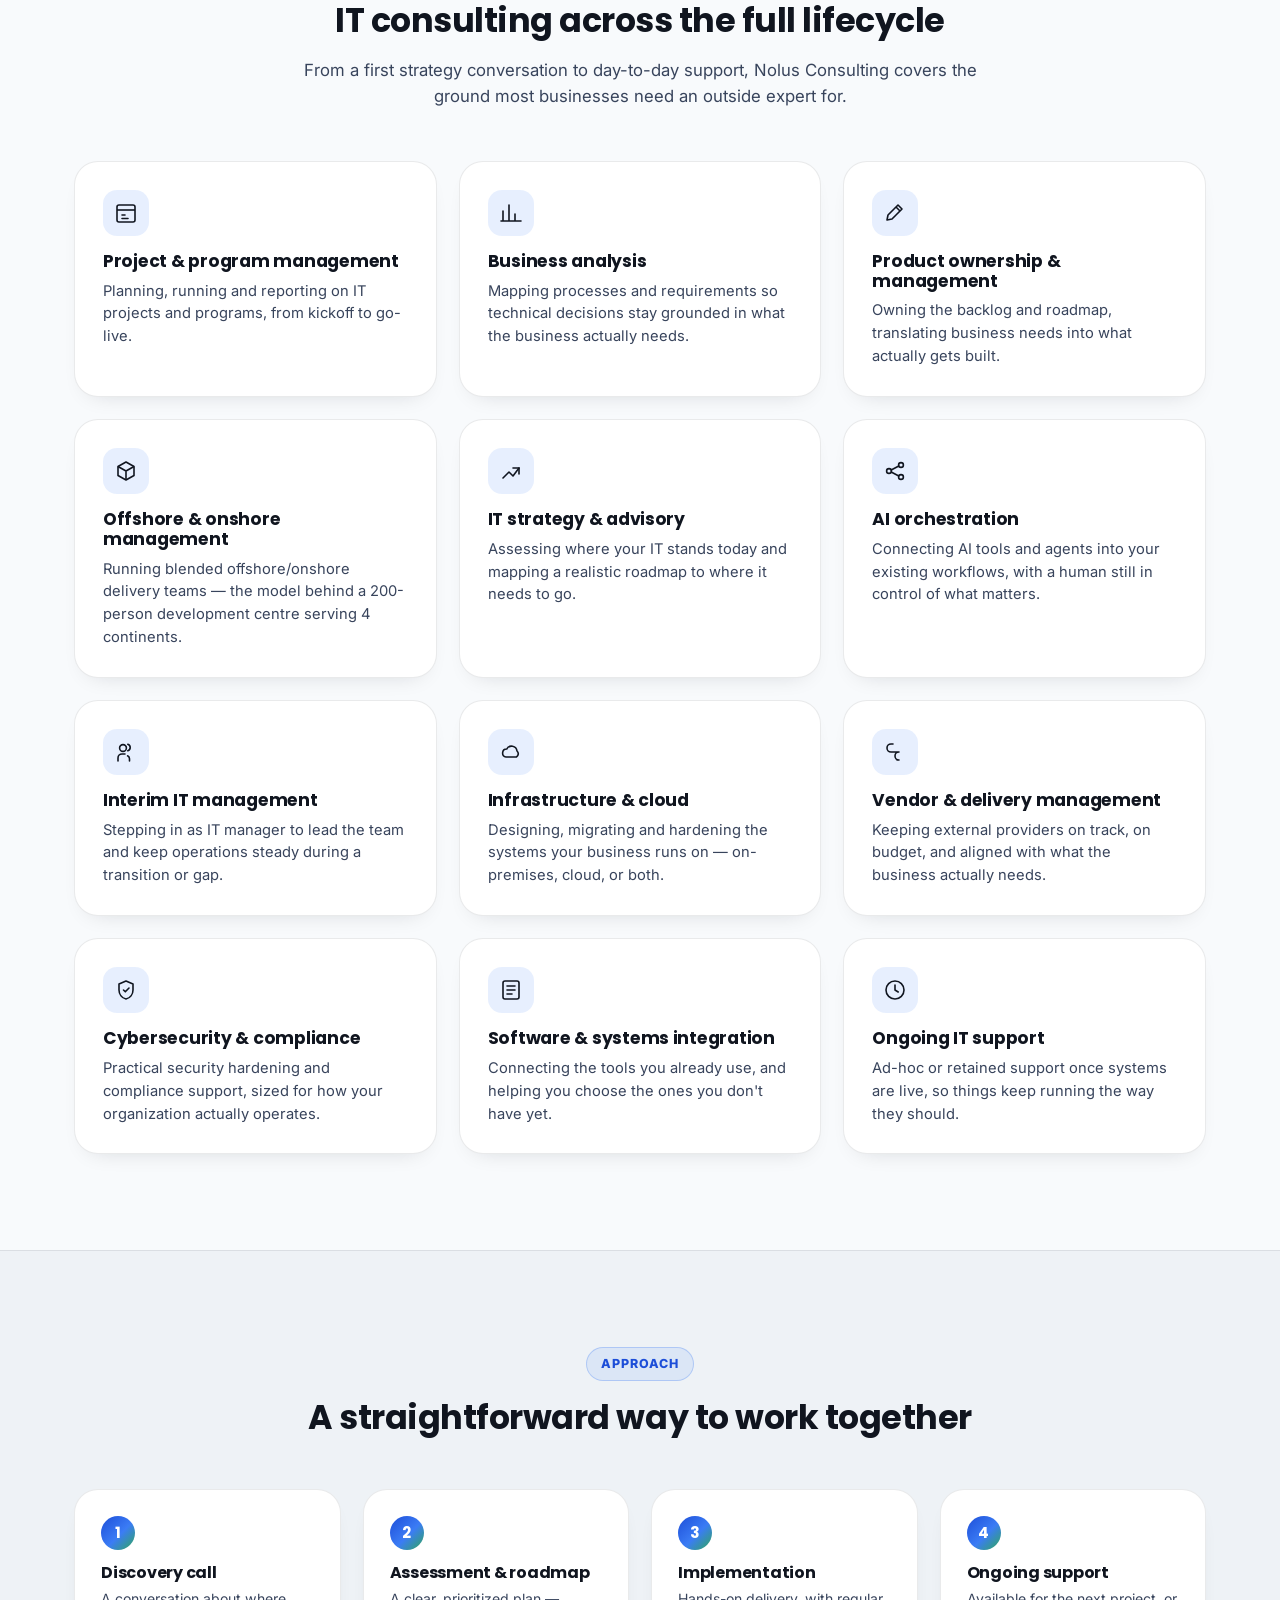
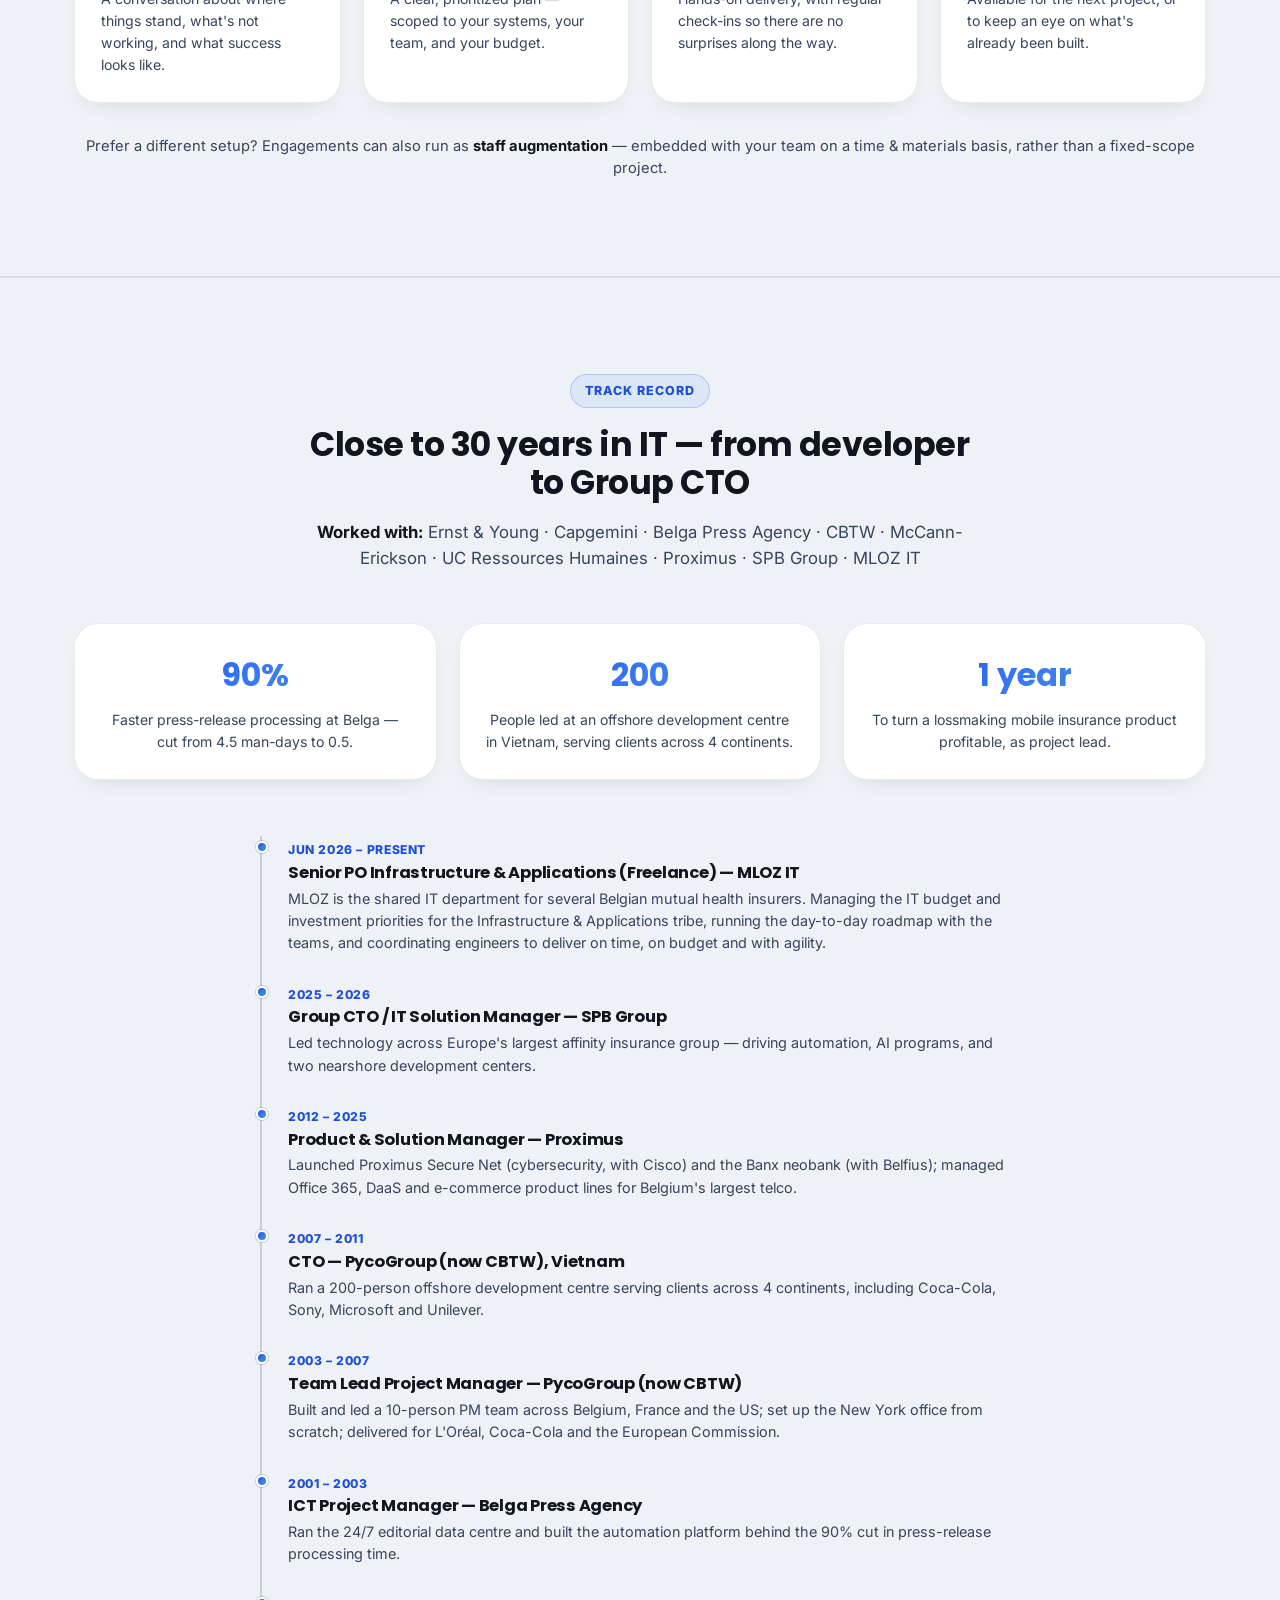
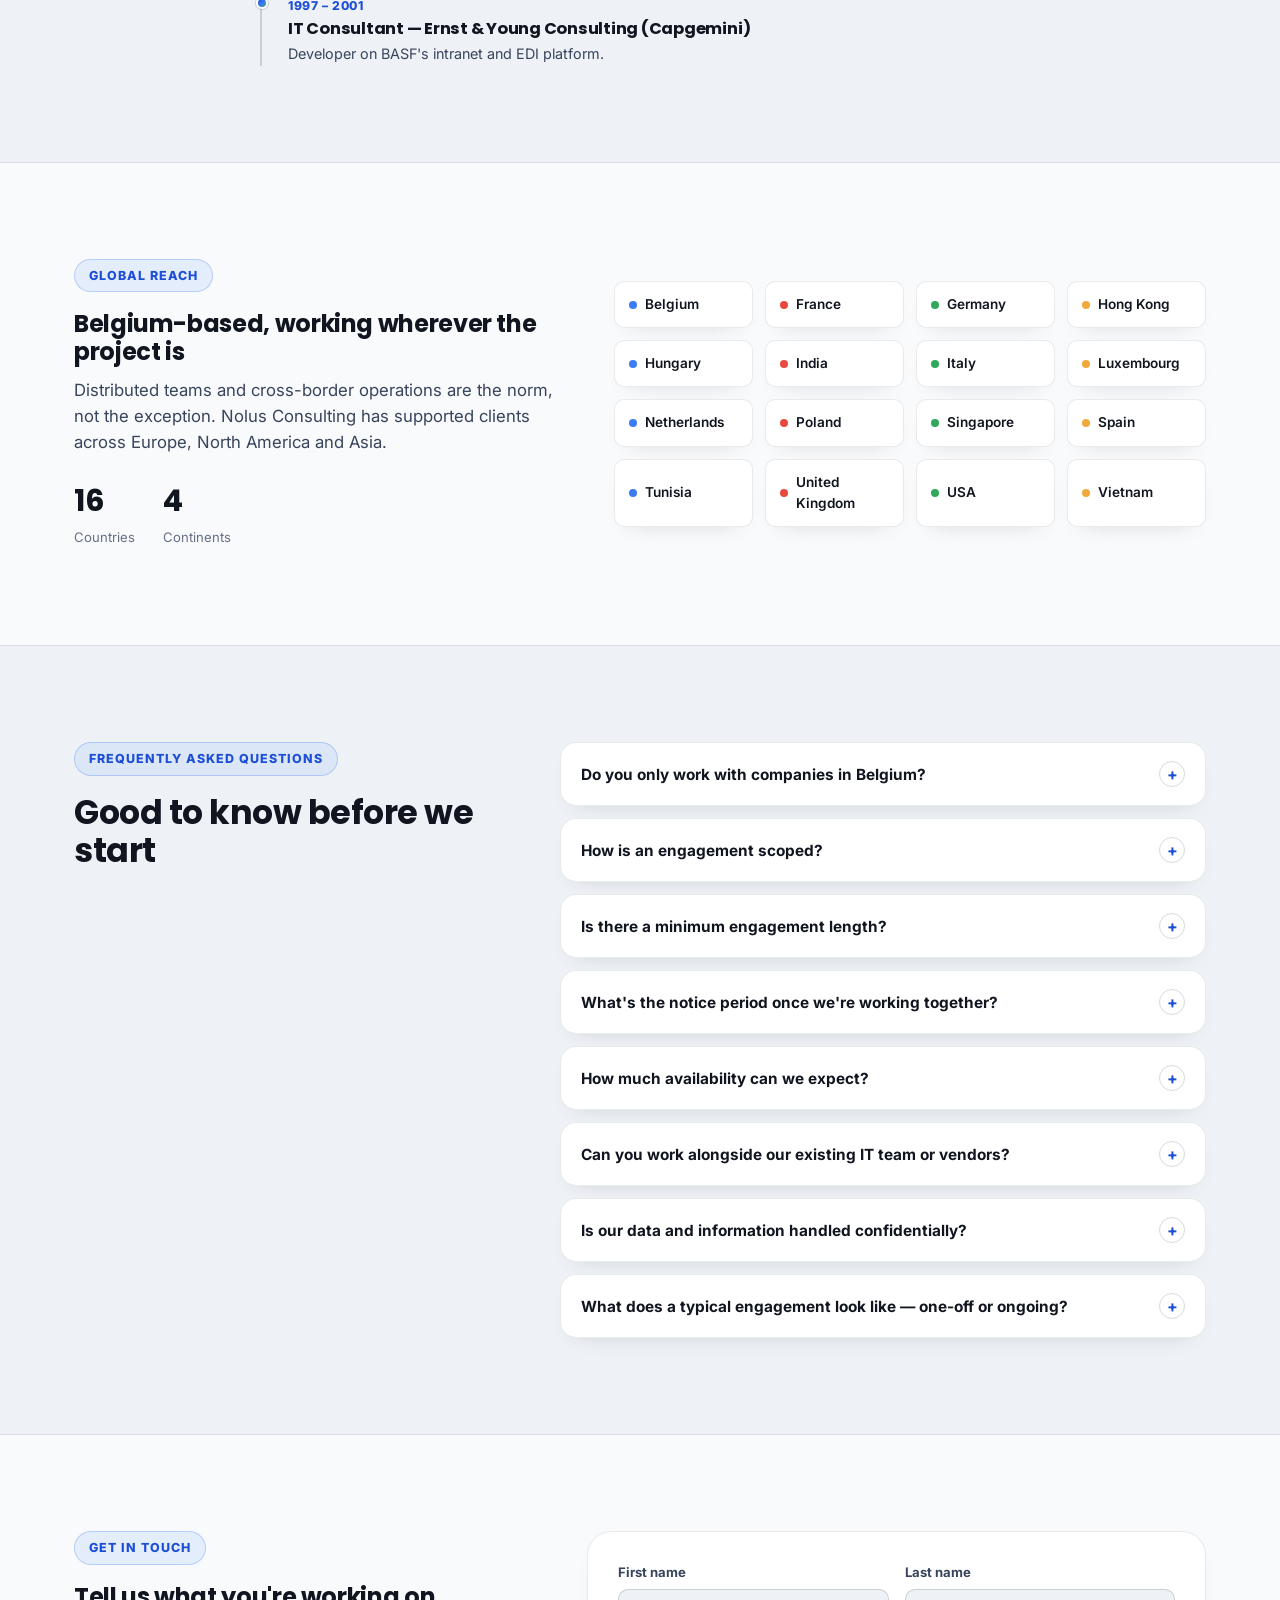
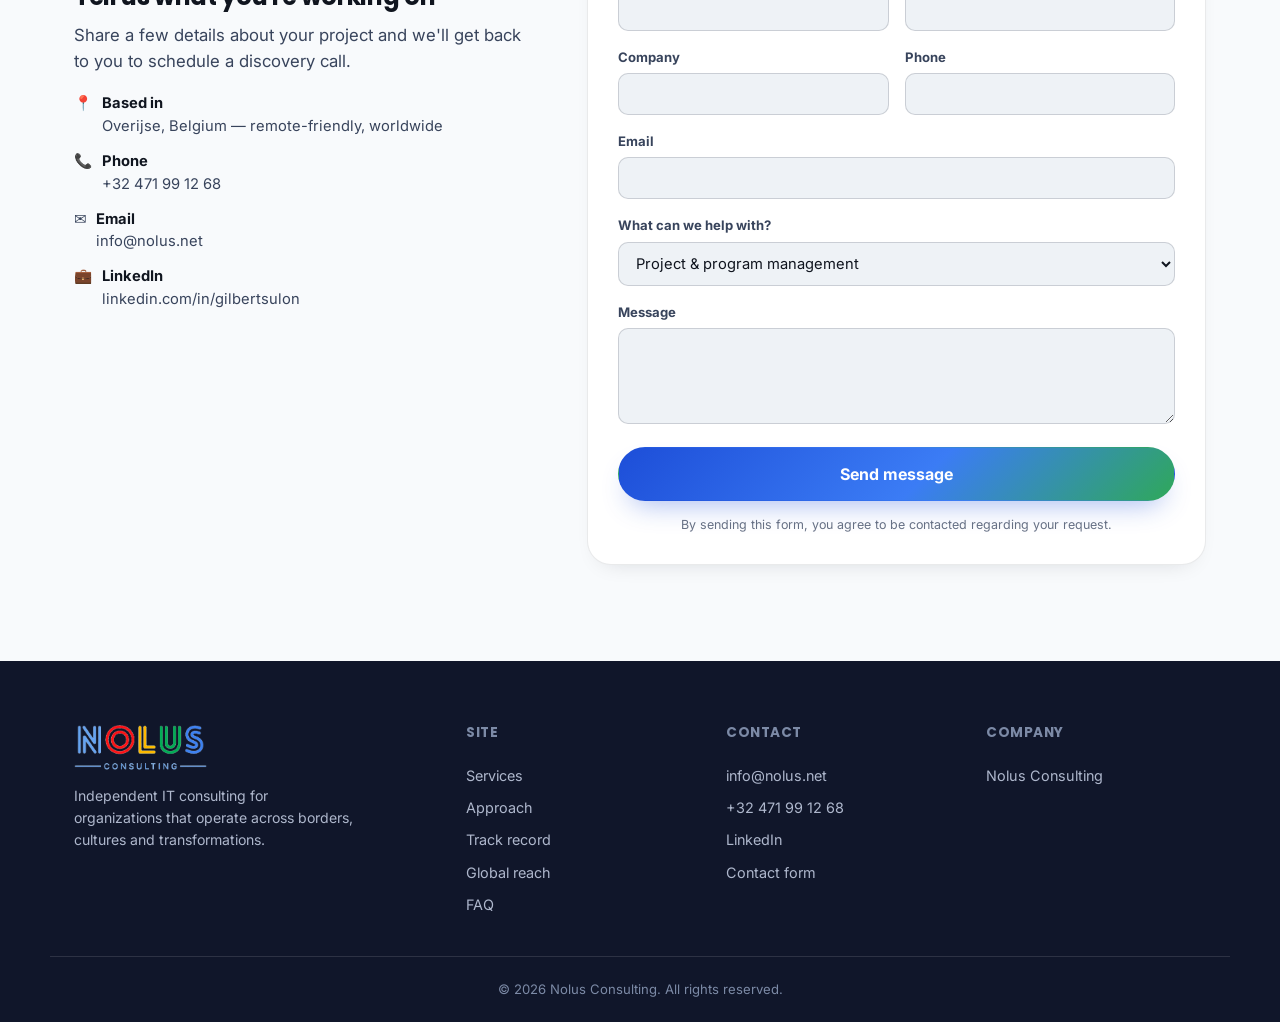
==== commit 90224be5: "Fix McCann-Erickson spelling" ====
--- a/index.html
+++ b/index.html
@@ -270,7 +270,7 @@
       <div class="section-head">
         <p class="eyebrow">Track record</p>
         <h2>Close to 30 years in IT — from developer to Group CTO</h2>
-        <p class="section-lead trust-strip"><strong>Worked with:</strong> Ernst &amp; Young · Capgemini · Belga Press Agency · CBTW · McCann Erickson · UC Ressources Humaines · Proximus · SPB Group · MLOZ IT</p>
+        <p class="section-lead trust-strip"><strong>Worked with:</strong> Ernst &amp; Young · Capgemini · Belga Press Agency · CBTW · McCann-Erickson · UC Ressources Humaines · Proximus · SPB Group · MLOZ IT</p>
       </div>
 
       <div class="highlights-grid">
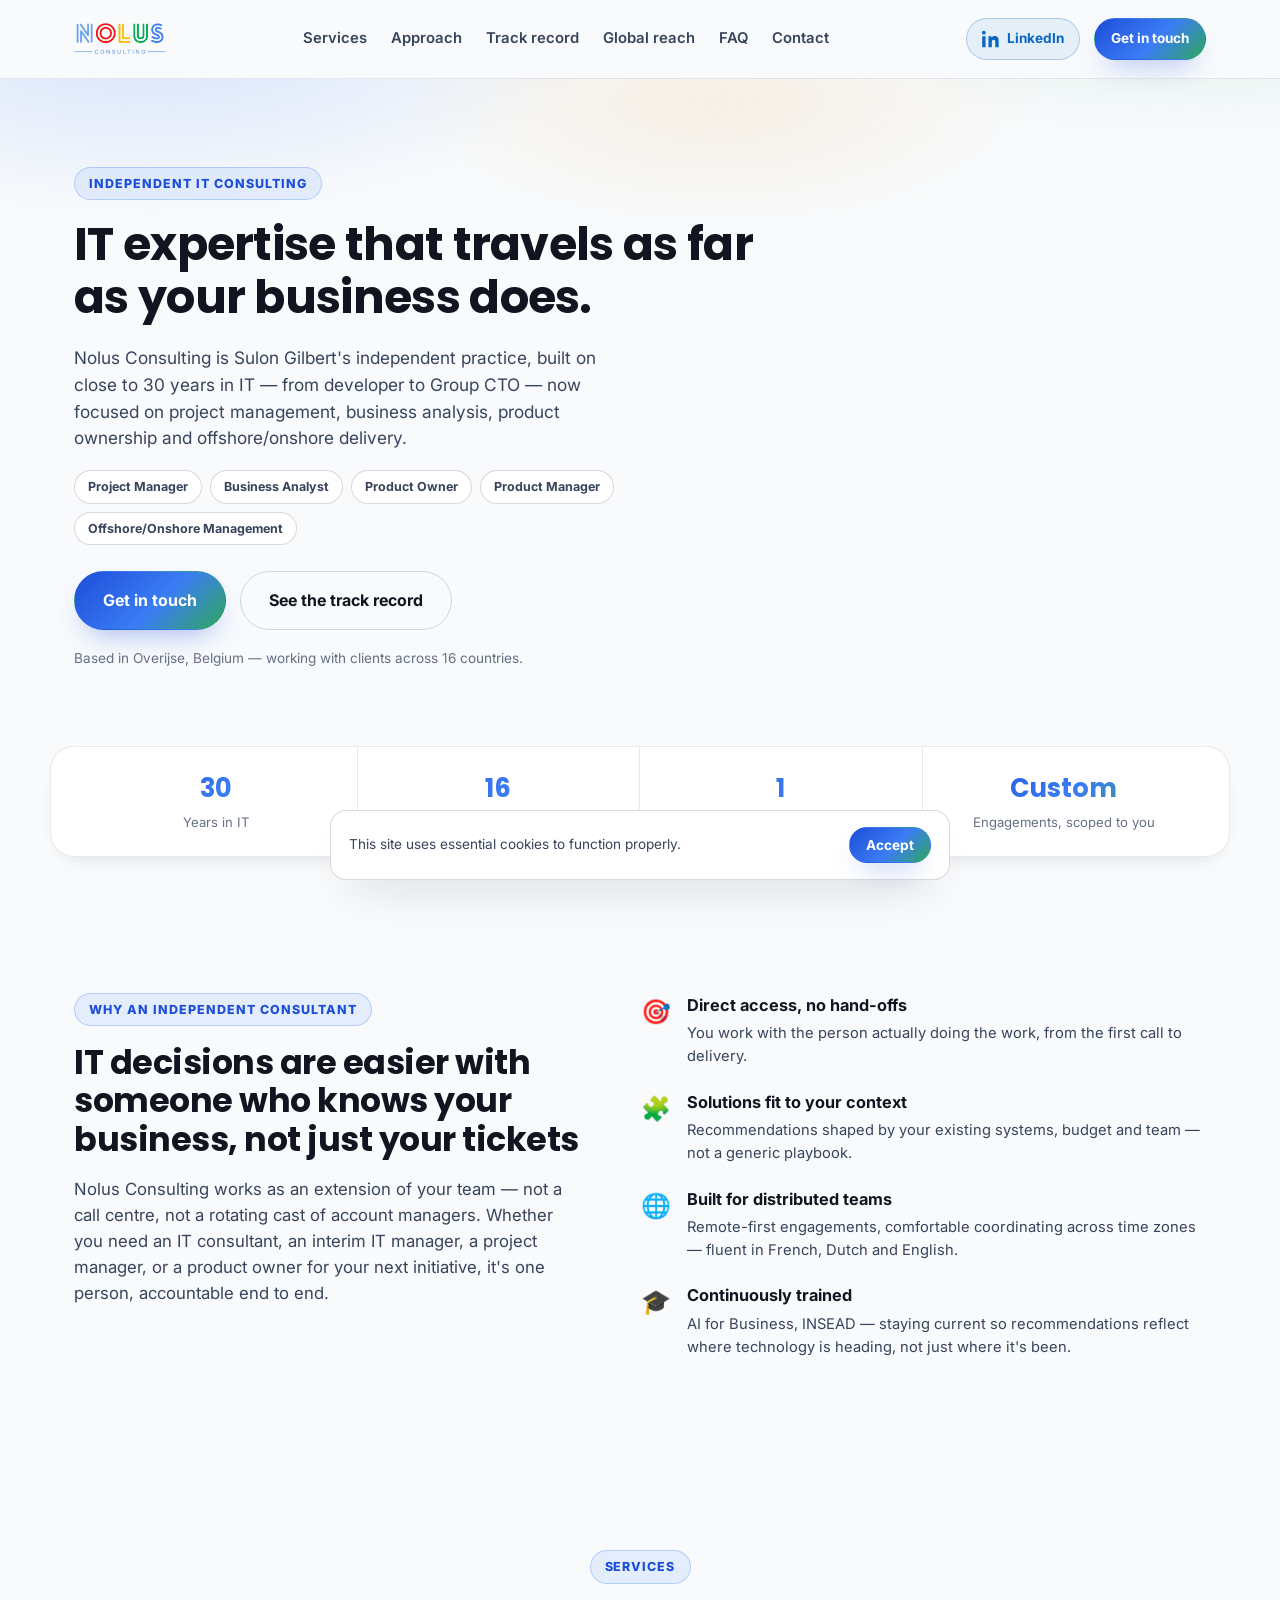
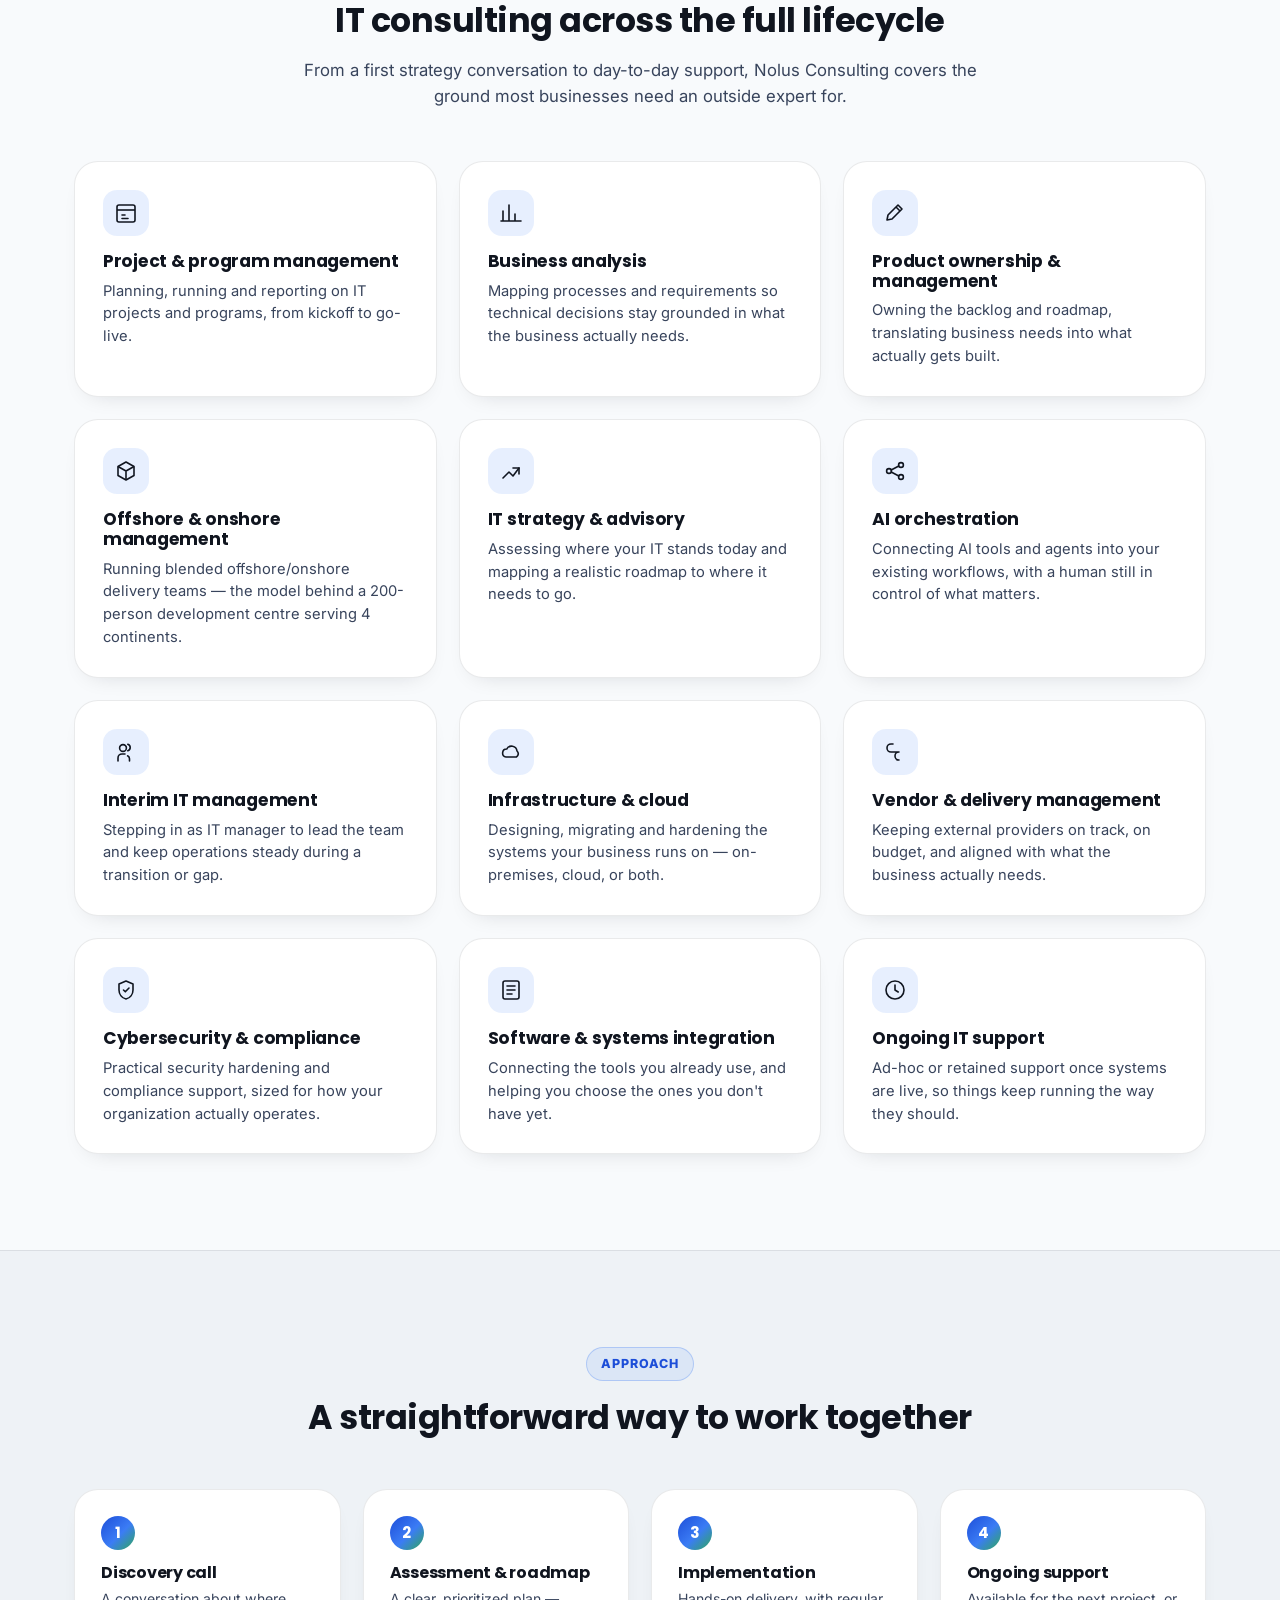
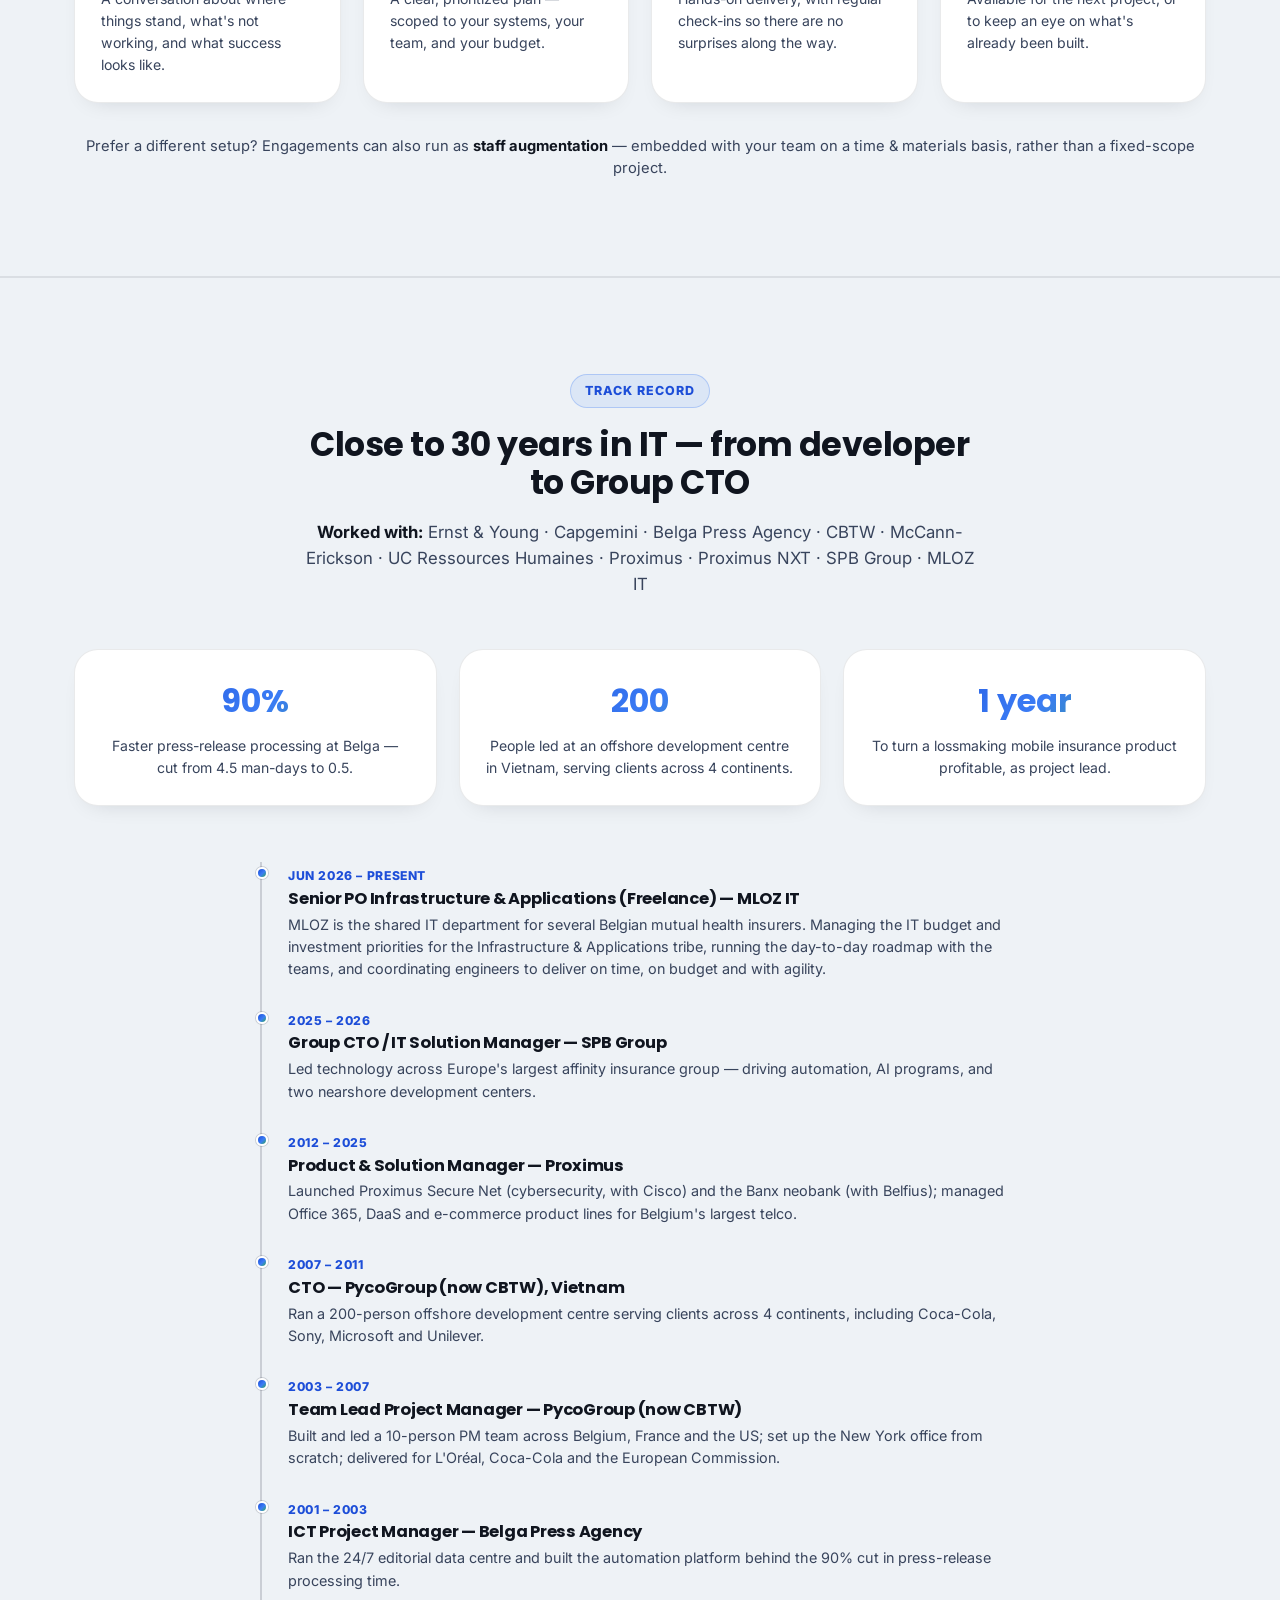
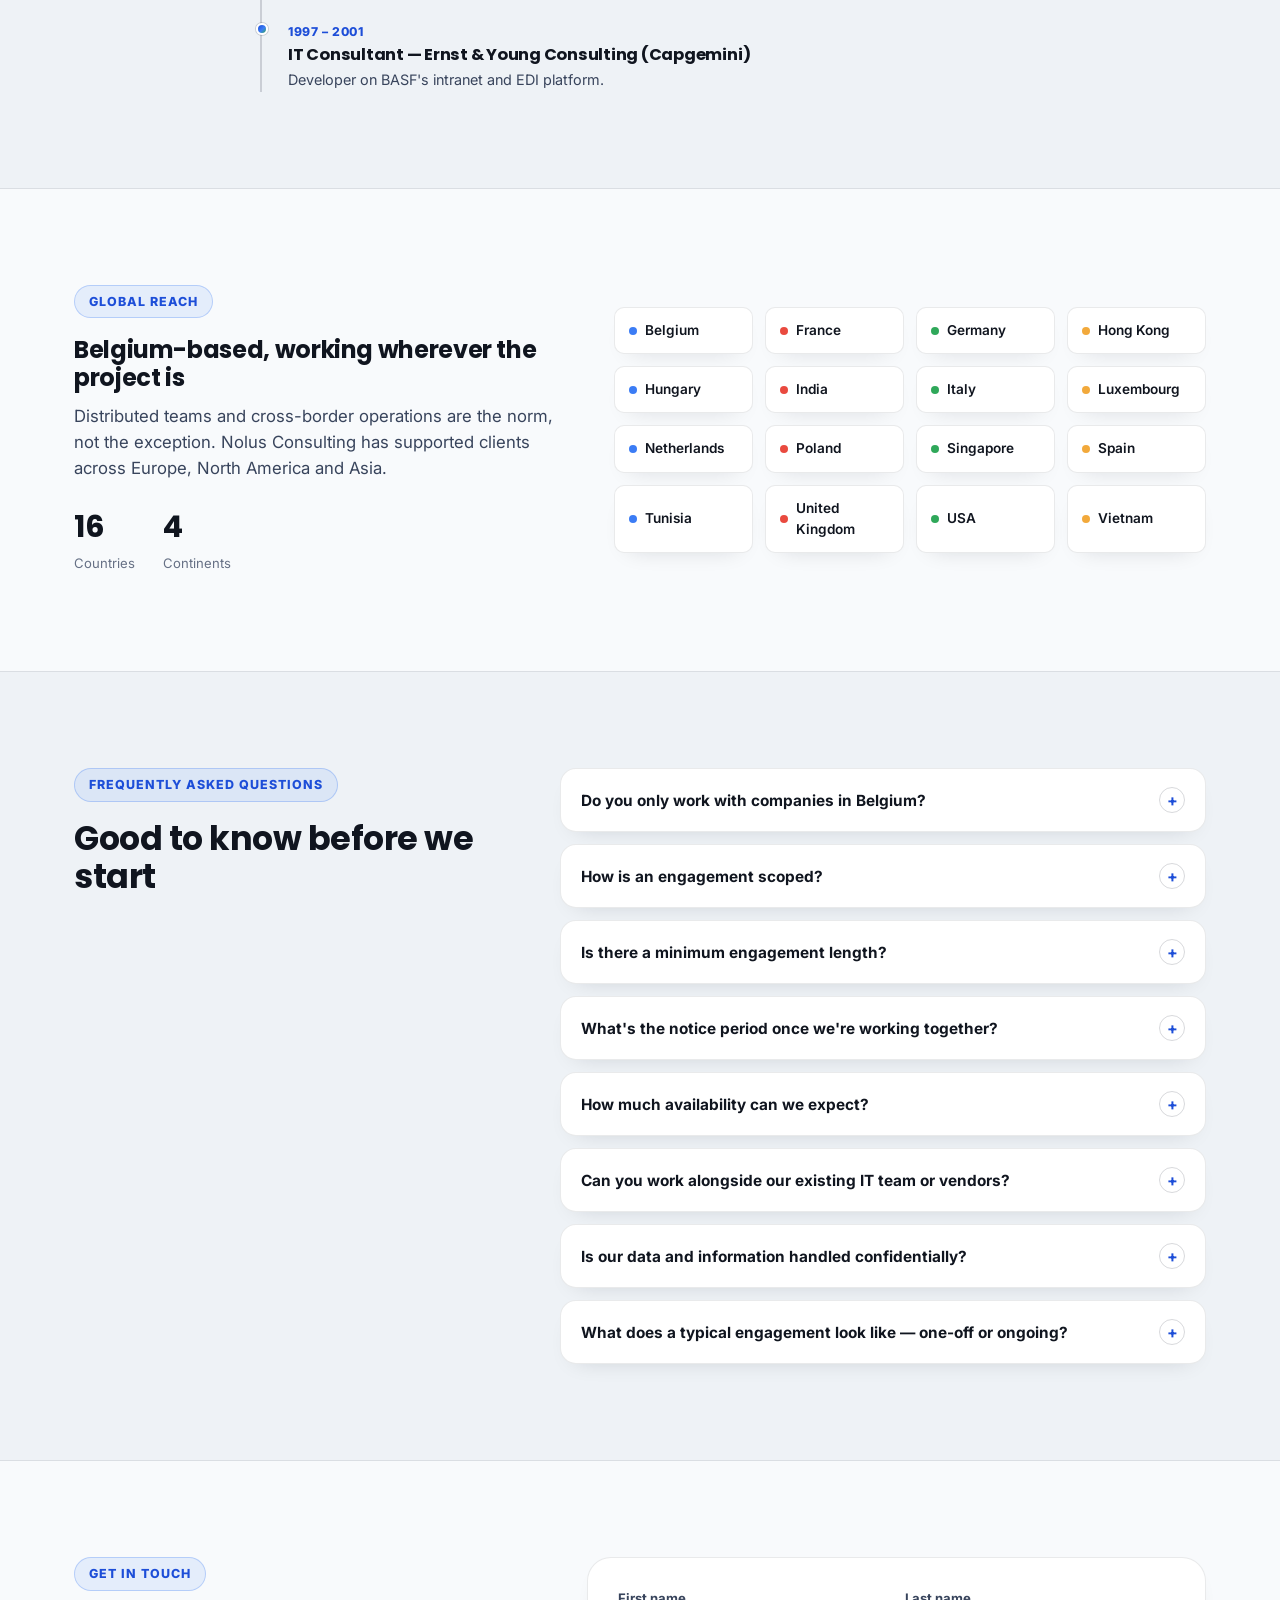
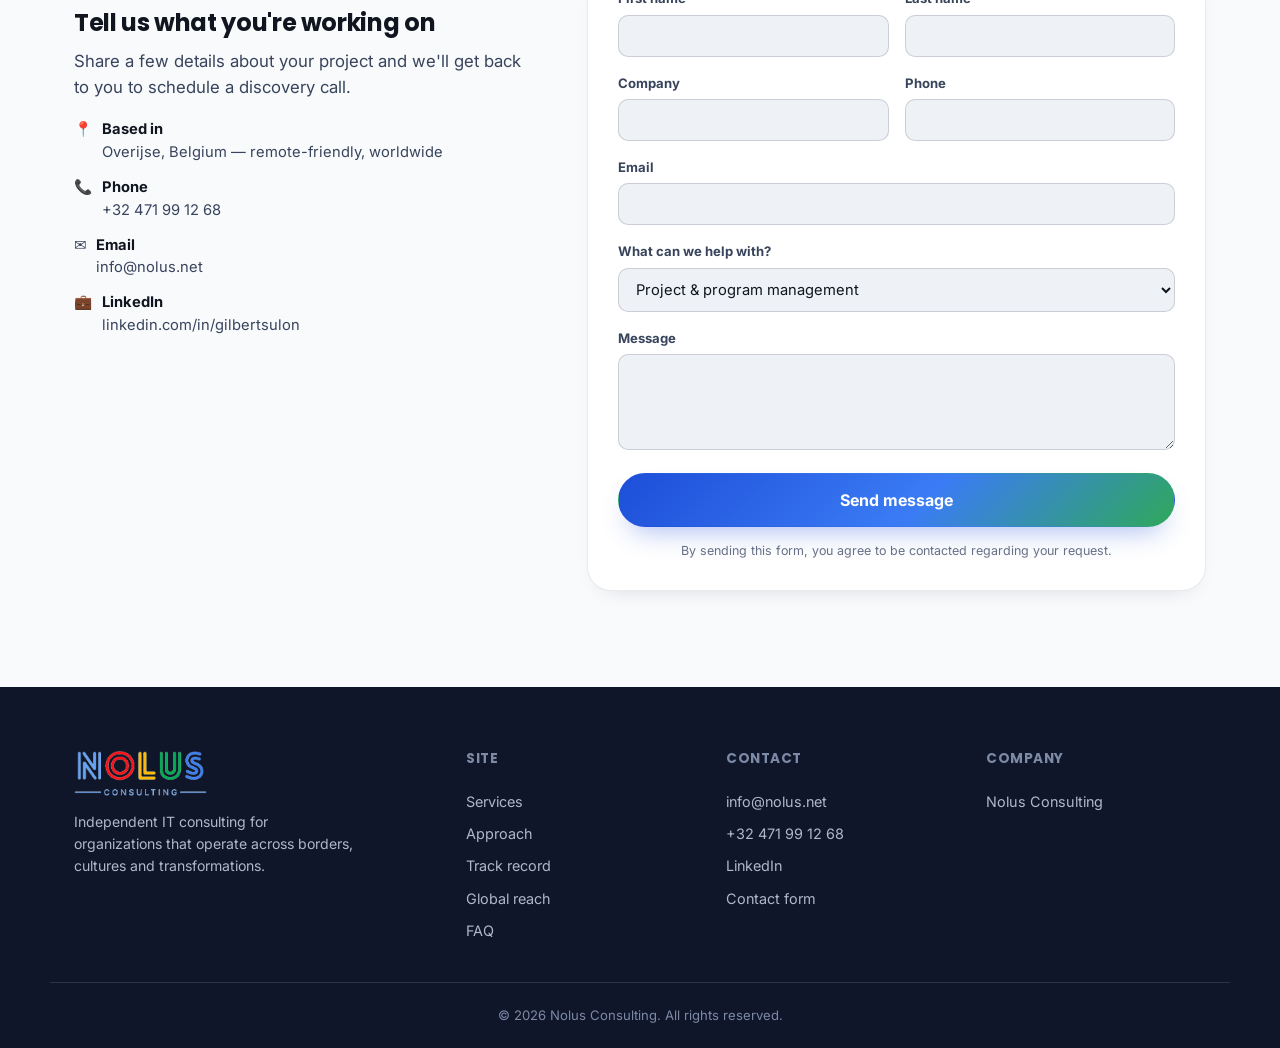
==== commit c5e1a3e4: "Use the real logo's N as favicon, add Proximus NXT to worked-with Crop the "N" straight out of the a" ====
--- a/index.html
+++ b/index.html
@@ -6,7 +6,7 @@
 <meta name="viewport" content="width=device-width, initial-scale=1">
 <title>Nolus Consulting — IT Consulting, Project &amp; Product Management</title>
 <meta name="description" content="Nolus Consulting is Sulon Gilbert's independent practice, based in Overijse, Belgium — IT consulting, IT management, project management and product ownership for organizations across 16 countries.">
-<link rel="icon" href="data:image/svg+xml,<svg xmlns=%22http://www.w3.org/2000/svg%22 viewBox=%220 0 40 40%22><rect x=%224%22 y=%224%22 width=%2214%22 height=%2214%22 rx=%224%22 fill=%22%233B7CF5%22/><rect x=%2222%22 y=%224%22 width=%2214%22 height=%2214%22 rx=%224%22 fill=%22%23E94A3F%22/><rect x=%224%22 y=%2222%22 width=%2214%22 height=%2214%22 rx=%224%22 fill=%22%23F2A93B%22/><rect x=%2222%22 y=%2222%22 width=%2214%22 height=%2214%22 rx=%224%22 fill=%22%232FA85A%22/></svg>">
+<link rel="icon" type="image/png" href="assets/img/favicon-n.png">
 <link rel="preconnect" href="https://fonts.googleapis.com">
 <link rel="preconnect" href="https://fonts.gstatic.com" crossorigin>
 <link href="https://fonts.googleapis.com/css2?family=Poppins:wght@500;600;700&family=Inter:wght@400;500;600;700&display=swap" rel="stylesheet">
@@ -270,7 +270,7 @@
       <div class="section-head">
         <p class="eyebrow">Track record</p>
         <h2>Close to 30 years in IT — from developer to Group CTO</h2>
-        <p class="section-lead trust-strip"><strong>Worked with:</strong> Ernst &amp; Young · Capgemini · Belga Press Agency · CBTW · McCann-Erickson · UC Ressources Humaines · Proximus · SPB Group · MLOZ IT</p>
+        <p class="section-lead trust-strip"><strong>Worked with:</strong> Ernst &amp; Young · Capgemini · Belga Press Agency · CBTW · McCann-Erickson · UC Ressources Humaines · Proximus · Proximus NXT · SPB Group · MLOZ IT</p>
       </div>
 
       <div class="highlights-grid">
